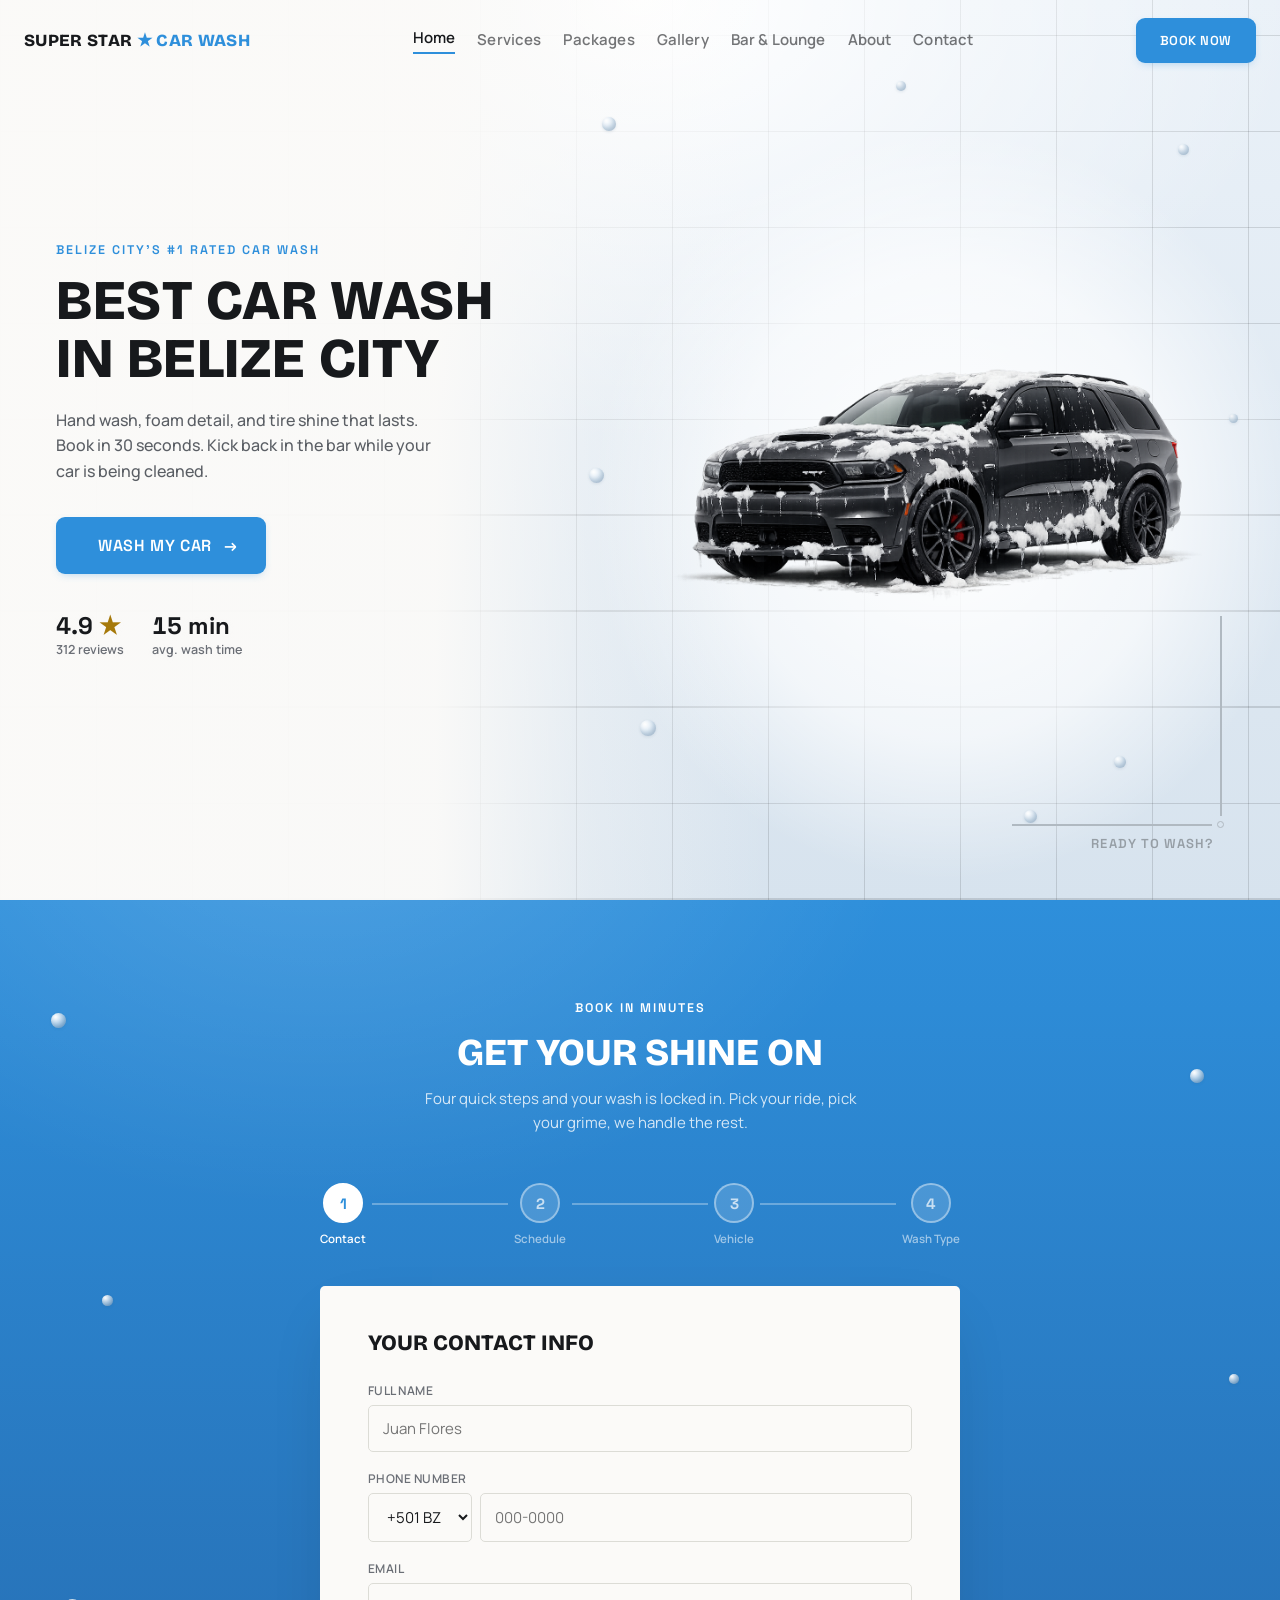
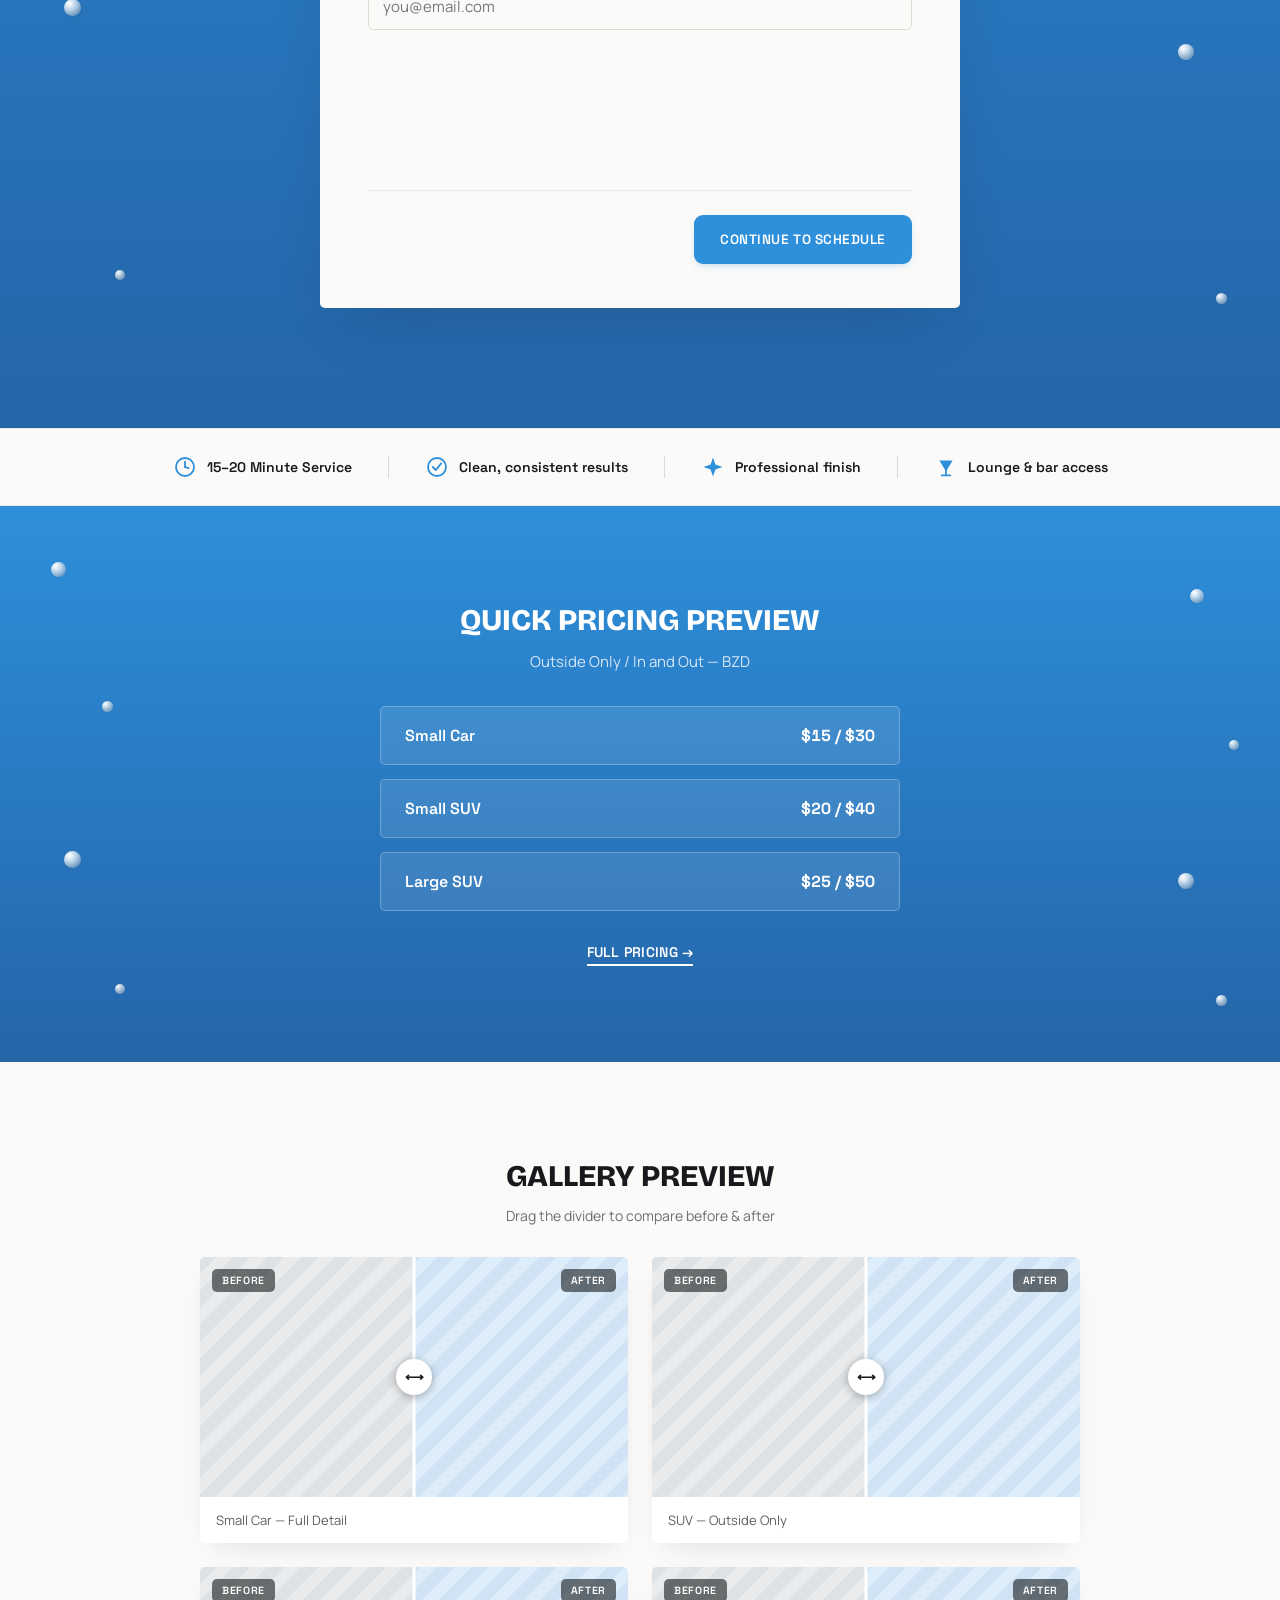
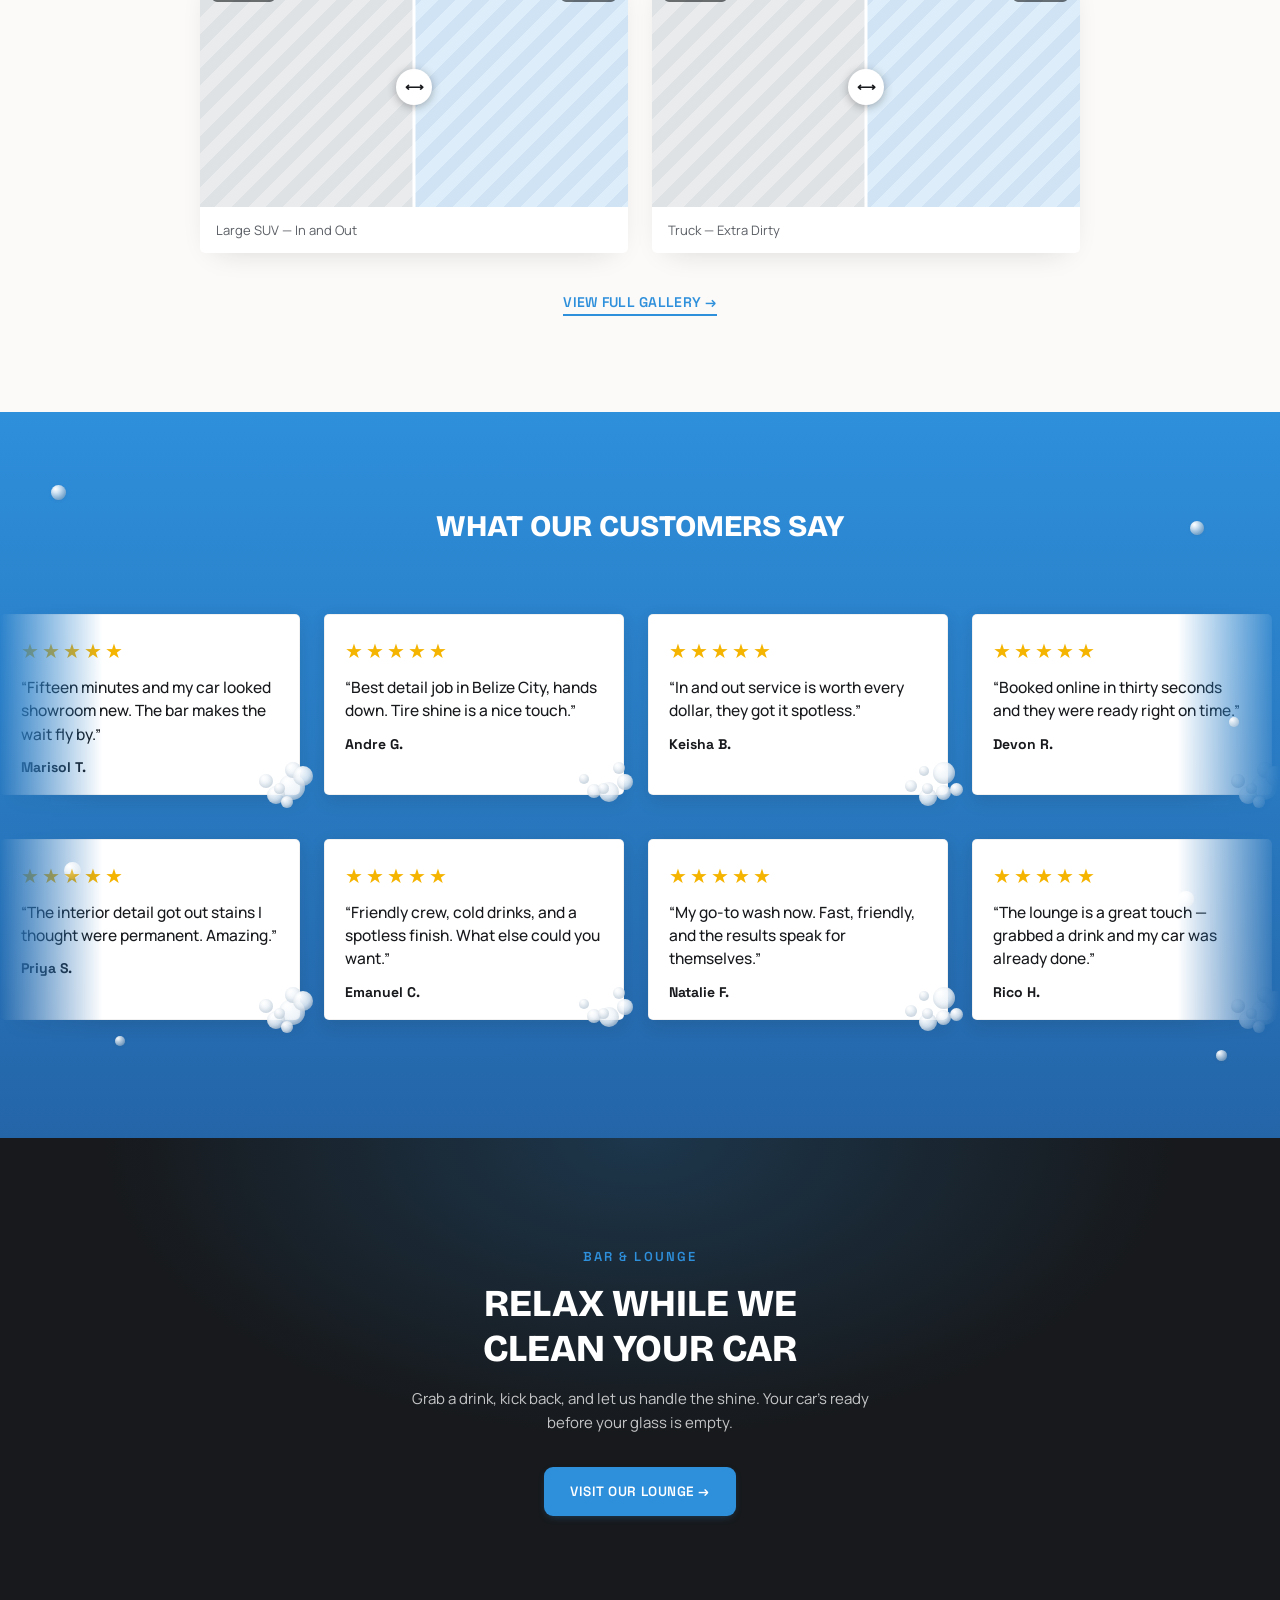
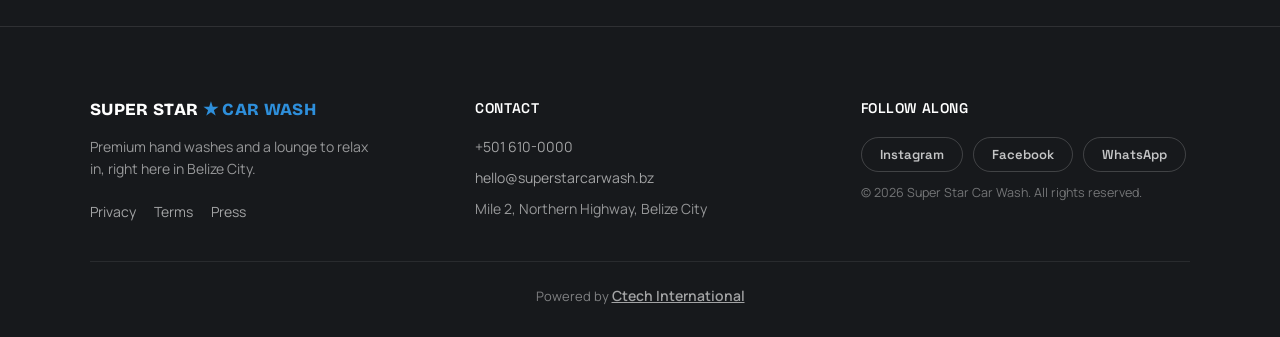
==== index.html @ 5f87d030 "created services page, created intro section, corrected 'ready to wash' on desktop" ====
<!DOCTYPE html>
<html lang="en">
<head>
	<meta charset="UTF-8">
	<meta name="viewport" content="width=device-width, initial-scale=1.0, viewport-fit=cover">
	<title>Super Star Car Wash — Best Car Wash in Belize City</title>
	<meta name="description" content="Hand wash, foam detail, and tire shine that lasts. Book in 30 seconds. Kick back in the bar while your car is being cleaned.">
	<meta name="theme-color" content="#2E8FDB">
	<link rel="preconnect" href="https://fonts.googleapis.com">
	<link rel="preconnect" href="https://fonts.gstatic.com" crossorigin>
	<link href="https://fonts.googleapis.com/css2?family=Bricolage+Grotesque:wght@700;800&family=Space+Grotesk:wght@500;600;700&family=Manrope:wght@400;500;600;700&display=swap" rel="stylesheet">
	<link rel="stylesheet" href="styles.css">
</head>
<body class="has-hero">

	<a class="skip-link" href="#main-content">Skip to main content</a>

	<header class="site-header">
		<div class="logo" translate="no">Super Star <span class="logo-accent">&#9733; CAR WASH</span></div>
		<nav class="main-nav" id="main-nav">
			<a class="nav-link active" href="index.html">Home</a>
			<a class="nav-link" href="services.html">Services</a>
			<a class="nav-link" href="pricing.html">Packages</a>
			<a class="nav-link" href="gallery.html">Gallery</a>
			<a class="nav-link" href="lounge.html">Bar &amp; Lounge</a>
			<a class="nav-link" href="about.html">About</a>
			<a class="nav-link" href="contact.html">Contact</a>
			<a class="ssw-cta nav-book-btn" href="contact.html">Book Now</a>
		</nav>
		<div class="header-actions">
			<a class="ssw-cta header-cta" href="contact.html">Book Now</a>
			<button class="nav-toggle" id="nav-toggle" aria-label="Toggle menu" aria-expanded="false" aria-controls="main-nav">
				<span></span><span></span><span></span>
			</button>
		</div>
	</header>

	<main id="main-content">
		<!-- ================= HERO ================= -->
		<section class="hero" id="hero">
			<img class="hero-car" src="assets/hero-car-2.png" width="1536" height="1024" fetchpriority="high" alt="Dodge Durango SRT covered in foam mid-wash, on a bright studio background">
			<div class="hero-overlay" id="hero-overlay" aria-hidden="true"></div>
			<div class="hero-gradient" id="hero-gradient" aria-hidden="true"></div>
			<div class="bubble-field" id="hero-bubbles" aria-hidden="true"></div>

			<div class="hero-info" id="hero-info">
				<p class="eyebrow">Belize City's #1 Rated Car Wash</p>
				<h1 class="h1">Best Car Wash in Belize City</h1>
				<p class="hero-copy">Hand wash, foam detail, and tire shine that lasts. Book in 30 seconds. Kick back in the bar while your car is being cleaned.</p>
				<button class="ssw-cta hero-btn" data-scroll-to="booking">Wash My Car <span class="arrow">&rarr;</span></button>
				<div class="hero-stats">
					<div class="stat"><div class="stat-value">4.9 <span class="star-gold">&#9733;</span></div><div class="stat-label">312 reviews</div></div>
					<div class="stat"><div class="stat-value">15 min</div><div class="stat-label">avg. wash time</div></div>
				</div>
			</div>

			<div class="ready-hint">
				<span class="ready-arrow">
					<span class="horizontal-line"></span>
					<span class="vertical-line-wrapper">
						<span class="vertical-line"></span>
						<span class="circle"></span>
					</span>
				</span>
				<button class="ready-label" data-scroll-to="booking" type="button">Ready to wash?</button>
			</div>
		</section>

		<!-- ================= BOOKING WIZARD ================= -->
		<section class="booking" id="booking">
			<div class="bubble-field" id="section-bubbles-1" aria-hidden="true"></div>

			<p class="eyebrow eyebrow-onblue">Book in Minutes</p>
			<h2 class="h2 onblue">Get Your Shine On</h2>
			<p class="lede onblue-muted">Four quick steps and your wash is locked in. Pick your ride, pick your grime, we handle the rest.</p>

			<ol class="steps" id="steps">
				<li class="step" data-step="1"><span class="step-dot"><span class="step-num">1</span><span class="step-check">&#10003;</span></span><span class="step-label">Contact</span></li>
				<div class="step-line"></div>
				<li class="step" data-step="2"><span class="step-dot"><span class="step-num">2</span><span class="step-check">&#10003;</span></span><span class="step-label">Schedule</span></li>
				<div class="step-line"></div>
				<li class="step" data-step="3"><span class="step-dot"><span class="step-num">3</span><span class="step-check">&#10003;</span></span><span class="step-label">Vehicle</span></li>
				<div class="step-line"></div>
				<li class="step" data-step="4"><span class="step-dot"><span class="step-num">4</span><span class="step-check">&#10003;</span></span><span class="step-label">Wash Type</span></li>
			</ol>

			<form class="booking-card" id="booking-form" novalidate>
				<div class="booking-transition" id="booking-transition" hidden role="status" aria-live="polite">
					<div class="transition-check" aria-hidden="true">&#10003;</div>
					<div class="transition-msg" id="transition-msg"></div>
				</div>

				<div class="booking-body">

					<!-- Step 1 : Contact -->
					<div class="booking-panel" data-panel="1">
						<h3 class="card-title">Your Contact Info</h3>
						<div class="field">
							<label class="ssw-label" for="bk-name">Full Name</label>
							<input class="ssw-input" id="bk-name" name="name" type="text" autocomplete="name" placeholder="Juan Flores">
							<div class="bk-error" id="err-name" hidden aria-live="polite">Enter your full name</div>
						</div>
						<div class="field">
							<label class="ssw-label" for="bk-phone">Phone Number</label>
							<div class="field-row">
								<select class="ssw-input phone-code" id="bk-phone-code">
									<option value="+501">+501 BZ</option>
									<option value="+502">+502 GT</option>
									<option value="+503">+503 SV</option>
									<option value="+504">+504 HN</option>
									<option value="+505">+505 NI</option>
									<option value="+506">+506 CR</option>
									<option value="+507">+507 PA</option>
									<option value="+52">+52 MX</option>
									<option value="+1">+1 US/CA</option>
									<option value="+44">+44 UK</option>
									<option value="+34">+34 ES</option>
									<option value="+33">+33 FR</option>
									<option value="+49">+49 DE</option>
									<option value="+39">+39 IT</option>
									<option value="+31">+31 NL</option>
									<option value="+353">+353 IE</option>
									<option value="+55">+55 BR</option>
									<option value="+54">+54 AR</option>
									<option value="+57">+57 CO</option>
									<option value="+51">+51 PE</option>
									<option value="+56">+56 CL</option>
									<option value="+91">+91 IN</option>
									<option value="+86">+86 CN</option>
									<option value="+81">+81 JP</option>
									<option value="+61">+61 AU</option>
									<option value="+27">+27 ZA</option>
								</select>
								<input class="ssw-input field-grow" id="bk-phone" name="phone" type="tel" inputmode="tel" autocomplete="tel-national" placeholder="000-0000">
							</div>
							<div class="bk-error" id="err-phone" hidden aria-live="polite">Enter a valid phone number</div>
						</div>
						<div class="field">
							<label class="ssw-label" for="bk-email">Email</label>
							<input class="ssw-input" id="bk-email" name="email" type="email" autocomplete="email" spellcheck="false" placeholder="you@email.com">
							<div class="bk-error" id="err-email" hidden aria-live="polite">Enter a valid email address</div>
						</div>
					</div>

					<!-- Step 2 : Schedule -->
					<div class="booking-panel" data-panel="2">
						<h3 class="card-title">Pick a Date &amp; Time</h3>
						<p class="card-sub">Open Monday&ndash;Thursday, 7:30am&ndash;5:00pm.</p>
						<div class="field-row">
							<div class="field field-grow">
								<label class="ssw-label" for="bk-date">Date</label>
								<input class="ssw-input" id="bk-date" name="date" type="date" autocomplete="off">
								<div class="bk-error" id="err-date" hidden aria-live="polite">Pick a date</div>
							</div>
							<div class="field field-grow">
								<label class="ssw-label" for="bk-time">Time</label>
								<input class="ssw-input" id="bk-time" name="time" type="time" autocomplete="off" min="07:30" max="16:40">
								<div class="bk-error" id="err-time" hidden aria-live="polite">Pick a time</div>
							</div>
						</div>
					</div>

					<!-- Step 3 : Vehicle -->
					<div class="booking-panel" data-panel="3">
						<h3 class="card-title">Pick Your Wash</h3>
						<p class="card-sub">Choose the size that matches your ride.</p>
						<div class="vehicle-grid" id="vehicle-grid"></div>
						<div class="bk-error" id="err-vehicle" hidden aria-live="polite">Pick a vehicle size to continue</div>
					</div>

					<!-- Step 4 : Wash Type -->
					<div class="booking-panel" data-panel="4">
						<h3 class="card-title">Inside, Outside, or Both?</h3>
						<p class="card-sub" id="wash-sub">Pricing scales with your vehicle.</p>

						<label class="checkbox-row" id="extra-dirty-row">
							<input type="checkbox" id="bk-extra-dirty" class="visually-hidden">
							<span class="checkbox-box"><span class="checkbox-tick">&#10003;</span></span>
							<span class="checkbox-copy">
								<span class="checkbox-title">Extra Dirty?</span>
								<span class="checkbox-sub">Heavy mud or grime &mdash; priced by phone, we'll confirm before your appointment.</span>
							</span>
							<span class="checkbox-glyph" aria-hidden="true"></span>
						</label>

						<div class="wash-grid" id="wash-grid"></div>
						<div class="bk-error" id="err-wash" hidden aria-live="polite">Pick a wash type to continue</div>

						<label class="checkbox-row" id="tire-shine-row">
							<input type="checkbox" id="bk-tire-shine" class="visually-hidden">
							<span class="checkbox-box"><span class="checkbox-tick">&#10003;</span></span>
							<span class="checkbox-copy">
								<span class="checkbox-title">Add Tire Shine</span>
								<span class="checkbox-sub">Glossy, streak-free finish &mdash; +$10 BZD</span>
							</span>
						</label>
					</div>

					<!-- Step 5 : Confirmation -->
					<div class="booking-panel" data-panel="5">
						<div class="confirm">
							<div class="confirm-check">&#10003;</div>
							<h3 class="card-title">You're Booked!</h3>
							<p class="confirm-copy" id="confirm-copy" aria-live="polite"></p>

							<div class="confirm-summary" id="confirm-price-summary" hidden>
								<div class="summary-row"><span id="summary-line-1"></span><span id="summary-price-1"></span></div>
								<div class="summary-row" id="summary-tire-row" hidden><span>Tire Shine</span><span>$10</span></div>
								<div class="summary-row summary-total"><span>Total</span><span id="summary-total"></span></div>
							</div>

							<div class="confirm-summary confirm-call" id="confirm-call-summary" hidden>
								<span id="confirm-call-line"></span>
								<a class="ssw-cta-outline" id="confirm-call-link" href="tel:+5016100000">Call +501 610-0000</a>
							</div>

							<button class="ssw-cta" id="bk-reset" style="margin-top:12px;">Book Another Wash</button>
						</div>
					</div>

				</div>

				<div class="booking-footer" id="booking-footer">
					<button type="button" class="btn-ghost" id="bk-back" hidden>Back</button>
					<div class="footer-spacer"></div>
					<div class="footer-price" id="footer-price" hidden></div>
					<a class="ssw-cta-outline footer-call" id="footer-call" hidden href="tel:+5016100000">Call +501 610-0000</a>
					<button type="button" class="ssw-cta" id="bk-continue">Continue</button>
				</div>
			</form>
		</section>

		<!-- ================= FEATURE STRIP ================= -->
		<section class="feature-strip" id="why-choose-us">
			<div class="feature-item">
				<svg width="24" height="24" viewBox="0 0 40 40" aria-hidden="true"><circle cx="20" cy="20" r="15" fill="none" stroke="#2E8FDB" stroke-width="3"/><line x1="20" y1="20" x2="20" y2="11" stroke="#2E8FDB" stroke-width="3" stroke-linecap="round"/><line x1="20" y1="20" x2="26" y2="22" stroke="#2E8FDB" stroke-width="3" stroke-linecap="round"/></svg>
				<span>15&ndash;20 Minute Service</span>
			</div>
			<div class="feature-divider"></div>
			<div class="feature-item">
				<svg width="24" height="24" viewBox="0 0 40 40" aria-hidden="true"><circle cx="20" cy="20" r="15" fill="none" stroke="#2E8FDB" stroke-width="3"/><polyline points="13,20 18,25 27,14" fill="none" stroke="#2E8FDB" stroke-width="3" stroke-linecap="round" stroke-linejoin="round"/></svg>
				<span>Clean, consistent results</span>
			</div>
			<div class="feature-divider"></div>
			<div class="feature-item">
				<svg width="24" height="24" viewBox="0 0 40 40" aria-hidden="true"><path d="M20 4 L24 16 L36 20 L24 24 L20 36 L16 24 L4 20 L16 16 Z" fill="#2E8FDB"/></svg>
				<span>Professional finish</span>
			</div>
			<div class="feature-divider"></div>
			<div class="feature-item">
				<svg width="24" height="24" viewBox="0 0 40 40" aria-hidden="true"><polygon points="9,9 31,9 21.5,25 18.5,25" fill="#2E8FDB"/><line x1="20" y1="25" x2="20" y2="33" stroke="#2E8FDB" stroke-width="3" stroke-linecap="round"/><line x1="13" y1="34" x2="27" y2="34" stroke="#2E8FDB" stroke-width="3" stroke-linecap="round"/></svg>
				<span>Lounge &amp; bar access</span>
			</div>
		</section>

		<!-- ================= PRICING PREVIEW ================= -->
		<section class="pricing" id="pricing">
			<div class="bubble-field" id="section-bubbles-2" aria-hidden="true"></div>
			<h2 class="h2 onblue">Quick Pricing Preview</h2>
			<p class="lede onblue-muted">Outside Only / In and Out &mdash; BZD</p>
			<div class="price-rows">
				<div class="price-row"><span>Small Car</span><span>$15 / $30</span></div>
				<div class="price-row"><span>Small SUV</span><span>$20 / $40</span></div>
				<div class="price-row"><span>Large SUV</span><span>$25 / $50</span></div>
			</div>
			<a class="text-link onblue" href="#pricing">Full Pricing &rarr;</a>
		</section>

		<!-- ================= GALLERY PREVIEW ================= -->
		<section class="gallery" id="gallery">
			<h2 class="h2">Gallery Preview</h2>
			<p class="lede muted">Drag the divider to compare before &amp; after</p>
			<div class="gallery-grid" id="gallery-grid"></div>
			<a class="text-link" href="#gallery">View Full Gallery &rarr;</a>
		</section>

		<!-- ================= TESTIMONIALS ================= -->
		<section class="testimonials" id="testimonials">
			<div class="bubble-field" id="section-bubbles-3" aria-hidden="true"></div>
			<h2 class="h2 onblue">What Our Customers Say</h2>
			<div class="marquee-mask">
				<div class="marquee-track marquee-right" id="marquee-row-1"></div>
			</div>
			<div class="marquee-mask">
				<div class="marquee-track marquee-left" id="marquee-row-2"></div>
			</div>
		</section>

		<!-- ================= BAR & LOUNGE CTA ================= -->
		<section class="lounge-cta" id="lounge">
			<div class="lounge-glow" aria-hidden="true"></div>
			<p class="eyebrow eyebrow-lounge">Bar &amp; Lounge</p>
			<h2 class="h2 onblue">Relax While We Clean Your Car</h2>
			<p class="lede onblue-muted">Grab a drink, kick back, and let us handle the shine. Your car's ready before your glass is empty.</p>
			<a class="ssw-cta" href="#footer">Visit Our Lounge &rarr;</a>
		</section>
	</main>

	<!-- ================= FOOTER ================= -->
	<footer class="site-footer" id="footer">
		<div class="footer-grid">
			<div class="footer-col footer-brand">
				<div class="logo logo-onDark" translate="no">Super Star <span class="logo-accent">&#9733; Car Wash</span></div>
				<p>Premium hand washes and a lounge to relax in, right here in Belize City.</p>
				<div class="footer-links">
					<a class="ssw-footer-link" href="#footer">Privacy</a>
					<a class="ssw-footer-link" href="#footer">Terms</a>
					<a class="ssw-footer-link" href="#footer">Press</a>
				</div>
			</div>
			<div class="footer-col">
				<div class="footer-heading">Contact</div>
				<a class="ssw-footer-link" href="tel:+5016100000">+501 610-0000</a>
				<a class="ssw-footer-link" href="mailto:hello@superstarcarwash.bz">hello@superstarcarwash.bz</a>
				<div class="footer-muted">Mile 2, Northern Highway, Belize City</div>
			</div>
			<div class="footer-col">
				<div class="footer-heading">Follow Along</div>
				<div class="social-pills">
					<a class="ssw-social-pill" href="#footer">Instagram</a>
					<a class="ssw-social-pill" href="#footer">Facebook</a>
					<a class="ssw-social-pill" href="#footer">WhatsApp</a>
				</div>
				<div class="footer-muted footer-copyright">&copy; <span id="year"></span> Super Star Car Wash. All rights reserved.</div>
			</div>
		</div>
		<div class="footer-bottom">
			Powered by <a class="ssw-footer-link footer-powered" href="https://ctechintl.com" target="_blank" rel="noopener" translate="no">Ctech International</a>
		</div>
	</footer>

	<script src="script.js"></script>
</body>
</html>
---- styles.css ----
/* ============================================================
   Super Star Car Wash — tokens
   Mobile-first: base rules target small screens; min-width
   media queries progressively enhance for tablet/desktop.
   ============================================================ */
:root {
	--brand-blue: #2E8FDB;
	--brand-blue-dark: #2465a8;
	--rating-gold: #F5B400;
	--rating-gold-dark: #A6790A;
	--error-red: #E5484D;
	--ink: #17191c;
	--slate: #5a5e64;
	--muted: #6b6f76;
	--border: #dcdcd6;
	--border-2: #e4e2dc;
	--surface: #fbfaf8;
	--page-bg-1: #eaf1f8;
	--page-bg-2: #d7e3ee;

	--font-display: 'Bricolage Grotesque', sans-serif;
	--font-mono-ish: 'Space Grotesk', sans-serif;
	--font-body: 'Manrope', sans-serif;

	/* Standard corner radius for components (cards, inputs, tags, panels). */
	--radius: 5px;
	/* Buttons keep their own, larger radius — exempt from --radius. */
	--radius-btn: 9px;
	/* Fully-rounded pill shapes — a special exception, not a corner radius. */
	--radius-pill: 999px;

	--header-h: 72px;
}

* { box-sizing: border-box; }
[hidden] { display: none !important; }
html { scroll-behavior: smooth; }
body {
	margin: 0; font-family: var(--font-body); color: var(--ink); background: var(--surface); -webkit-font-smoothing: antialiased;
	padding-left: env(safe-area-inset-left); padding-right: env(safe-area-inset-right);
}
img { display: block; max-width: 100%; }
a { color: inherit; text-decoration: none; }
button { font-family: inherit; cursor: pointer; touch-action: manipulation; -webkit-tap-highlight-color: transparent; }
a { touch-action: manipulation; -webkit-tap-highlight-color: transparent; }
.visually-hidden { position: absolute; width: 1px; height: 1px; overflow: hidden; clip: rect(0 0 0 0); }

.skip-link {
	position: fixed; top: -48px; left: 8px; z-index: 2000; background: var(--ink); color: #fff;
	padding: 12px 20px; border-radius: var(--radius); font-family: var(--font-mono-ish); font-weight: 600; font-size: 14px;
	transition: top .15s ease;
}
.skip-link:focus { top: 8px; outline: 2px solid #fff; outline-offset: 2px; }

:focus-visible { outline: 2px solid var(--brand-blue); outline-offset: 2px; }

@media (prefers-reduced-motion: reduce) {
	*, *::before, *::after {
		animation-duration: 0.001ms !important;
		animation-iteration-count: 1 !important;
		transition-duration: 0.001ms !important;
		scroll-behavior: auto !important;
	}
}

/* Keep anchor-linked sections from hiding behind the sticky header. */
section[id], footer[id] { scroll-margin-top: var(--header-h); }
@media (min-width: 768px) {
	:root { --header-h: 88px; }
}

/* ---------- shared type (mobile defaults) ---------- */
.h1 {
	font-family: var(--font-display); font-weight: 800; text-transform: uppercase;
	letter-spacing: .01em; color: var(--ink); margin: 0; font-size: 32px; line-height: 1.08;
	text-wrap: balance;
}
.h2 {
	font-family: var(--font-display); font-weight: 800; text-transform: uppercase;
	color: var(--ink); font-size: 26px; margin: 0 0 12px; text-align: center;
	text-wrap: balance;
}
.h2.onblue { color: #fff; }
.eyebrow {
	font-family: var(--font-mono-ish); font-weight: 600; letter-spacing: .16em; text-transform: uppercase;
	color: var(--brand-blue); font-size: 12.5px; margin: 0 0 14px;
}
.eyebrow-onblue { color: #fff; text-align: center; }
.eyebrow-lounge { color: var(--brand-blue); font-size: 13px; margin-bottom: 16px; }
.lede { font-family: var(--font-body); font-size: 14px; color: var(--muted); text-align: center; margin: 0 0 32px; max-width: none; }
.lede.onblue-muted { color: rgba(255,255,255,.8); font-size: 15px; line-height: 1.6; }
.muted { color: var(--muted); }
.text-link {
	font-family: var(--font-mono-ish); font-weight: 600; font-size: 14px; letter-spacing: .02em;
	text-transform: uppercase; color: var(--brand-blue); border-bottom: 2px solid var(--brand-blue); padding-bottom: 3px;
	transition: opacity .15s ease;
}
.text-link:hover { opacity: .7; }
.text-link.onblue { color: #fff; border-color: #fff; }

.ssw-label {
	font: 600 12px var(--font-body); letter-spacing: .04em; text-transform: uppercase;
	color: #6b6f76; margin-bottom: 6px; display: block;
}
.ssw-input {
	font-family: var(--font-body); font-size: 15px; padding: 12px 14px; border-radius: var(--radius);
	border: 1.5px solid var(--border); background: var(--surface); color: var(--ink); width: 100%;
}
.ssw-input:focus { outline: none; border-color: var(--brand-blue); }
.ssw-input:focus-visible { outline: 2px solid var(--brand-blue); outline-offset: 1px; }
.ssw-input.error { border-color: var(--error-red); }
.bk-error { font-family: var(--font-body); font-size: 12.5px; color: var(--error-red); margin-top: 6px; }

.ssw-cta {
	font-family: var(--font-mono-ish); font-weight: 600; letter-spacing: .04em; text-transform: uppercase;
	border: 2px solid transparent; cursor: pointer; color: #fff; background: var(--brand-blue);
	box-shadow: 0 3px 10px -4px rgba(46,143,219,.45);
	transition: background .18s ease, border-color .18s ease, color .18s ease, box-shadow .18s ease;
	padding: 14px 24px; border-radius: var(--radius-btn); font-size: 13.5px; display: inline-flex; align-items: center; gap: 10px;
}
.ssw-cta:hover { background: transparent; border-color: var(--brand-blue); color: var(--brand-blue); box-shadow: none; }
.ssw-cta:disabled { opacity: .5; cursor: not-allowed; }
.ssw-cta-outline {
	display: inline-flex; align-items: center; gap: 8px; padding: 12px 18px; border-radius: var(--radius-btn);
	border: 2px solid var(--brand-blue); color: var(--brand-blue); font-family: var(--font-mono-ish);
	font-weight: 600; font-size: 13px; white-space: nowrap;
}
.btn-ghost {
	padding: 14px 22px; border-radius: var(--radius-btn); font-size: 13.5px; font-family: var(--font-mono-ish); font-weight: 600;
	letter-spacing: .04em; text-transform: uppercase; border: 2px solid var(--ink); background: transparent;
	color: var(--ink); cursor: pointer;
}
.btn-ghost:disabled { opacity: .5; cursor: not-allowed; }
.arrow { transition: transform .15s ease; }
.ssw-cta:hover .arrow { transform: translateX(2px); }

.field { margin-bottom: 18px; }
.field-row { display: flex; flex-direction: column; gap: 8px; margin-bottom: 18px; }
.field-row .field { margin-bottom: 0; }
.field-grow { flex: 1; }
.phone-code { width: 100%; flex-shrink: 0; }

/* ---------- foam bubbles (shared) ---------- */
.bubble-field { position: absolute; inset: 0; pointer-events: none; overflow: hidden; z-index: 0; }
.fbubble {
	position: absolute; border-radius: 50%; pointer-events: none;
	background: radial-gradient(circle at 30% 26%, #fff, rgba(220,235,248,.7) 55%, rgba(140,170,200,.32) 100%);
	box-shadow: inset -2px -3px 5px rgba(90,120,150,.35), 0 1px 3px rgba(60,90,120,.12);
	animation-name: sswFloat; animation-timing-function: ease-in-out; animation-iteration-count: infinite;
}
@keyframes sswFloat {
	0% { transform: translateY(0) translateX(0); opacity: 0; }
	12% { opacity: .85; }
	88% { opacity: .8; }
	100% { transform: translateY(-160px) translateX(18px); opacity: 0; }
}

/* ============================================================
   HEADER — sticky, sits above <main>, not clipped by .hero
   ============================================================ */
.site-header {
	position: sticky; top: 0; z-index: 100; display: flex; align-items: center; justify-content: space-between;
	gap: 12px; padding: 14px 16px; background: rgba(251,250,248,.92); backdrop-filter: blur(10px);
	border-bottom: 1px solid var(--border);
	transition: background-color .25s ease, backdrop-filter .25s ease, border-color .25s ease, box-shadow .25s ease;
}
.logo {
	font-family: var(--font-display); font-weight: 800; font-size: 14px; letter-spacing: .02em;
	color: var(--ink); text-transform: uppercase; white-space: nowrap; flex-shrink: 1; overflow: hidden; text-overflow: ellipsis;
}
.logo-onDark { color: #fff; font-size: 18px; }
.logo-accent { color: var(--brand-blue); }

.main-nav {
	display: flex; flex-direction: column; align-items: stretch; gap: 0;
	position: absolute; top: 100%; left: 0; right: 0; background: var(--surface);
	border-top: 1px solid var(--border); box-shadow: 0 16px 32px rgba(23,25,28,.12);
	max-height: 0; overflow: hidden; opacity: 0; transition: max-height .25s ease, opacity .2s ease;
}
.main-nav.is-open { max-height: 480px; opacity: 1; }
.nav-link { font-family: var(--font-body); font-weight: 600; font-size: 15px; color: rgba(23,25,28,.6); letter-spacing: .01em; padding: 14px 20px; border-bottom: 1px solid var(--border); position: relative; }
.nav-link:hover { color: var(--ink); }
.nav-link.active { color: var(--ink); }
.nav-link.active::before { content: ""; position: absolute; left: 0; top: 0; bottom: 0; width: 3px; background: var(--brand-blue); }

.header-actions { display: flex; align-items: center; gap: 8px; flex-shrink: 0; }
/* Desktop-only "Book Now" — on mobile it lives inside the nav dropdown instead (.nav-book-btn). */
.header-cta { display: none; padding: 10px 14px; font-size: 11.5px; white-space: nowrap; flex-shrink: 0; }

.nav-book-btn { justify-content: center; margin: 16px 20px; }

.nav-toggle {
	display: flex; flex-direction: column; justify-content: center; align-items: center; gap: 5px;
	width: 40px; height: 40px; flex-shrink: 0; border: 1.5px solid var(--border); border-radius: var(--radius-btn);
	background: var(--surface); padding: 0;
}
.nav-toggle span { display: block; width: 18px; height: 2px; background: var(--ink); border-radius: 2px; transition: transform .2s ease, opacity .2s ease; }
.nav-toggle[aria-expanded="true"] span:nth-child(1) { transform: translateY(7px) rotate(45deg); }
.nav-toggle[aria-expanded="true"] span:nth-child(2) { opacity: 0; }
.nav-toggle[aria-expanded="true"] span:nth-child(3) { transform: translateY(-7px) rotate(-45deg); }

@media (min-width: 768px) {
	.site-header { padding: 18px 24px; gap: 16px; }
	.logo { font-size: 17px; }
	.header-actions { gap: 12px; }
	.header-cta { padding: 12px 22px; font-size: 13px; }
}

@media (min-width: 1051px) {
	.main-nav {
		display: flex; flex-direction: row; align-items: center; gap: 22px; flex-wrap: nowrap; white-space: nowrap;
		position: static; max-height: none; opacity: 1; overflow: visible; background: none; border: none; box-shadow: none;
	}
	.nav-link { padding: 0; border-bottom: 2px solid transparent; }
	.nav-link.active { border-bottom-color: var(--brand-blue); padding-bottom: 4px; }
	.nav-link.active::before { display: none; }
	.nav-toggle { display: none; }
	.nav-book-btn { display: none; }
	.header-cta { display: inline-flex; }
}

/* Desktop only, and only on pages with a full-bleed hero (body.has-hero
   — currently just index.html): header floats transparent over the
   hero until the page scrolls, then gains a solid backing (see
   .is-scrolled, toggled in script.js on scroll). Lets the hero fill
   the full viewport height behind the nav instead of being pushed
   down by header's own space. Pages without a hero keep the normal
   sticky, always-solid header from the base rules above. */
@media (min-width: 981px) {
	body.has-hero .site-header {
		position: fixed; top: 0; left: 0; right: 0; width: 100%;
		background: transparent; backdrop-filter: none; border-bottom-color: transparent; box-shadow: none;
	}
	body.has-hero .site-header.is-scrolled {
		background: rgba(251,250,248,.92); backdrop-filter: blur(10px); border-bottom-color: var(--border);
		box-shadow: 0 4px 24px rgba(23,25,28,.08);
	}
}

/* ============================================================
   HERO
   Mobile default: car sits behind the copy as a soft background.
   Desktop (min-width:981px): car becomes a foreground image
   beside the copy, matching the original design's split layout.
   ============================================================ */
.hero {
	position: relative; width: 100%; overflow: hidden; display: flex; flex-direction: column;
	justify-content: center;
	/* Fixed px instead of any viewport unit (vh/svh) — some mobile
	   browsers still recompute vh-based units as the address bar
	   collapses/expands on scroll, resizing the hero. A hard pixel
	   value never changes regardless of browser chrome. */
	min-height: 640px;
	background:
		radial-gradient(ellipse 1200px 800px at 50% 0%, #ffffff 0%, rgba(255,255,255,0) 55%),
		repeating-linear-gradient(0deg, rgba(23,25,28,.14) 0px, rgba(23,25,28,.14) 1.5px, transparent 1.5px, transparent 96px),
		repeating-linear-gradient(90deg, rgba(23,25,28,.14) 0px, rgba(23,25,28,.14) 1.5px, transparent 1.5px, transparent 96px),
		linear-gradient(180deg, var(--page-bg-1), var(--page-bg-2));
}
.hero-car {
	position: absolute; inset: 0; width: 100%; height: 100%;
	object-fit: cover; object-position: center 35%;
	opacity: .2; z-index: 0;
}
.hero-overlay { display: none; }
.hero-gradient { display: none; }

.hero-info {
	position: relative; z-index: 2; display: flex; flex-direction: column; align-items: flex-start;
	padding: 48px 20px; max-width: 560px;
}
.hero-copy {
	font-family: var(--font-body); font-weight: 500; font-size: 15px; color: var(--slate);
	margin: 16px 0 28px; line-height: 1.6; max-width: none;
}
.hero-btn { padding: 15px 24px 15px 32px; font-size: 14.5px; gap: 12px; }
.hero-stats { display: flex; flex-wrap: wrap; gap: 20px; margin-top: 28px; }
.stat-value {
	font-family: var(--font-mono-ish); font-weight: 700; font-size: 22px; color: var(--ink); font-variant-numeric: tabular-nums;
	text-shadow: 0 1px 6px rgba(251,250,248,.9), 0 0 2px rgba(251,250,248,.9);
}
.star-gold { color: var(--rating-gold-dark); }
.stat-label {
	font-size: 12.5px; color: var(--muted); font-family: var(--font-body); font-weight: 600;
	text-shadow: 0 1px 6px rgba(251,250,248,.9), 0 0 2px rgba(251,250,248,.9);
}

.ready-hint {
	display: none;
}

@media (min-width: 768px) {
	.hero-info { padding: 56px 40px; }
	.hero-copy { font-size: 16px; max-width: 380px; }
	.h1 { font-size: 44px; }
	.h2 { font-size: 30px; }
}

@media (min-width: 981px) {
	.hero {
		min-height: 100vh; justify-content: initial;
	}
	.hero-overlay {
		display: block; position: absolute; left: 38%; right: 0; top: 0; bottom: 0; z-index: 0;
		background: radial-gradient(ellipse 62% 58% at 58% 56%, #fff 0%, rgba(255,255,255,.65) 45%, rgba(230,227,220,0) 72%);
	}
	.hero-car {
		left: 44%; right: 40px; top: 8%; bottom: 8%;
		width: calc(56% - 40px); height: 84%; object-fit: contain; object-position: center;
		opacity: 1; z-index: 1;
	}
	.hero-gradient {
		display: block; position: absolute; top: 0; left: 0; right: 0; height: 640px; z-index: 0;
		background: linear-gradient(90deg, rgba(251,250,248,.98) 0%, rgba(251,250,248,.94) 34%, rgba(251,250,248,.35) 46%, rgba(251,250,248,0) 60%);
	}
	.hero-info {
		flex: 1; justify-content: center; padding: 0 0 0 56px; max-width: 520px;
	}
	.h1 { font-size: 56px; line-height: 1.03; }
	.hero-copy { margin: 20px 0 32px; }
	.hero-btn { padding: 16px 26px 16px 40px; font-size: 16px; }
	.hero-stats { gap: 28px; margin-top: 36px; }
	.stat-value { font-size: 24px; }
	.ready-hint {
		display: flex;
		position: absolute;
		right: 56px;
		bottom: 48px;
		z-index: 2;
		flex-direction: column;
		align-items: flex-end;
	}
}

.ready-arrow {
	display: flex;
	position: relative;
}

.ready-arrow > .vertical-line-wrapper {
	display: flex;
	flex-direction: column;
	align-items: center;
}

.ready-arrow > .vertical-line-wrapper > .vertical-line {
	height: 200px;
	width: 2px;
	background-color: rgb(176, 185, 193);
	display: block;
}

.ready-arrow > .vertical-line-wrapper > .circle {
	height: 7px;
	width: 7px;
	margin-top: 5px;
	border: 1px solid rgb(176, 185, 193);
	border-radius: 50%;
}

.ready-arrow > .horizontal-line {
	height: 2px;
	width: 200px;
	background-color: rgb(176, 185, 193);
	display: block;
	position: absolute;
	right: calc(100% + 5px);
	bottom: 2.5px;
}

.ready-label {
	margin: 7px 10px 0 0;
	font-family: var(--font-mono-ish);
	font-weight: 600;
	font-size: 13px;
	letter-spacing: .08em;
	text-transform: uppercase;
	color: rgb(150, 158, 165);
	cursor: pointer;
	background: none;
	border: none;
	padding: 0;
	transition: color 0.2s ease;
}

.ready-label:hover {
	color: var(--brand-blue);
}

/* ============================================================
   PAGE INTRO
   Top banner for secondary pages (e.g. Services) that don't have
   a full-bleed hero photo — same blue-gradient language as the
   booking/pricing/lounge sections.
   ============================================================ */
.page-intro {
	position: relative; overflow: hidden; text-align: center;
	background: radial-gradient(ellipse 900px 600px at 50% -10%, rgba(255,255,255,.16) 0%, rgba(255,255,255,0) 60%),
		linear-gradient(180deg, var(--brand-blue) 0%, var(--brand-blue-dark) 100%);
	padding: 56px 20px 48px; display: flex; flex-direction: column; align-items: center;
}
.page-intro .h1 { color: #fff; }
.page-intro .lede { max-width: 560px; }
.intro-promise { display: flex; flex-direction: column; align-items: center; gap: 14px; margin-top: 28px; }
.intro-promise-item { display: flex; align-items: center; gap: 10px; color: #fff; font-family: var(--font-mono-ish); font-weight: 600; font-size: 13px; }
.intro-promise-item svg { flex-shrink: 0; }

@media (min-width: 700px) {
	.page-intro { padding: 100px 24px 76px; }
	.intro-promise { flex-direction: row; gap: 32px; margin-top: 36px; }
}

/* ============================================================
   BOOKING WIZARD
   ============================================================ */
.booking {
	position: relative; overflow: hidden;
	background: radial-gradient(ellipse 1000px 700px at 25% -10%, rgba(255,255,255,.16) 0%, rgba(255,255,255,0) 60%),
		linear-gradient(180deg, var(--brand-blue) 0%, var(--brand-blue-dark) 100%);
	padding: 48px 16px 64px; display: flex; flex-direction: column; align-items: center;
}
.booking .eyebrow-onblue { margin-bottom: 0; }
.booking .h2 { margin: 14px 0 12px; }
.booking .lede { margin-bottom: 36px; }

.steps { position: relative; display: flex; align-items: center; width: 100%; max-width: 640px; margin: 0 0 32px; list-style: none; padding: 0; }
.step { display: flex; flex-direction: column; align-items: center; gap: 6px; flex: 0 0 auto; position: relative; }
.step-line { flex: 1; height: 2px; background: rgba(255,255,255,.3); margin: 0 4px 20px; transition: background .3s ease; }
.step-line.is-done { background: #fff; }
.step-dot {
	width: 32px; height: 32px; border-radius: 50%; display: flex; align-items: center; justify-content: center;
	font-family: var(--font-mono-ish); font-weight: 700; font-size: 13px;
	background: rgba(255,255,255,.15); color: rgba(255,255,255,.7); border: 2px solid rgba(255,255,255,.4);
	position: relative;
}
.step-check { display: none; }
.step.is-current .step-dot, .step.is-done .step-dot { background: #fff; color: var(--brand-blue); border-color: #fff; }
.step.is-done .step-num { display: none; }
.step.is-done .step-check { display: inline-block; }
.step-label { font-family: var(--font-body); font-weight: 600; font-size: 9.5px; color: rgba(255,255,255,.55); white-space: nowrap; }
.step.is-current .step-label, .step.is-done .step-label { color: #fff; }

.booking-card {
	position: relative; width: 100%; max-width: 640px; min-height: 0; background: var(--surface);
	border-radius: var(--radius); box-shadow: 0 24px 60px -20px rgba(23,25,28,.18); padding: 24px 20px;
	box-sizing: border-box; display: flex; flex-direction: column; z-index: 1;
}
/* Fixed height so the card doesn't resize (and shift the page) as the
   wizard moves between steps of very different content lengths. Sized
   to the tallest "normal" step per breakpoint; the vehicle-picker step
   (the one outlier, since its grid is 1 column on mobile) scrolls
   internally instead of stretching the card. flex:none (rather than
   flex:1) so the explicit height isn't overridden by a flex-basis:0%. */
.booking-body { flex: none; height: 560px; overflow-y: auto; overscroll-behavior: contain; }
.card-title { font-family: var(--font-display); font-weight: 800; font-size: 18px; text-transform: uppercase; color: var(--ink); margin: 0 0 22px; }
.card-sub { font-family: var(--font-body); font-size: 13px; color: var(--muted); margin: -14px 0 20px; }

.booking-panel { display: none; }
.booking-panel.is-active { display: block; animation: bkSlideIn .38s ease; }
@keyframes bkSlideIn { from { opacity: 0; transform: translateX(18px); } to { opacity: 1; transform: translateX(0); } }

.booking-transition[hidden] { display: none; }
.booking-transition {
	position: absolute; inset: 0; background: rgba(251,250,248,.97); border-radius: var(--radius);
	display: flex; flex-direction: column; align-items: center; justify-content: center; gap: 16px;
	z-index: 5; padding: 0 32px; text-align: center;
}
.transition-check {
	width: 56px; height: 56px; border-radius: 50%; background: var(--brand-blue); color: #fff;
	display: flex; align-items: center; justify-content: center; font-size: 26px; flex-shrink: 0;
	animation: bkCheckIn .45s cubic-bezier(.34,1.56,.64,1);
}
.transition-msg { font-family: var(--font-mono-ish); font-weight: 700; font-size: 16px; color: var(--ink); max-width: 420px; line-height: 1.4; }
@keyframes bkCheckIn { from { opacity: 0; transform: scale(.4) rotate(-25deg); } to { opacity: 1; transform: scale(1) rotate(0); } }

.vehicle-grid, .wash-grid { display: grid; grid-template-columns: 1fr; gap: 14px; }
.wash-grid { margin-bottom: 20px; }
.vcard, .dcard {
	position: relative; border: 2px solid var(--border-2); background: var(--surface); border-radius: var(--radius);
	padding: 18px 14px; display: flex; flex-direction: column; align-items: center; cursor: pointer;
	transition: border-color .18s ease, box-shadow .18s ease, transform .15s ease; text-align: center;
}
.vcard:hover, .dcard:hover { transform: translateY(-3px); }
.vcard.is-selected, .dcard.is-selected { border-color: var(--brand-blue); background: rgba(46,143,219,.06); }
.vcard-check, .dcard-check {
	position: absolute; top: 10px; right: 10px; width: 20px; height: 20px; border-radius: 50%;
	background: var(--brand-blue); color: #fff; display: none; align-items: center; justify-content: center; font-size: 12px;
}
.vcard.is-selected .vcard-check, .dcard.is-selected .dcard-check { display: flex; }
.vehicle-glyph { position: relative; margin-bottom: 14px; }
.vehicle-glyph .g-body, .vehicle-glyph .g-cabin { position: absolute; background: var(--brand-blue); }
.vehicle-glyph .g-wheel { position: absolute; border-radius: 50%; background: var(--ink); }
.vcard-title, .dcard-title { font-family: var(--font-mono-ish); font-weight: 700; font-size: 15px; color: var(--ink); }
.dcard-title { font-size: 16px; }
.vcard-sub, .dcard-sub { font-family: var(--font-body); font-size: 11.5px; color: var(--muted); margin-top: 2px; }
.dcard-sub { font-size: 12px; }
.vcard-price { font-family: var(--font-mono-ish); font-weight: 600; font-size: 13px; color: var(--brand-blue); margin-top: 8px; }
.dcard-price { font-family: var(--font-mono-ish); font-weight: 600; font-size: 14px; color: var(--brand-blue); margin-top: 14px; }

.checkbox-row {
	display: flex; align-items: center; gap: 14px; padding: 14px 16px; border-radius: var(--radius);
	background: var(--surface); border: 1.5px solid var(--border-2); cursor: pointer; margin-bottom: 16px;
	transition: background .15s ease, border-color .15s ease;
}
.checkbox-row:hover { border-color: var(--brand-blue); }
.checkbox-row.is-checked { background: rgba(46,143,219,.06); border-color: var(--brand-blue); }
.checkbox-box {
	width: 22px; height: 22px; border-radius: var(--radius); border: 2px solid var(--border); background: #fff;
	display: flex; align-items: center; justify-content: center; flex-shrink: 0;
	transition: background .15s ease, border-color .15s ease;
}
.checkbox-row.is-checked .checkbox-box { background: var(--brand-blue); border-color: var(--brand-blue); }
.checkbox-tick { display: none; color: #fff; font-size: 13px; font-weight: 700; }
.checkbox-row.is-checked .checkbox-tick { display: block; }
.checkbox-copy { flex: 1; }
.checkbox-title { display: block; font-family: var(--font-mono-ish); font-weight: 600; font-size: 14px; color: var(--ink); }
.checkbox-sub { display: block; font-family: var(--font-body); font-size: 12.5px; color: var(--muted); }
.checkbox-glyph { position: relative; width: 90px; height: 50px; flex-shrink: 0; transform: scale(.55); transform-origin: right center; }
.checkbox-glyph .g-body, .checkbox-glyph .g-cabin { position: absolute; background: var(--brand-blue); }
.checkbox-glyph .g-wheel { position: absolute; border-radius: 50%; background: var(--ink); }
.speckle { position: absolute; border-radius: 50%; background: rgba(78,58,36,.7); }

.confirm { text-align: center; padding: 16px 0; display: flex; flex-direction: column; align-items: center; gap: 14px; }
.confirm-check {
	width: 64px; height: 64px; border-radius: 50%; background: var(--brand-blue); color: #fff;
	display: flex; align-items: center; justify-content: center; font-size: 30px;
	animation: bkCheckIn .45s cubic-bezier(.34,1.56,.64,1);
}
.confirm .card-title { margin: 0; font-size: 22px; }
.confirm-copy { font-family: var(--font-body); color: var(--slate); font-size: 15px; max-width: 380px; line-height: 1.6; margin: 0; }
.confirm-summary {
	background: #f2f0eb; border-radius: var(--radius); padding: 18px 24px; width: 100%; max-width: 320px;
	display: flex; flex-direction: column; gap: 8px; margin-top: 8px;
}
.confirm-call { align-items: center; gap: 10px; }
.summary-row { display: flex; justify-content: space-between; font-family: var(--font-body); font-size: 13px; color: var(--slate); }
.summary-total { font-family: var(--font-mono-ish); font-weight: 700; font-size: 15px; color: var(--ink); border-top: 1px solid rgba(23,25,28,.1); padding-top: 8px; margin-top: 2px; }

/* min-height covers the tallest state (Back + price + Continue wrapping
   to 2 lines on narrow widths) so the footer doesn't change height as
   which of those pieces show/hide varies step to step. */
.booking-footer { display: flex; flex-wrap: wrap; align-items: center; justify-content: space-between; margin-top: auto; padding-top: 24px; border-top: 1px solid rgba(23,25,28,.08); gap: 14px; min-height: 137px; }
.footer-spacer { flex: 1; }
.footer-price { font-family: var(--font-mono-ish); font-weight: 700; font-size: 18px; color: var(--ink); font-variant-numeric: tabular-nums; }
.footer-price small { font-size: 12px; font-weight: 600; color: var(--muted); }

@media (min-width: 768px) {
	.booking { padding: 100px 24px 120px; }
	.booking .h2 { font-size: 38px; }
	.booking .lede { margin-bottom: 48px; max-width: 460px; }
	.steps { margin-bottom: 40px; }
	.step { gap: 8px; }
	.step-line { margin: 0 6px 22px; }
	.step-dot { width: 40px; height: 40px; font-size: 15px; }
	.step-label { font-size: 11.5px; }
	.booking-card { padding: 44px 48px; }
	.booking-body { height: 460px; }
	.booking-footer { min-height: 74px; }
	.card-title { font-size: 22px; margin-bottom: 26px; }
	.card-sub { margin: -18px 0 22px; }
	.vehicle-grid, .wash-grid { grid-template-columns: 1fr 1fr; gap: 16px; }
	.field-row { flex-direction: row; gap: 8px; }
	.phone-code { width: 104px; }
}

/* ============================================================
   FEATURE STRIP
   ============================================================ */
.feature-strip {
	background: var(--surface); padding: 20px 16px; border-top: 1px solid rgba(23,25,28,.07);
	border-bottom: 1px solid rgba(23,25,28,.07); display: flex; flex-direction: column; align-items: center;
	justify-content: center; gap: 16px;
}
.feature-item { display: flex; align-items: center; gap: 10px; width: 100%; justify-content: center; }
.feature-item span { font-family: var(--font-mono-ish); font-weight: 600; font-size: 13px; color: var(--ink); white-space: nowrap; }
.feature-divider { display: none; }

@media (min-width: 700px) {
	.feature-strip { flex-direction: row; flex-wrap: wrap; padding: 26px 24px; gap: 36px; }
	.feature-item { width: auto; }
	.feature-item span { font-size: 14px; }
	.feature-divider { display: block; width: 1px; height: 22px; background: rgba(23,25,28,.14); flex-shrink: 0; }
}

/* ============================================================
   PRICING
   ============================================================ */
.pricing {
	position: relative; overflow: hidden;
	background: linear-gradient(180deg, var(--brand-blue) 0%, var(--brand-blue-dark) 100%);
	padding: 56px 16px; display: flex; flex-direction: column; align-items: center;
}
.price-rows { display: flex; flex-direction: column; gap: 12px; width: 100%; max-width: 520px; margin-bottom: 28px; }
.price-row {
	display: flex; align-items: center; justify-content: space-between; background: rgba(255,255,255,.1);
	border: 1px solid rgba(255,255,255,.25); border-radius: var(--radius); padding: 16px 20px; color: #fff;
	font-family: var(--font-mono-ish); font-variant-numeric: tabular-nums;
}
.price-row span:first-child { font-weight: 600; font-size: 15px; }
.price-row span:last-child { font-weight: 700; font-size: 15px; }

@media (min-width: 768px) {
	.pricing { padding: 96px 24px; }
	.price-rows { gap: 14px; margin-bottom: 32px; }
	.price-row { padding: 18px 24px; }
	.price-row span:first-child, .price-row span:last-child { font-size: 16px; }
}

/* ============================================================
   GALLERY
   ============================================================ */
.gallery { background: var(--surface); padding: 56px 16px; display: flex; flex-direction: column; align-items: center; }
.gallery-grid { display: grid; grid-template-columns: 1fr; gap: 20px; max-width: 880px; width: 100%; margin-bottom: 32px; }

.compare { border-radius: var(--radius); overflow: hidden; box-shadow: 0 10px 30px -16px rgba(23,25,28,.2); background: #fff; }
.compare-frame { position: relative; height: 220px; overflow: hidden; cursor: ew-resize; user-select: none; }
.compare-after, .compare-before {
	position: absolute; inset: 0; background-repeat: no-repeat; background-size: cover;
}
.compare-after { background-image: repeating-linear-gradient(135deg, #cfe3f5 0px, #cfe3f5 12px, #ddeefa 12px, #ddeefa 24px); }
.compare-before { overflow: hidden; background-image: repeating-linear-gradient(135deg, #dfe2e5 0px, #dfe2e5 12px, #e9ebed 12px, #e9ebed 24px); }
.compare-tag {
	position: absolute; top: 12px; background: rgba(23,25,28,.6); color: #fff; font: 600 10.5px var(--font-mono-ish);
	letter-spacing: .06em; text-transform: uppercase; padding: 5px 10px; border-radius: var(--radius); z-index: 4;
}
.compare-tag.before { left: 12px; }
.compare-tag.after { right: 12px; }
.compare-divider { position: absolute; top: 0; bottom: 0; width: 3px; background: #fff; transform: translateX(-50%); z-index: 3; }
.compare-handle {
	position: absolute; top: 50%; transform: translate(-50%, -50%); width: 36px; height: 36px; border-radius: 50%;
	background: #fff; box-shadow: 0 2px 10px rgba(0,0,0,.3); display: flex; align-items: center; justify-content: center;
	z-index: 4; font-size: 13px; color: var(--ink); font-weight: 700;
}
.compare-caption { padding: 14px 16px; font-family: var(--font-body); font-size: 13px; color: var(--slate); }

@media (min-width: 700px) {
	.gallery { padding: 96px 24px; }
	.gallery-grid { grid-template-columns: repeat(2, 1fr); gap: 24px; margin-bottom: 40px; }
	.compare-frame { height: 240px; }
}

/* ============================================================
   TESTIMONIALS
   ============================================================ */
.testimonials {
	position: relative; background: linear-gradient(180deg, var(--brand-blue) 0%, var(--brand-blue-dark) 100%);
	padding: 56px 0; display: flex; flex-direction: column; align-items: center; overflow: hidden;
}
.testimonials .h2 { margin: 0 20px 32px; }
.marquee-mask {
	position: relative; overflow: hidden; width: 100%; padding: 18px 0;
	-webkit-mask-image: linear-gradient(90deg, transparent 0%, #000 8%, #000 92%, transparent 100%);
	mask-image: linear-gradient(90deg, transparent 0%, #000 8%, #000 92%, transparent 100%);
}
.marquee-track { display: flex; gap: 20px; width: max-content; }
.marquee-right { animation: marqueeRight 34s linear infinite; }
.marquee-left { animation: marqueeLeft 38s linear infinite; }
@keyframes marqueeLeft { from { transform: translateX(0); } to { transform: translateX(-50%); } }
@keyframes marqueeRight { from { transform: translateX(-50%); } to { transform: translateX(0); } }

.review-card { position: relative; flex: 0 0 260px; border-radius: var(--radius); padding: 20px 18px 16px; display: flex; flex-direction: column; gap: 10px; overflow: visible; background: #fff; border: 1px solid rgba(23,25,28,.06); box-shadow: 0 6px 18px rgba(23,25,28,.12); }
.review-stars { position: relative; color: var(--rating-gold); font-size: 18px; letter-spacing: 3px; }
.review-quote { position: relative; font-family: var(--font-body); font-weight: 500; font-size: 14.5px; color: var(--ink); line-height: 1.5; margin: 0; }
.review-name { position: relative; font-family: var(--font-mono-ish); font-weight: 700; font-size: 14px; color: var(--ink); }
.foam { position: absolute; border-radius: 50%; pointer-events: none; background: radial-gradient(circle at 30% 26%, #fff, rgba(235,242,248,.85) 55%, rgba(200,215,230,.4) 100%); box-shadow: inset -1px -2px 4px rgba(120,140,160,.3); }
.foam-drip { animation-name: sswDrip; animation-timing-function: ease-in; animation-iteration-count: infinite; }
@keyframes sswDrip {
	0% { transform: translateY(0); opacity: 0; }
	78% { transform: translateY(0); opacity: 0; }
	83% { opacity: 1; }
	100% { transform: translateY(90px); opacity: 0; }
}

@media (min-width: 768px) {
	.testimonials { padding: 96px 0; }
	.testimonials .h2 { margin: 0 24px 48px; }
	.marquee-mask { padding: 22px 0; }
	.marquee-track { gap: 24px; }
	.review-card { flex-basis: 300px; padding: 22px 20px 18px; gap: 12px; }
	.review-stars { font-size: 20px; }
	.review-quote { font-size: 15.5px; }
}

/* ============================================================
   BAR & LOUNGE CTA
   ============================================================ */
.lounge-cta {
	position: relative; overflow: hidden; background: var(--ink); padding: 64px 20px;
	display: flex; flex-direction: column; align-items: center; text-align: center;
}
.lounge-glow { position: absolute; inset: 0; background: radial-gradient(ellipse 900px 500px at 50% 0%, rgba(46,143,219,.25) 0%, rgba(46,143,219,0) 60%); }
.lounge-cta .eyebrow, .lounge-cta .h2, .lounge-cta .lede, .lounge-cta .ssw-cta { position: relative; }
.lounge-cta .h2 { font-size: 26px; margin-bottom: 16px; max-width: 600px; }
.lounge-cta .lede { color: rgba(255,255,255,.75); margin-bottom: 28px; max-width: 460px; }

@media (min-width: 768px) {
	.lounge-cta { padding: 110px 24px; }
	.lounge-cta .h2 { font-size: 38px; }
	.lounge-cta .lede { margin-bottom: 32px; }
}

/* ============================================================
   FOOTER
   ============================================================ */
.site-footer { background: var(--ink); padding: 48px 20px calc(32px + env(safe-area-inset-bottom)); border-top: 1px solid rgba(255,255,255,.1); }
.footer-grid { max-width: 1100px; margin: 0 auto; display: grid; grid-template-columns: 1fr; gap: 40px; }
.footer-brand p { font-family: var(--font-body); font-size: 14px; color: rgba(255,255,255,.55); line-height: 1.6; margin: 16px 0 0; max-width: 280px; }
.footer-links { display: flex; gap: 18px; margin-top: 22px; }
.footer-heading { font-family: var(--font-mono-ish); font-weight: 600; font-size: 14px; color: #fff; letter-spacing: .04em; text-transform: uppercase; }
.footer-col { display: flex; flex-direction: column; }
.footer-col > .ssw-footer-link, .footer-col > .footer-muted { margin-top: 12px; }
.footer-col > .footer-heading + .ssw-footer-link { margin-top: 20px; }
.ssw-footer-link { color: rgba(255,255,255,.6); text-decoration: none; transition: color .15s ease; font-family: var(--font-body); font-size: 14px; }
.ssw-footer-link:hover { color: #fff; }
.footer-muted { font-family: var(--font-body); font-size: 14px; color: rgba(255,255,255,.55); }
.footer-copyright { font-size: 12.5px; color: rgba(255,255,255,.4); margin-top: 28px; }
.social-pills { display: flex; flex-wrap: wrap; gap: 10px; margin-top: 20px; }
.ssw-social-pill {
	padding: 8px 18px; border: 1.5px solid rgba(255,255,255,.18); border-radius: var(--radius-pill); color: rgba(255,255,255,.75);
	font-family: var(--font-mono-ish); font-weight: 600; font-size: 13px; transition: background .15s ease, color .15s ease, border-color .15s ease;
}
.ssw-social-pill:hover { background: #fff; color: var(--ink); border-color: #fff; }
.footer-bottom {
	max-width: 1100px; margin: 32px auto 0; padding-top: 24px; border-top: 1px solid rgba(255,255,255,.08);
	text-align: center; font-family: var(--font-body); font-size: 13px; color: rgba(255,255,255,.45);
}
.footer-powered { font-weight: 600; text-decoration: underline; }

@media (min-width: 768px) {
	.site-footer { padding: 72px 24px calc(32px + env(safe-area-inset-bottom)); }
	.footer-grid { grid-template-columns: repeat(auto-fit, minmax(220px, 1fr)); gap: 56px; }
	.footer-bottom { margin-top: 40px; }
}
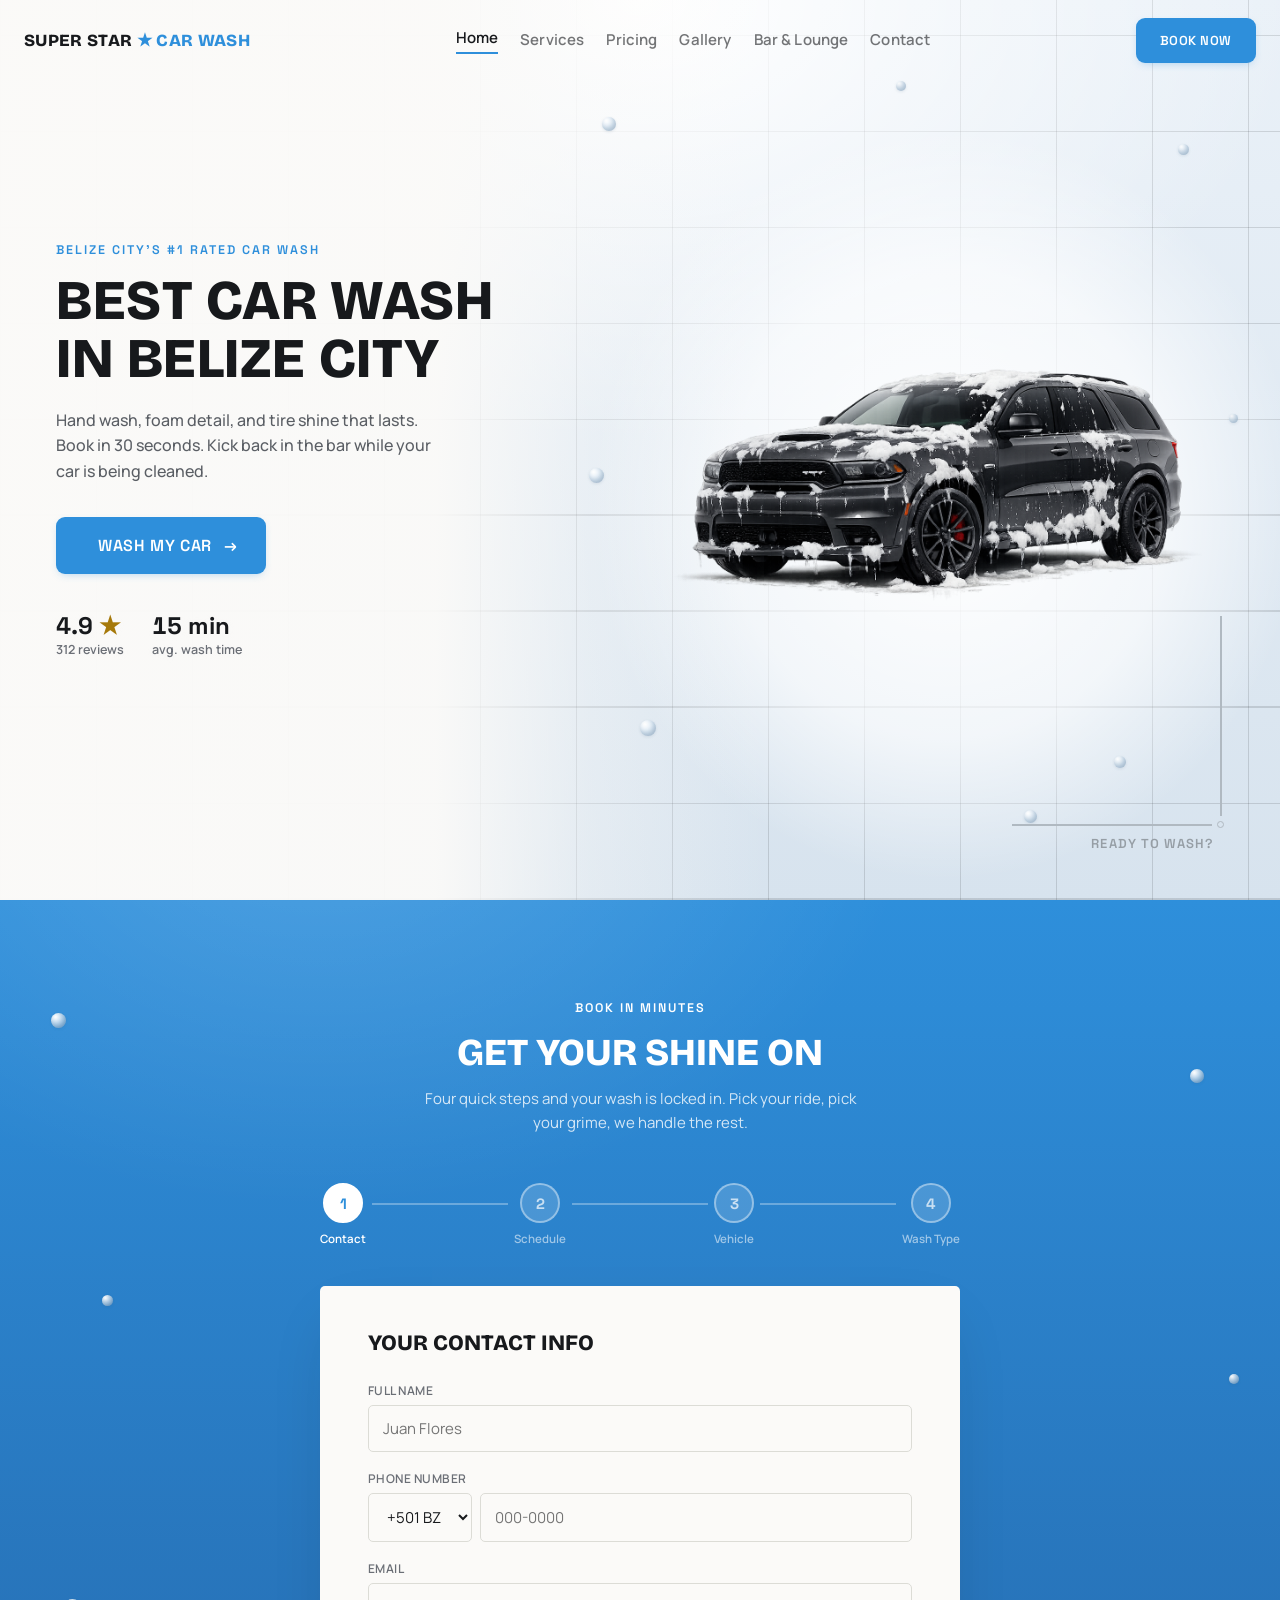
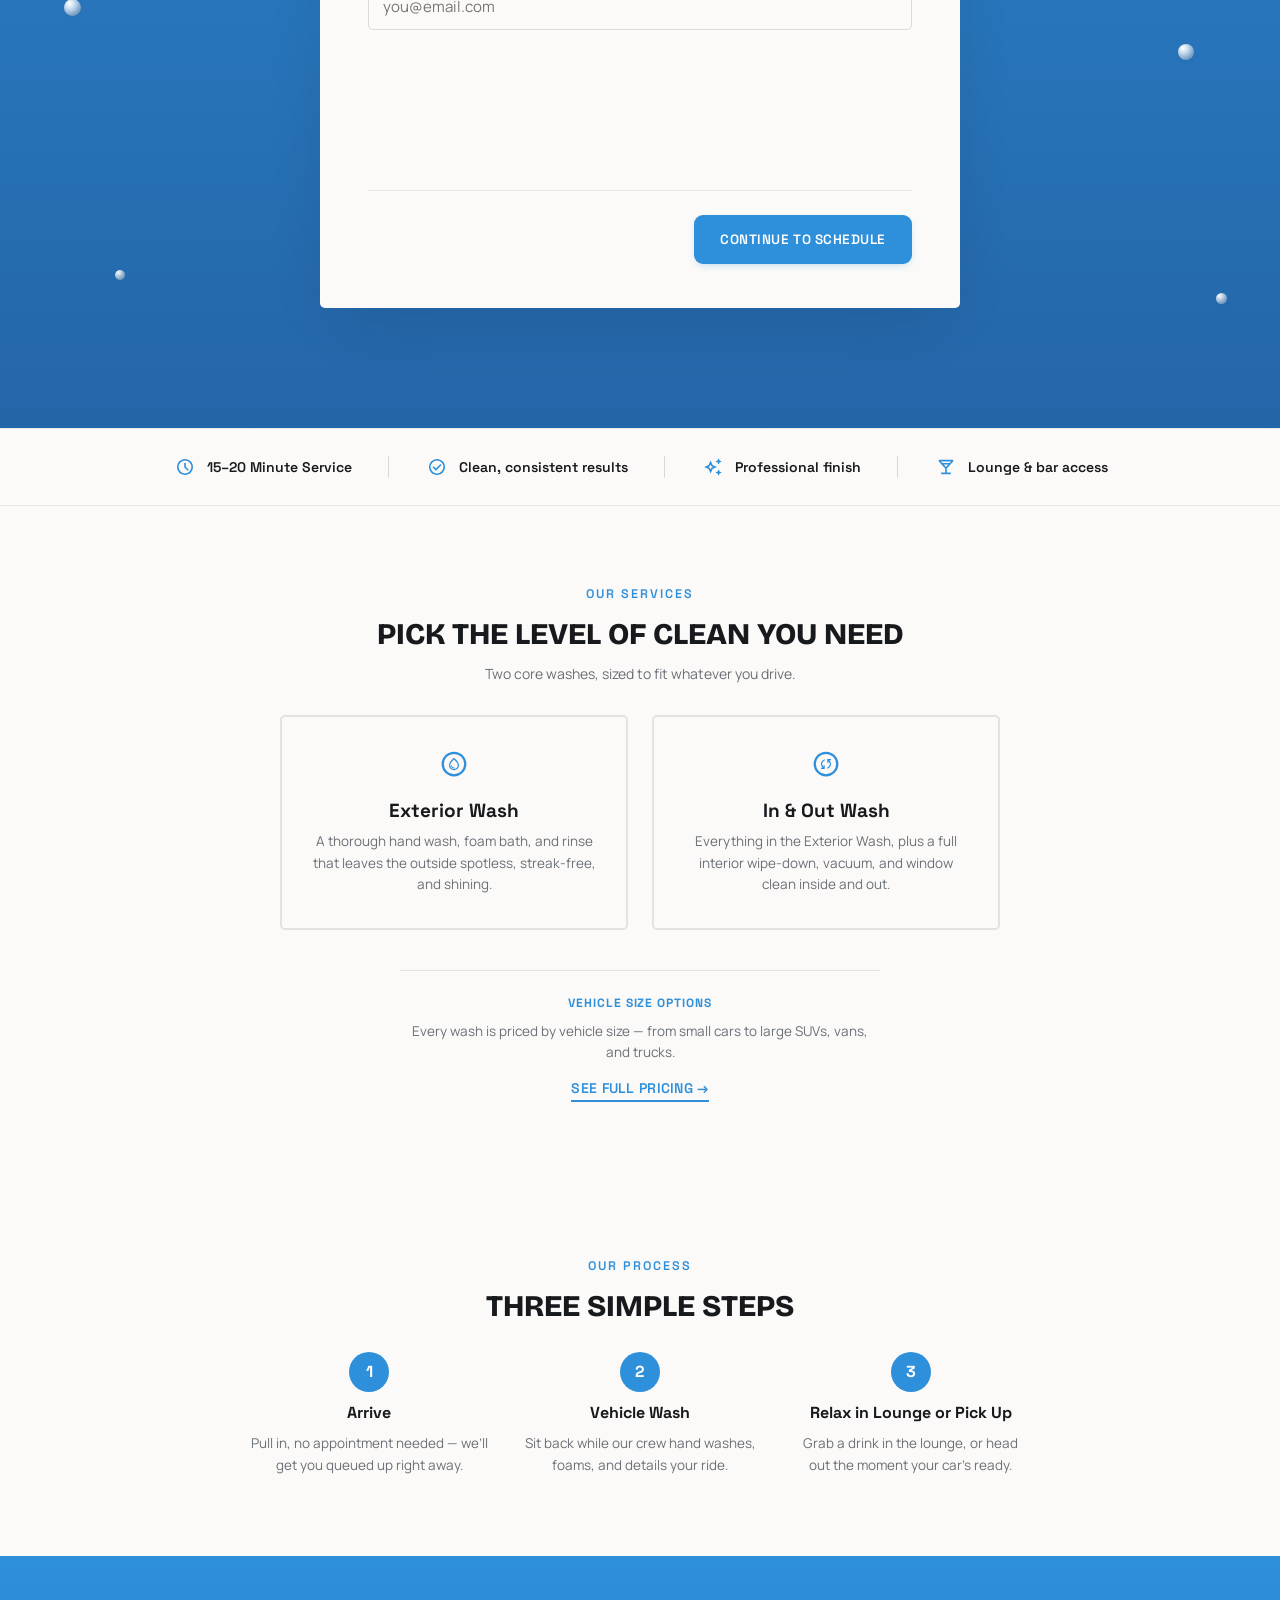
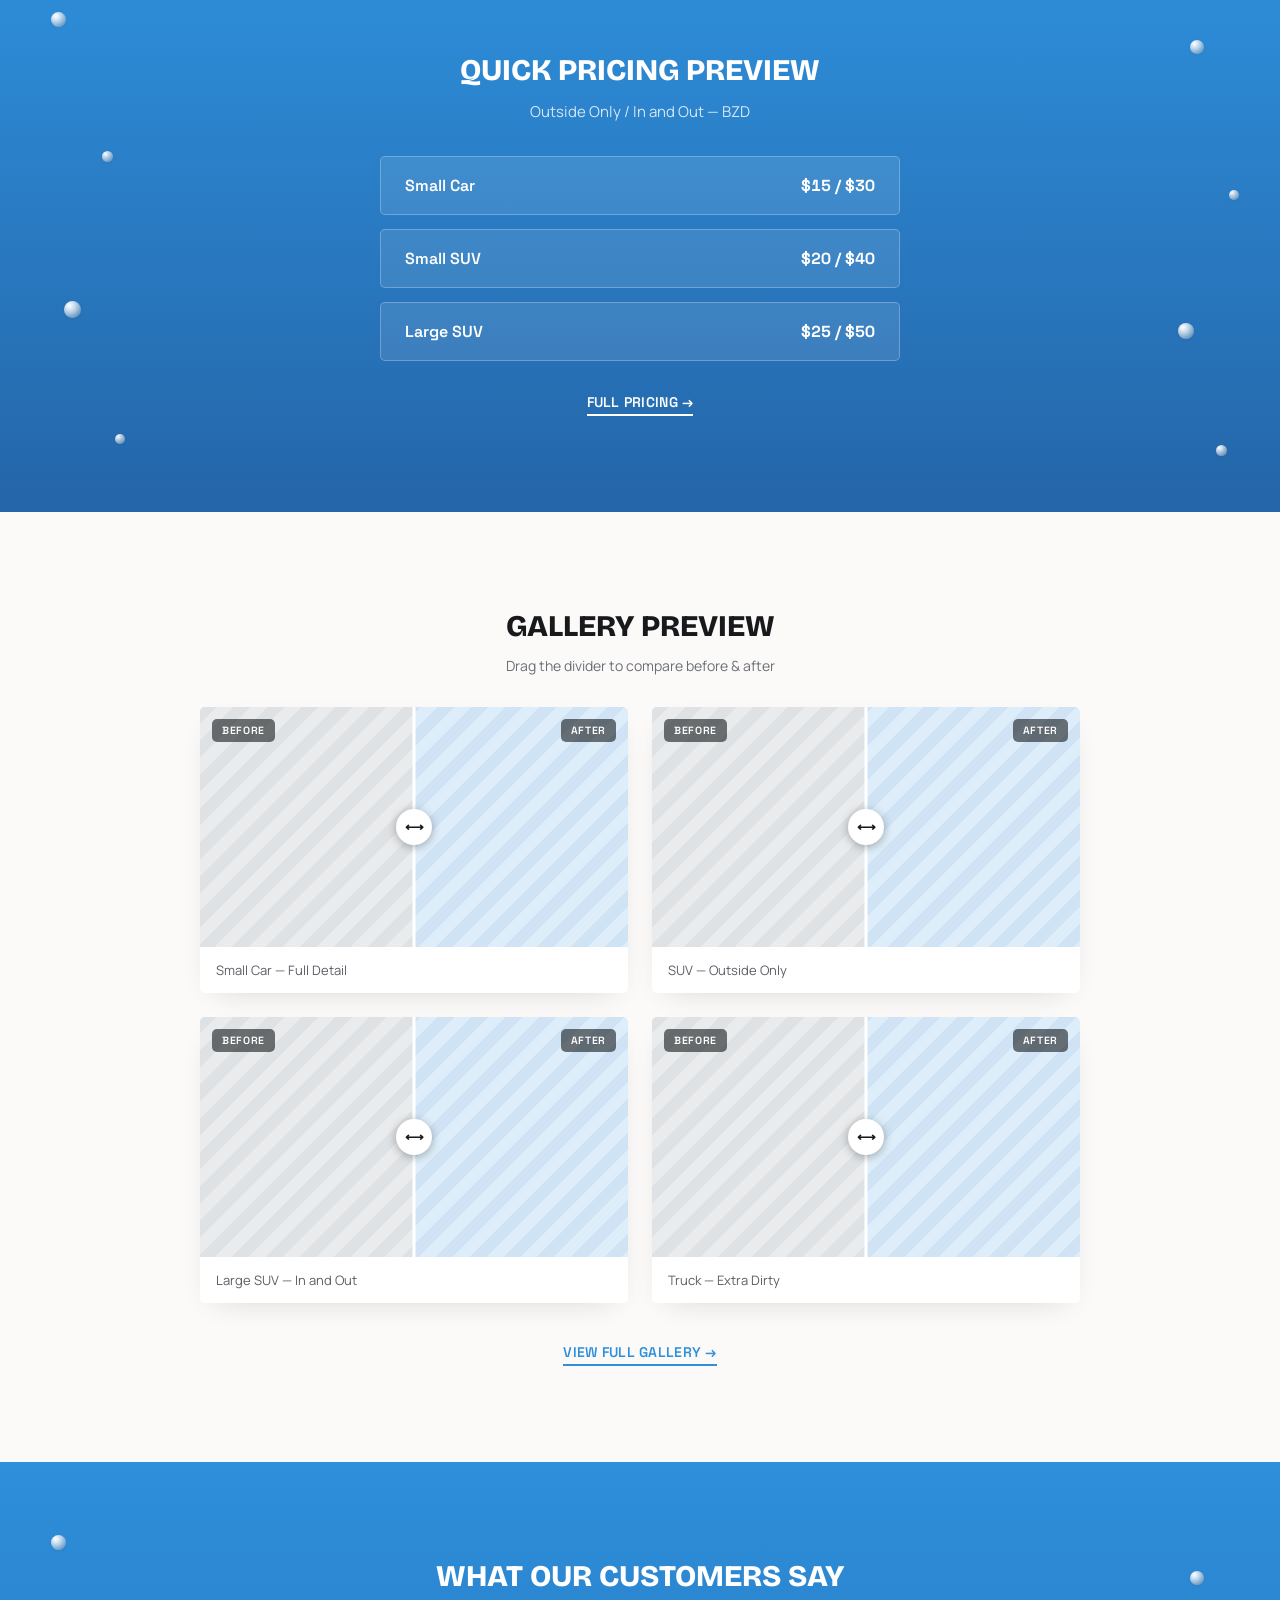
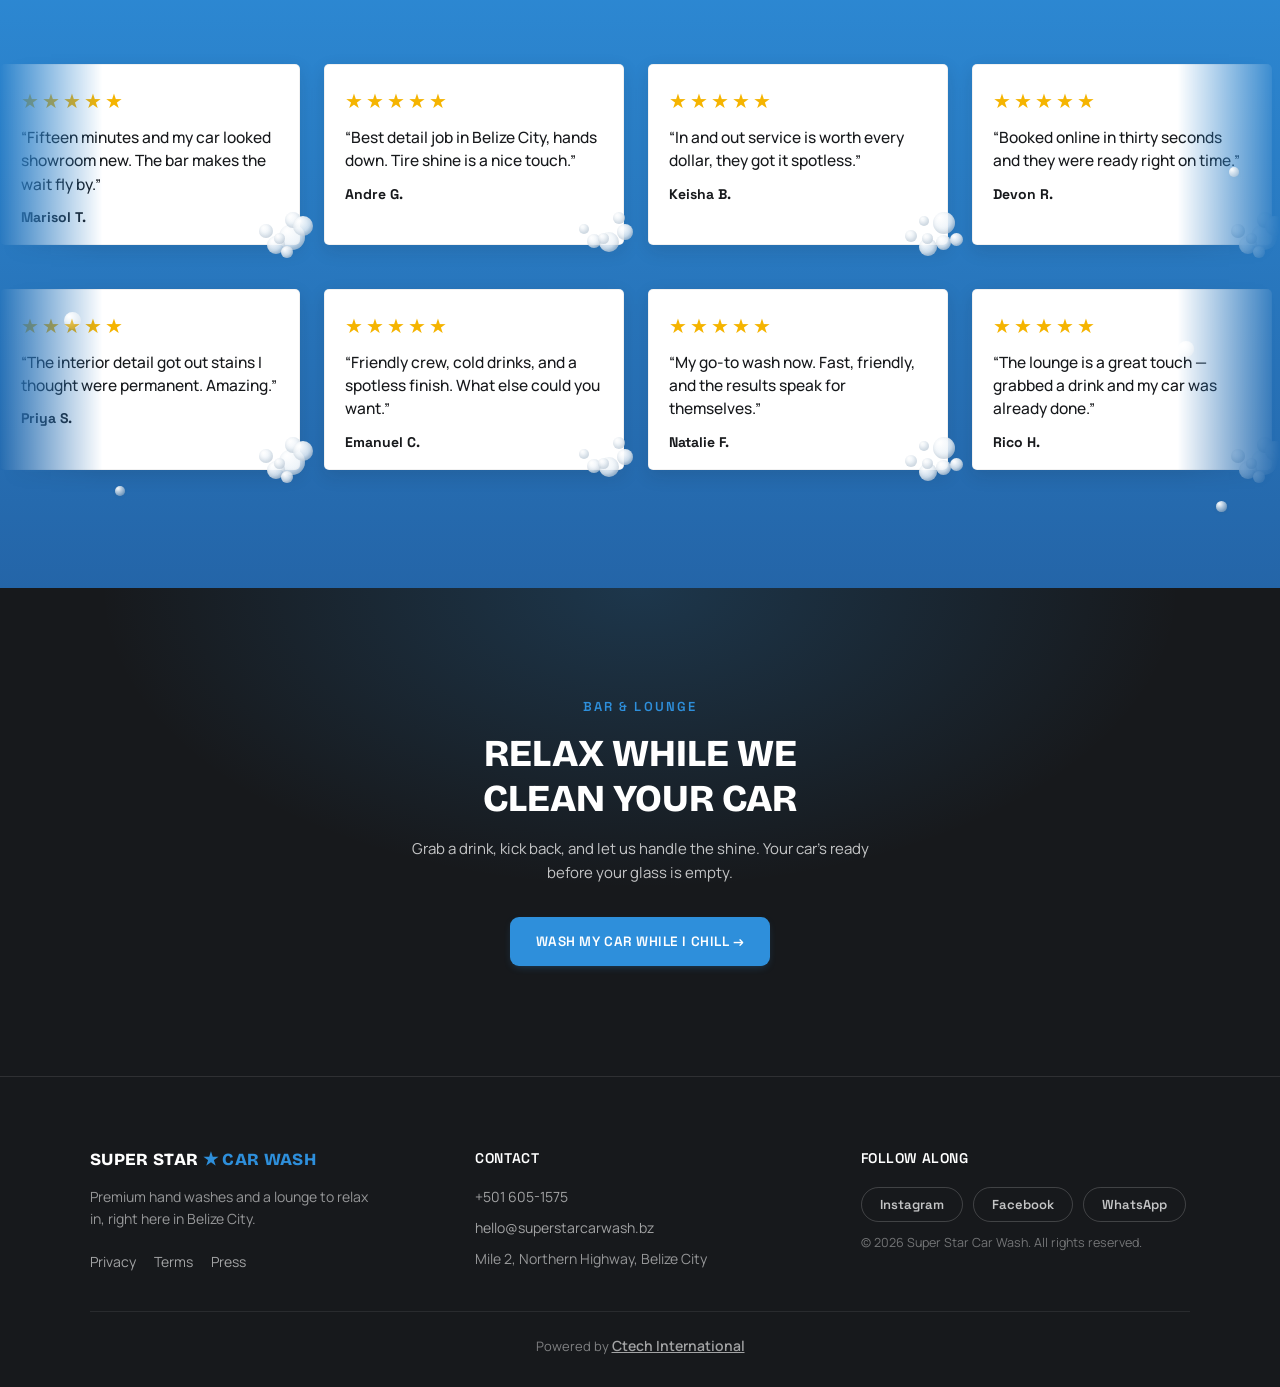
==== commit 0cfb93e1: "Added pages and major updates" ====
--- a/index.html
+++ b/index.html
@@ -6,6 +6,48 @@
 	<title>Super Star Car Wash — Best Car Wash in Belize City</title>
 	<meta name="description" content="Hand wash, foam detail, and tire shine that lasts. Book in 30 seconds. Kick back in the bar while your car is being cleaned.">
 	<meta name="theme-color" content="#2E8FDB">
+	<meta name="robots" content="index, follow">
+	<link rel="canonical" href="https://heavystinger.github.io/superstar-car-wash-website/">
+
+	<meta property="og:type" content="website">
+	<meta property="og:site_name" content="Super Star Car Wash">
+	<meta property="og:locale" content="en_US">
+	<meta property="og:title" content="Super Star Car Wash — Best Car Wash in Belize City">
+	<meta property="og:description" content="Hand wash, foam detail, and tire shine that lasts. Book in 30 seconds. Kick back in the bar while your car is being cleaned.">
+	<meta property="og:url" content="https://heavystinger.github.io/superstar-car-wash-website/">
+	<meta property="og:image" content="https://heavystinger.github.io/superstar-car-wash-website/assets/hero-car-2.png">
+	<meta property="og:image:width" content="1536">
+	<meta property="og:image:height" content="1024">
+
+	<meta name="twitter:card" content="summary_large_image">
+	<meta name="twitter:title" content="Super Star Car Wash — Best Car Wash in Belize City">
+	<meta name="twitter:description" content="Hand wash, foam detail, and tire shine that lasts. Book in 30 seconds. Kick back in the bar while your car is being cleaned.">
+	<meta name="twitter:image" content="https://heavystinger.github.io/superstar-car-wash-website/assets/hero-car-2.png">
+
+	<script type="application/ld+json">
+	{
+		"@context": "https://schema.org",
+		"@type": "AutomotiveBusiness",
+		"name": "Super Star Car Wash",
+		"image": "https://heavystinger.github.io/superstar-car-wash-website/assets/hero-car-2.png",
+		"url": "https://heavystinger.github.io/superstar-car-wash-website/",
+		"telephone": "+501-605-1575",
+		"priceRange": "$$",
+		"address": {
+			"@type": "PostalAddress",
+			"streetAddress": "Mile 2, Northern Highway",
+			"addressLocality": "Belize City",
+			"addressCountry": "BZ"
+		},
+		"openingHoursSpecification": {
+			"@type": "OpeningHoursSpecification",
+			"dayOfWeek": ["Monday", "Tuesday", "Wednesday", "Thursday"],
+			"opens": "07:30",
+			"closes": "17:00"
+		}
+	}
+	</script>
+
 	<link rel="preconnect" href="https://fonts.googleapis.com">
 	<link rel="preconnect" href="https://fonts.gstatic.com" crossorigin>
 	<link href="https://fonts.googleapis.com/css2?family=Bricolage+Grotesque:wght@700;800&family=Space+Grotesk:wght@500;600;700&family=Manrope:wght@400;500;600;700&display=swap" rel="stylesheet">
@@ -19,16 +61,15 @@
 		<div class="logo" translate="no">Super Star <span class="logo-accent">&#9733; CAR WASH</span></div>
 		<nav class="main-nav" id="main-nav">
 			<a class="nav-link active" href="index.html">Home</a>
-			<a class="nav-link" href="services.html">Services</a>
-			<a class="nav-link" href="pricing.html">Packages</a>
+			<a class="nav-link" href="#services">Services</a>
+			<a class="nav-link" href="pricing.html">Pricing</a>
 			<a class="nav-link" href="gallery.html">Gallery</a>
 			<a class="nav-link" href="lounge.html">Bar &amp; Lounge</a>
-			<a class="nav-link" href="about.html">About</a>
 			<a class="nav-link" href="contact.html">Contact</a>
-			<a class="ssw-cta nav-book-btn" href="contact.html">Book Now</a>
+			<a class="ssw-cta nav-book-btn" href="contact.html#booking">Book Now</a>
 		</nav>
 		<div class="header-actions">
-			<a class="ssw-cta header-cta" href="contact.html">Book Now</a>
+			<a class="ssw-cta header-cta" href="contact.html#booking">Book Now</a>
 			<button class="nav-toggle" id="nav-toggle" aria-label="Toggle menu" aria-expanded="false" aria-controls="main-nav">
 				<span></span><span></span><span></span>
 			</button>
@@ -44,12 +85,12 @@
 			<div class="bubble-field" id="hero-bubbles" aria-hidden="true"></div>
 
 			<div class="hero-info" id="hero-info">
-				<p class="eyebrow">Belize City's #1 Rated Car Wash</p>
+				<p class="eyebrow">Belize City’s #1 Rated Car Wash</p>
 				<h1 class="h1">Best Car Wash in Belize City</h1>
 				<p class="hero-copy">Hand wash, foam detail, and tire shine that lasts. Book in 30 seconds. Kick back in the bar while your car is being cleaned.</p>
-				<button class="ssw-cta hero-btn" data-scroll-to="booking">Wash My Car <span class="arrow">&rarr;</span></button>
+				<button class="ssw-cta hero-btn" data-scroll-to="booking">Wash My Car <span class="arrow" aria-hidden="true">&rarr;</span></button>
 				<div class="hero-stats">
-					<div class="stat"><div class="stat-value">4.9 <span class="star-gold">&#9733;</span></div><div class="stat-label">312 reviews</div></div>
+					<div class="stat"><div class="stat-value">4.9 <span class="star-gold" aria-hidden="true">&#9733;</span></div><div class="stat-label">312 reviews</div></div>
 					<div class="stat"><div class="stat-value">15 min</div><div class="stat-label">avg. wash time</div></div>
 				</div>
 			</div>
@@ -75,13 +116,13 @@
 			<p class="lede onblue-muted">Four quick steps and your wash is locked in. Pick your ride, pick your grime, we handle the rest.</p>
 
 			<ol class="steps" id="steps">
-				<li class="step" data-step="1"><span class="step-dot"><span class="step-num">1</span><span class="step-check">&#10003;</span></span><span class="step-label">Contact</span></li>
+				<li class="step" data-step="1"><span class="step-dot"><span class="step-num">1</span><span class="step-check" aria-hidden="true">&#10003;</span></span><span class="step-label">Contact</span></li>
 				<div class="step-line"></div>
-				<li class="step" data-step="2"><span class="step-dot"><span class="step-num">2</span><span class="step-check">&#10003;</span></span><span class="step-label">Schedule</span></li>
+				<li class="step" data-step="2"><span class="step-dot"><span class="step-num">2</span><span class="step-check" aria-hidden="true">&#10003;</span></span><span class="step-label">Schedule</span></li>
 				<div class="step-line"></div>
-				<li class="step" data-step="3"><span class="step-dot"><span class="step-num">3</span><span class="step-check">&#10003;</span></span><span class="step-label">Vehicle</span></li>
+				<li class="step" data-step="3"><span class="step-dot"><span class="step-num">3</span><span class="step-check" aria-hidden="true">&#10003;</span></span><span class="step-label">Vehicle</span></li>
 				<div class="step-line"></div>
-				<li class="step" data-step="4"><span class="step-dot"><span class="step-num">4</span><span class="step-check">&#10003;</span></span><span class="step-label">Wash Type</span></li>
+				<li class="step" data-step="4"><span class="step-dot"><span class="step-num">4</span><span class="step-check" aria-hidden="true">&#10003;</span></span><span class="step-label">Wash Type</span></li>
 			</ol>
 
 			<form class="booking-card" id="booking-form" novalidate>
@@ -103,7 +144,7 @@
 						<div class="field">
 							<label class="ssw-label" for="bk-phone">Phone Number</label>
 							<div class="field-row">
-								<select class="ssw-input phone-code" id="bk-phone-code">
+								<select class="ssw-input phone-code" id="bk-phone-code" aria-label="Country code" autocomplete="tel-country-code">
 									<option value="+501">+501 BZ</option>
 									<option value="+502">+502 GT</option>
 									<option value="+503">+503 SV</option>
@@ -175,10 +216,10 @@
 
 						<label class="checkbox-row" id="extra-dirty-row">
 							<input type="checkbox" id="bk-extra-dirty" class="visually-hidden">
-							<span class="checkbox-box"><span class="checkbox-tick">&#10003;</span></span>
+							<span class="checkbox-box"><span class="checkbox-tick" aria-hidden="true">&#10003;</span></span>
 							<span class="checkbox-copy">
 								<span class="checkbox-title">Extra Dirty?</span>
-								<span class="checkbox-sub">Heavy mud or grime &mdash; priced by phone, we'll confirm before your appointment.</span>
+								<span class="checkbox-sub">Heavy mud or grime &mdash; priced by phone, we’ll confirm before your appointment.</span>
 							</span>
 							<span class="checkbox-glyph" aria-hidden="true"></span>
 						</label>
@@ -188,7 +229,7 @@
 
 						<label class="checkbox-row" id="tire-shine-row">
 							<input type="checkbox" id="bk-tire-shine" class="visually-hidden">
-							<span class="checkbox-box"><span class="checkbox-tick">&#10003;</span></span>
+							<span class="checkbox-box"><span class="checkbox-tick" aria-hidden="true">&#10003;</span></span>
 							<span class="checkbox-copy">
 								<span class="checkbox-title">Add Tire Shine</span>
 								<span class="checkbox-sub">Glossy, streak-free finish &mdash; +$10 BZD</span>
@@ -199,8 +240,8 @@
 					<!-- Step 5 : Confirmation -->
 					<div class="booking-panel" data-panel="5">
 						<div class="confirm">
-							<div class="confirm-check">&#10003;</div>
-							<h3 class="card-title">You're Booked!</h3>
+							<div class="confirm-check" aria-hidden="true">&#10003;</div>
+							<h3 class="card-title">You’re Booked!</h3>
 							<p class="confirm-copy" id="confirm-copy" aria-live="polite"></p>
 
 							<div class="confirm-summary" id="confirm-price-summary" hidden>
@@ -211,7 +252,7 @@
 
 							<div class="confirm-summary confirm-call" id="confirm-call-summary" hidden>
 								<span id="confirm-call-line"></span>
-								<a class="ssw-cta-outline" id="confirm-call-link" href="tel:+5016100000">Call +501 610-0000</a>
+								<a class="ssw-cta-outline" id="confirm-call-link" href="tel:+5016051575">Call +501 605-1575</a>
 							</div>
 
 							<button class="ssw-cta" id="bk-reset" style="margin-top:12px;">Book Another Wash</button>
@@ -224,7 +265,7 @@
 					<button type="button" class="btn-ghost" id="bk-back" hidden>Back</button>
 					<div class="footer-spacer"></div>
 					<div class="footer-price" id="footer-price" hidden></div>
-					<a class="ssw-cta-outline footer-call" id="footer-call" hidden href="tel:+5016100000">Call +501 610-0000</a>
+					<a class="ssw-cta-outline footer-call" id="footer-call" hidden href="tel:+5016051575">Call +501 605-1575</a>
 					<button type="button" class="ssw-cta" id="bk-continue">Continue</button>
 				</div>
 			</form>
@@ -233,23 +274,77 @@
 		<!-- ================= FEATURE STRIP ================= -->
 		<section class="feature-strip" id="why-choose-us">
 			<div class="feature-item">
-				<svg width="24" height="24" viewBox="0 0 40 40" aria-hidden="true"><circle cx="20" cy="20" r="15" fill="none" stroke="#2E8FDB" stroke-width="3"/><line x1="20" y1="20" x2="20" y2="11" stroke="#2E8FDB" stroke-width="3" stroke-linecap="round"/><line x1="20" y1="20" x2="26" y2="22" stroke="#2E8FDB" stroke-width="3" stroke-linecap="round"/></svg>
+				<svg width="24" height="24" viewBox="0 0 40 40" aria-hidden="true"><g transform="translate(4,36) scale(0.033333)" fill="#2E8FDB"><path d="m612-292 56-56-148-148v-184h-80v216l172 172ZM480-80q-83 0-156-31.5T197-197q-54-54-85.5-127T80-480q0-83 31.5-156T197-763q54-54 127-85.5T480-880q83 0 156 31.5T763-763q54 54 85.5 127T880-480q0 83-31.5 156T763-197q-54 54-127 85.5T480-80Zm0-400Zm0 320q133 0 226.5-93.5T800-480q0-133-93.5-226.5T480-800q-133 0-226.5 93.5T160-480q0 133 93.5 226.5T480-160Z"/></g></svg>
 				<span>15&ndash;20 Minute Service</span>
 			</div>
 			<div class="feature-divider"></div>
 			<div class="feature-item">
-				<svg width="24" height="24" viewBox="0 0 40 40" aria-hidden="true"><circle cx="20" cy="20" r="15" fill="none" stroke="#2E8FDB" stroke-width="3"/><polyline points="13,20 18,25 27,14" fill="none" stroke="#2E8FDB" stroke-width="3" stroke-linecap="round" stroke-linejoin="round"/></svg>
+				<svg width="24" height="24" viewBox="0 0 40 40" aria-hidden="true"><g transform="translate(4,36) scale(0.033333)" fill="#2E8FDB"><path d="m424-296 282-282-56-56-226 226-114-114-56 56 170 170Zm56 216q-83 0-156-31.5T197-197q-54-54-85.5-127T80-480q0-83 31.5-156T197-763q54-54 127-85.5T480-880q83 0 156 31.5T763-763q54 54 85.5 127T880-480q0 83-31.5 156T763-197q-54 54-127 85.5T480-80Zm0-80q134 0 227-93t93-227q0-134-93-227t-227-93q-134 0-227 93t-93 227q0 134 93 227t227 93Zm0-320Z"/></g></svg>
 				<span>Clean, consistent results</span>
 			</div>
 			<div class="feature-divider"></div>
 			<div class="feature-item">
-				<svg width="24" height="24" viewBox="0 0 40 40" aria-hidden="true"><path d="M20 4 L24 16 L36 20 L24 24 L20 36 L16 24 L4 20 L16 16 Z" fill="#2E8FDB"/></svg>
+				<svg width="24" height="24" viewBox="0 0 40 40" aria-hidden="true"><g transform="translate(4,36) scale(0.033333)" fill="#2E8FDB"><path d="m760-600-50-110-110-50 110-50 50-110 50 110 110 50-110 50-50 110Zm0 560-50-110-110-50 110-50 50-110 50 110 110 50-110 50-50 110ZM360-160 260-380 40-480l220-100 100-220 100 220 220 100-220 100-100 220Zm0-194 40-86 86-40-86-40-40-86-40 86-86 40 86 40 40 86Zm0-126Z"/></g></svg>
 				<span>Professional finish</span>
 			</div>
 			<div class="feature-divider"></div>
 			<div class="feature-item">
-				<svg width="24" height="24" viewBox="0 0 40 40" aria-hidden="true"><polygon points="9,9 31,9 21.5,25 18.5,25" fill="#2E8FDB"/><line x1="20" y1="25" x2="20" y2="33" stroke="#2E8FDB" stroke-width="3" stroke-linecap="round"/><line x1="13" y1="34" x2="27" y2="34" stroke="#2E8FDB" stroke-width="3" stroke-linecap="round"/></svg>
+				<svg width="24" height="24" viewBox="0 0 40 40" aria-hidden="true"><g transform="translate(4,36) scale(0.033333)" fill="#2E8FDB"><path d="M240-120v-80h200v-200L120-760v-80h720v80L520-400v200h200v80H240Zm58-560h364l72-80H226l72 80Zm182 204 111-124H369l111 124Zm0 0Z"/></g></svg>
 				<span>Lounge &amp; bar access</span>
+			</div>
+		</section>
+
+		<!-- ================= WASH TYPES ================= -->
+		<section class="wash-types" id="services">
+			<p class="eyebrow">Our Services</p>
+			<h2 class="h2">Pick the Level of Clean You Need</h2>
+			<p class="lede muted">Two core washes, sized to fit whatever you drive.</p>
+
+			<div class="type-grid">
+				<div class="type-card">
+					<div class="type-icon" aria-hidden="true">
+						<svg width="30" height="30" viewBox="0 0 40 40"><circle cx="20" cy="20" r="15" fill="none" stroke="#2E8FDB" stroke-width="3"/><g transform="translate(10,30) scale(0.020833)" fill="#2E8FDB"><path d="M491-200q12-1 20.5-9.5T520-230q0-14-9-22.5t-23-7.5q-41 3-87-22.5T343-375q-2-11-10.5-18t-19.5-7q-14 0-23 10.5t-6 24.5q17 91 80 130t127 35Zm-239.5 26Q160-268 160-408q0-100 79.5-217.5T480-880q161 137 240.5 254.5T800-408q0 140-91.5 234T480-80q-137 0-228.5-94ZM652-230.5Q720-301 720-408q0-73-60.5-165T480-774Q361-665 300.5-573T240-408q0 107 68 177.5T480-160q104 0 172-70.5ZM480-480Z"/></g></svg>
+					</div>
+					<h3 class="type-title">Exterior Wash</h3>
+					<p class="type-copy">A thorough hand wash, foam bath, and rinse that leaves the outside spotless, streak-free, and shining.</p>
+				</div>
+				<div class="type-card">
+					<div class="type-icon" aria-hidden="true">
+						<svg width="30" height="30" viewBox="0 0 40 40"><circle cx="20" cy="20" r="15" fill="none" stroke="#2E8FDB" stroke-width="3"/><g transform="translate(10,30) scale(0.020833)" fill="#2E8FDB"><path d="M160-160v-80h110l-16-14q-52-46-73-105t-21-119q0-111 66.5-197.5T400-790v84q-72 26-116 88.5T240-478q0 45 17 87.5t53 78.5l10 10v-98h80v240H160Zm400-10v-84q72-26 116-88.5T720-482q0-45-17-87.5T650-648l-10-10v98h-80v-240h240v80H690l16 14q49 49 71.5 106.5T800-482q0 111-66.5 197.5T560-170Z"/></g></svg>
+					</div>
+					<h3 class="type-title">In &amp; Out Wash</h3>
+					<p class="type-copy">Everything in the Exterior Wash, plus a full interior wipe-down, vacuum, and window clean inside and out.</p>
+				</div>
+			</div>
+
+			<div class="size-note">
+				<span class="size-note-label">Vehicle Size Options</span>
+				<p>Every wash is priced by vehicle size &mdash; from small cars to large SUVs, vans, and trucks.</p>
+				<a class="text-link" href="pricing.html">See Full Pricing &rarr;</a>
+			</div>
+		</section>
+
+		<!-- ================= OUR PROCESS ================= -->
+		<section class="process process-light" id="our-process">
+			<p class="eyebrow">Our Process</p>
+			<h2 class="h2">Three Simple Steps</h2>
+
+			<div class="process-grid">
+				<div class="process-step">
+					<div class="process-num">1</div>
+					<h3 class="process-title">Arrive</h3>
+					<p class="process-copy">Pull in, no appointment needed &mdash; we’ll get you queued up right away.</p>
+				</div>
+				<div class="process-step">
+					<div class="process-num">2</div>
+					<h3 class="process-title">Vehicle Wash</h3>
+					<p class="process-copy">Sit back while our crew hand washes, foams, and details your ride.</p>
+				</div>
+				<div class="process-step">
+					<div class="process-num">3</div>
+					<h3 class="process-title">Relax in Lounge or Pick Up</h3>
+					<p class="process-copy">Grab a drink in the lounge, or head out the moment your car’s ready.</p>
+				</div>
 			</div>
 		</section>
 
@@ -291,8 +386,8 @@
 			<div class="lounge-glow" aria-hidden="true"></div>
 			<p class="eyebrow eyebrow-lounge">Bar &amp; Lounge</p>
 			<h2 class="h2 onblue">Relax While We Clean Your Car</h2>
-			<p class="lede onblue-muted">Grab a drink, kick back, and let us handle the shine. Your car's ready before your glass is empty.</p>
-			<a class="ssw-cta" href="#footer">Visit Our Lounge &rarr;</a>
+			<p class="lede onblue-muted">Grab a drink, kick back, and let us handle the shine. Your car’s ready before your glass is empty.</p>
+			<a class="ssw-cta" href="#footer">Wash my car while I chill &rarr;</a>
 		</section>
 	</main>
 
@@ -310,16 +405,16 @@
 			</div>
 			<div class="footer-col">
 				<div class="footer-heading">Contact</div>
-				<a class="ssw-footer-link" href="tel:+5016100000">+501 610-0000</a>
+				<a class="ssw-footer-link" href="tel:+5016051575">+501 605-1575</a>
 				<a class="ssw-footer-link" href="mailto:hello@superstarcarwash.bz">hello@superstarcarwash.bz</a>
 				<div class="footer-muted">Mile 2, Northern Highway, Belize City</div>
 			</div>
 			<div class="footer-col">
 				<div class="footer-heading">Follow Along</div>
 				<div class="social-pills">
-					<a class="ssw-social-pill" href="#footer">Instagram</a>
+					<a class="ssw-social-pill" href="https://www.instagram.com/superstar_carwash_bze/" target="_blank" rel="noopener noreferrer">Instagram</a>
 					<a class="ssw-social-pill" href="#footer">Facebook</a>
-					<a class="ssw-social-pill" href="#footer">WhatsApp</a>
+					<a class="ssw-social-pill" href="https://wa.me/5016051575?text=I%20am%20messaging%20from%20the%20Superstar%20Car%20Wash%20website." target="_blank" rel="noopener noreferrer">WhatsApp</a>
 				</div>
 				<div class="footer-muted footer-copyright">&copy; <span id="year"></span> Super Star Car Wash. All rights reserved.</div>
 			</div>
--- a/styles.css
+++ b/styles.css
@@ -9,6 +9,7 @@
 	--rating-gold: #F5B400;
 	--rating-gold-dark: #A6790A;
 	--error-red: #E5484D;
+	--whatsapp-green: #25D366;
 	--ink: #17191c;
 	--slate: #5a5e64;
 	--muted: #6b6f76;
@@ -96,6 +97,7 @@
 	transition: opacity .15s ease;
 }
 .text-link:hover { opacity: .7; }
+.text-link-icon { width: 13px; height: 13px; vertical-align: -2px; margin-left: 3px; }
 .text-link.onblue { color: #fff; border-color: #fff; }
 
 .ssw-label {
@@ -107,7 +109,13 @@
 	border: 1.5px solid var(--border); background: var(--surface); color: var(--ink); width: 100%;
 }
 .ssw-input:focus { outline: none; border-color: var(--brand-blue); }
-.ssw-input:focus-visible { outline: 2px solid var(--brand-blue); outline-offset: 1px; }
+/* Matches the documented Design System "Focus" input state exactly
+   (border #2E8FDB + box-shadow 0 0 0 3px rgba(46,143,219,.18)) — see
+   Design System.html. The ring is only shown for keyboard focus
+   (:focus-visible) per the "avoid focus ring on click" rule. It can
+   render fully now because .booking-body was given breathing-room
+   padding (see below) instead of clipping it. */
+.ssw-input:focus-visible { outline: none; border-color: var(--brand-blue); box-shadow: 0 0 0 3px rgba(46,143,219,.18); }
 .ssw-input.error { border-color: var(--error-red); }
 .bk-error { font-family: var(--font-body); font-size: 12.5px; color: var(--error-red); margin-top: 6px; }
 
@@ -124,7 +132,9 @@
 	display: inline-flex; align-items: center; gap: 8px; padding: 12px 18px; border-radius: var(--radius-btn);
 	border: 2px solid var(--brand-blue); color: var(--brand-blue); font-family: var(--font-mono-ish);
 	font-weight: 600; font-size: 13px; white-space: nowrap;
-}
+	transition: background .18s ease, border-color .18s ease, color .18s ease;
+}
+.ssw-cta-outline:hover { background: var(--brand-blue); color: #fff; }
 .btn-ghost {
 	padding: 14px 22px; border-radius: var(--radius-btn); font-size: 13.5px; font-family: var(--font-mono-ish); font-weight: 600;
 	letter-spacing: .04em; text-transform: uppercase; border: 2px solid var(--ink); background: transparent;
@@ -132,7 +142,7 @@
 }
 .btn-ghost:disabled { opacity: .5; cursor: not-allowed; }
 .arrow { transition: transform .15s ease; }
-.ssw-cta:hover .arrow { transform: translateX(2px); }
+.ssw-cta:hover .arrow, .ssw-cta-outline:hover .arrow { transform: translateX(2px); }
 
 .field { margin-bottom: 18px; }
 .field-row { display: flex; flex-direction: column; gap: 8px; margin-bottom: 18px; }
@@ -178,7 +188,7 @@
 	max-height: 0; overflow: hidden; opacity: 0; transition: max-height .25s ease, opacity .2s ease;
 }
 .main-nav.is-open { max-height: 480px; opacity: 1; }
-.nav-link { font-family: var(--font-body); font-weight: 600; font-size: 15px; color: rgba(23,25,28,.6); letter-spacing: .01em; padding: 14px 20px; border-bottom: 1px solid var(--border); position: relative; }
+.nav-link { font-family: var(--font-body); font-weight: 600; font-size: 15px; color: rgba(23,25,28,.6); letter-spacing: .01em; padding: 14px 20px; border-bottom: 1px solid var(--border); position: relative; transition: color .15s ease, border-bottom-color .15s ease; }
 .nav-link:hover { color: var(--ink); }
 .nav-link.active { color: var(--ink); }
 .nav-link.active::before { content: ""; position: absolute; left: 0; top: 0; bottom: 0; width: 3px; background: var(--brand-blue); }
@@ -191,7 +201,7 @@
 
 .nav-toggle {
 	display: flex; flex-direction: column; justify-content: center; align-items: center; gap: 5px;
-	width: 40px; height: 40px; flex-shrink: 0; border: 1.5px solid var(--border); border-radius: var(--radius-btn);
+	width: 44px; height: 44px; flex-shrink: 0; border: 1.5px solid var(--border); border-radius: var(--radius-btn);
 	background: var(--surface); padding: 0;
 }
 .nav-toggle span { display: block; width: 18px; height: 2px; background: var(--ink); border-radius: 2px; transition: transform .2s ease, opacity .2s ease; }
@@ -212,6 +222,7 @@
 		position: static; max-height: none; opacity: 1; overflow: visible; background: none; border: none; box-shadow: none;
 	}
 	.nav-link { padding: 0; border-bottom: 2px solid transparent; }
+	.nav-link:not(.active):hover { border-bottom-color: rgba(46,143,219,.35); padding-bottom: 4px; }
 	.nav-link.active { border-bottom-color: var(--brand-blue); padding-bottom: 4px; }
 	.nav-link.active::before { display: none; }
 	.nav-toggle { display: none; }
@@ -411,6 +422,158 @@
 }
 
 /* ============================================================
+   WASH TYPES (services.html)
+   ============================================================ */
+.wash-types {
+	background: var(--surface); padding: 48px 20px; display: flex; flex-direction: column; align-items: center;
+}
+.type-grid { display: grid; grid-template-columns: 1fr; gap: 16px; width: 100%; max-width: 720px; margin-bottom: 32px; }
+.type-card {
+	border: 2px solid var(--border-2); border-radius: var(--radius); background: var(--surface);
+	padding: 24px 20px; text-align: center; display: flex; flex-direction: column; align-items: center;
+	transition: border-color .18s ease, box-shadow .18s ease, transform .15s ease;
+}
+.type-card:hover { border-color: var(--brand-blue); box-shadow: 0 14px 28px -16px rgba(23,25,28,.22); transform: translateY(-3px); }
+.type-icon { margin-bottom: 14px; transition: transform .18s ease; }
+.type-card:hover .type-icon { transform: scale(1.08); }
+.type-title { font-family: var(--font-mono-ish); font-weight: 700; font-size: 17px; color: var(--ink); margin: 0 0 8px; }
+.type-copy { font-family: var(--font-body); font-size: 13.5px; color: var(--muted); line-height: 1.6; margin: 0; }
+
+.size-note { text-align: center; max-width: 480px; padding-top: 24px; border-top: 1px solid var(--border-2); }
+.size-note-label {
+	display: block; font-family: var(--font-mono-ish); font-weight: 700; font-size: 12px; letter-spacing: .08em;
+	text-transform: uppercase; color: var(--brand-blue); margin-bottom: 10px;
+}
+.size-note p { font-family: var(--font-body); font-size: 13.5px; color: var(--muted); line-height: 1.6; margin: 0 0 12px; }
+
+@media (min-width: 700px) {
+	.wash-types { padding: 80px 24px; }
+	.type-grid { grid-template-columns: 1fr 1fr; gap: 24px; margin-bottom: 40px; }
+	.type-card { padding: 32px 28px; }
+	.type-title { font-size: 19px; }
+}
+
+/* ============================================================
+   OUR PROCESS (services.html)
+   ============================================================ */
+.process {
+	position: relative; overflow: hidden;
+	background: radial-gradient(ellipse 900px 600px at 50% -10%, rgba(255,255,255,.16) 0%, rgba(255,255,255,0) 60%),
+		linear-gradient(180deg, var(--brand-blue) 0%, var(--brand-blue-dark) 100%);
+	padding: 48px 20px; display: flex; flex-direction: column; align-items: center;
+}
+.process-grid { position: relative; display: flex; flex-direction: column; gap: 28px; width: 100%; max-width: 780px; margin-top: 8px; }
+.process-step { display: flex; flex-direction: column; align-items: center; text-align: center; gap: 10px; }
+.process-num {
+	width: 40px; height: 40px; border-radius: 50%; background: #fff; color: var(--brand-blue);
+	display: flex; align-items: center; justify-content: center; font-family: var(--font-mono-ish); font-weight: 700; font-size: 16px;
+	flex-shrink: 0;
+}
+.process-title { font-family: var(--font-mono-ish); font-weight: 700; font-size: 16px; color: #fff; margin: 0; }
+.process-copy { font-family: var(--font-body); font-size: 13.5px; color: rgba(255,255,255,.75); line-height: 1.6; margin: 0; max-width: 320px; }
+
+/* Light variant — used where a blue section would otherwise sit next to another blue section */
+.process-light { background: var(--surface); }
+.process-light .process-num { background: var(--brand-blue); color: #fff; }
+.process-light .process-title { color: var(--ink); }
+.process-light .process-copy { color: var(--muted); }
+
+@media (min-width: 700px) {
+	.process { padding: 80px 24px; }
+	.process-grid { flex-direction: row; align-items: flex-start; gap: 32px; margin-top: 16px; }
+	.process-step { flex: 1; }
+}
+
+/* ============================================================
+   PRICING TABLE (pricing.html)
+   ============================================================ */
+.price-table {
+	background: var(--surface); padding: 48px 20px; display: flex; flex-direction: column; align-items: center;
+}
+.price-cards { display: grid; grid-template-columns: 1fr; gap: 16px; width: 100%; max-width: 900px; margin-top: 8px; }
+.price-card {
+	border: 2px solid var(--border-2); border-radius: var(--radius); background: var(--surface);
+	padding: 22px 20px; text-align: center;
+	transition: border-color .18s ease, box-shadow .18s ease, transform .15s ease;
+}
+.price-card:hover {
+	border-color: var(--brand-blue); box-shadow: 0 14px 28px -16px rgba(23,25,28,.22); transform: translateY(-3px);
+}
+.price-card-title { font-family: var(--font-mono-ish); font-weight: 700; font-size: 16px; color: var(--ink); margin: 0 0 4px; }
+.price-card-sub { font-family: var(--font-body); font-size: 12px; color: var(--muted); margin: 0 0 16px; }
+.price-card-rows { display: flex; flex-direction: column; gap: 8px; }
+.price-card-row {
+	display: flex; align-items: center; justify-content: space-between; font-family: var(--font-mono-ish);
+	font-size: 13.5px; color: var(--ink); background: rgba(46,143,219,.06); border-radius: var(--radius); padding: 10px 14px;
+	transition: background .18s ease;
+}
+.price-card-row span:first-child { color: var(--slate); font-weight: 500; }
+.price-card-row span:last-child { font-weight: 700; transition: color .18s ease; }
+.price-card:hover .price-card-row { background: rgba(46,143,219,.12); }
+.price-card:hover .price-card-row span:last-child { color: var(--brand-blue); }
+.price-card-contact .price-card-row { justify-content: center; color: var(--muted); font-weight: 600; }
+.price-card-contact .text-link { margin-top: 14px; display: inline-block; }
+
+/* Tire Shine card: a diagonal shine sweep across the card — themed after
+   the product itself. Occasional (long pause between sweeps), not continuous. */
+.price-card-shine { position: relative; overflow: hidden; }
+.price-card-sweep {
+	position: absolute; top: 0; left: -60%; width: 45%; height: 100%; z-index: 1;
+	background: linear-gradient(120deg, rgba(255,255,255,0) 0%, rgba(255,255,255,.65) 50%, rgba(255,255,255,0) 100%);
+	transform: skewX(-20deg); animation: priceSweep 6s ease-in-out infinite;
+}
+@keyframes priceSweep {
+	0%, 70% { left: -60%; }
+	88% { left: 130%; }
+	100% { left: 130%; }
+}
+
+.price-notes { list-style: none; padding: 0; margin: 24px 0 0; text-align: center; max-width: 480px; }
+.price-notes li { font-family: var(--font-body); font-size: 12.5px; color: var(--muted); line-height: 1.7; }
+
+@media (min-width: 700px) {
+	.price-table { padding: 80px 24px; }
+	.price-cards { grid-template-columns: repeat(2, 1fr); gap: 20px; }
+	/* 5 cards in a 2-column grid leaves the last card alone in its own
+	   row, stranded on the left with an empty gap beside it — span it
+	   full-width instead so it reads as a deliberate closing row. */
+	.price-card-contact { grid-column: 1 / -1; }
+}
+@media (min-width: 1024px) {
+	.price-cards { grid-template-columns: repeat(5, 1fr); }
+	.price-card-contact { grid-column: auto; }
+}
+
+/* ============================================================
+   CTA BAND (generic dark call-to-action banner)
+   ============================================================ */
+.cta-band {
+	position: relative; overflow: hidden; background: var(--ink); padding: 64px 20px;
+	display: flex; flex-direction: column; align-items: center; text-align: center;
+}
+.cta-band .h2, .cta-band .lede, .cta-band .ssw-cta, .cta-band .ssw-cta-outline { position: relative; }
+.cta-band .h2 { font-size: 26px; margin-bottom: 16px; max-width: 600px; }
+.cta-band .lede { color: rgba(255,255,255,.75); margin-bottom: 28px; max-width: 460px; }
+
+/* Pricing page CTA: blue-gradient + bubbles (matches the blue-section
+   design system) instead of the Home page's dark Lounge CTA treatment,
+   so the two pages' closing bands don't look identical. */
+.cta-band-price {
+	background: radial-gradient(ellipse 900px 500px at 50% 0%, rgba(255,255,255,.16) 0%, rgba(255,255,255,0) 60%),
+		linear-gradient(180deg, var(--brand-blue) 0%, var(--brand-blue-dark) 100%);
+}
+.cta-band-price-btn {
+	border-color: #fff; color: #fff;
+}
+.cta-band-price-btn:hover { background: #fff; color: var(--brand-blue-dark); }
+
+@media (min-width: 768px) {
+	.cta-band { padding: 110px 24px; }
+	.cta-band .h2 { font-size: 38px; }
+	.cta-band .lede { margin-bottom: 32px; }
+}
+
+/* ============================================================
    BOOKING WIZARD
    ============================================================ */
 .booking {
@@ -451,7 +614,17 @@
    (the one outlier, since its grid is 1 column on mobile) scrolls
    internally instead of stretching the card. flex:none (rather than
    flex:1) so the explicit height isn't overridden by a flex-basis:0%. */
-.booking-body { flex: none; height: 560px; overflow-y: auto; overscroll-behavior: contain; }
+/* padding + matching negative margin: gives focused inputs' box-shadow
+   ring room to render before the scroll-clip edge, without changing
+   the visible content width/position (overflow-y: auto computes
+   overflow-x as clipping too per spec — inputs are width:100% and
+   were flush against that clip edge with zero buffer).
+   No overscroll-behavior: contain — most steps' content is shorter
+   than the fixed height, so there's nothing to internally scroll, but
+   "contain" still swallows the wheel/trackpad gesture instead of
+   letting it bubble up to scroll the page, which made the page feel
+   stuck whenever the cursor was anywhere over the form. */
+.booking-body { flex: none; height: 560px; overflow-y: auto; padding: 0 4px; margin: 0 -4px; }
 .card-title { font-family: var(--font-display); font-weight: 800; font-size: 18px; text-transform: uppercase; color: var(--ink); margin: 0 0 22px; }
 .card-sub { font-family: var(--font-body); font-size: 13px; color: var(--muted); margin: -14px 0 20px; }
 
@@ -527,7 +700,7 @@
 	animation: bkCheckIn .45s cubic-bezier(.34,1.56,.64,1);
 }
 .confirm .card-title { margin: 0; font-size: 22px; }
-.confirm-copy { font-family: var(--font-body); color: var(--slate); font-size: 15px; max-width: 380px; line-height: 1.6; margin: 0; }
+.confirm-copy { font-family: var(--font-body); color: var(--slate); font-size: 15px; max-width: 380px; line-height: 1.6; margin: 0; overflow-wrap: break-word; }
 .confirm-summary {
 	background: #f2f0eb; border-radius: var(--radius); padding: 18px 24px; width: 100%; max-width: 320px;
 	display: flex; flex-direction: column; gap: 8px; margin-top: 8px;
@@ -595,7 +768,9 @@
 	display: flex; align-items: center; justify-content: space-between; background: rgba(255,255,255,.1);
 	border: 1px solid rgba(255,255,255,.25); border-radius: var(--radius); padding: 16px 20px; color: #fff;
 	font-family: var(--font-mono-ish); font-variant-numeric: tabular-nums;
-}
+	transition: background .18s ease, border-color .18s ease, transform .15s ease;
+}
+.price-row:hover { background: rgba(255,255,255,.18); border-color: rgba(255,255,255,.45); transform: translateY(-2px); }
 .price-row span:first-child { font-weight: 600; font-size: 15px; }
 .price-row span:last-child { font-weight: 700; font-size: 15px; }
 
@@ -612,7 +787,11 @@
 .gallery { background: var(--surface); padding: 56px 16px; display: flex; flex-direction: column; align-items: center; }
 .gallery-grid { display: grid; grid-template-columns: 1fr; gap: 20px; max-width: 880px; width: 100%; margin-bottom: 32px; }
 
-.compare { border-radius: var(--radius); overflow: hidden; box-shadow: 0 10px 30px -16px rgba(23,25,28,.2); background: #fff; }
+.compare {
+	border-radius: var(--radius); overflow: hidden; box-shadow: 0 10px 30px -16px rgba(23,25,28,.2); background: #fff;
+	transition: box-shadow .2s ease, transform .2s ease;
+}
+.compare:hover { box-shadow: 0 18px 40px -18px rgba(23,25,28,.3); transform: translateY(-3px); }
 .compare-frame { position: relative; height: 220px; overflow: hidden; cursor: ew-resize; user-select: none; }
 .compare-after, .compare-before {
 	position: absolute; inset: 0; background-repeat: no-repeat; background-size: cover;
@@ -640,6 +819,43 @@
 }
 
 /* ============================================================
+   EXTERIOR RESULTS (gallery.html)
+   ============================================================ */
+.result-section {
+	position: relative; overflow: hidden;
+	background: radial-gradient(ellipse 900px 600px at 50% -10%, rgba(255,255,255,.16) 0%, rgba(255,255,255,0) 60%),
+		linear-gradient(180deg, var(--brand-blue) 0%, var(--brand-blue-dark) 100%);
+	padding: 48px 20px; display: flex; flex-direction: column; align-items: center;
+}
+.result-grid { position: relative; display: grid; grid-template-columns: 1fr; gap: 16px; width: 100%; max-width: 640px; margin-top: 8px; }
+.result-card {
+	background: rgba(255,255,255,.1); border: 1px solid rgba(255,255,255,.25); border-radius: var(--radius);
+	padding: 24px 20px; text-align: center; color: #fff;
+	transition: background .18s ease, border-color .18s ease, transform .15s ease;
+}
+.result-card:hover { background: rgba(255,255,255,.18); border-color: rgba(255,255,255,.45); transform: translateY(-3px); }
+.result-icon { margin-bottom: 14px; display: flex; justify-content: center; }
+.result-title { font-family: var(--font-mono-ish); font-weight: 700; font-size: 16px; color: #fff; margin: 0 0 8px; }
+.result-copy { font-family: var(--font-body); font-size: 13.5px; color: rgba(255,255,255,.75); line-height: 1.6; margin: 0; }
+
+@media (min-width: 700px) {
+	.result-section { padding: 80px 24px; }
+	.result-grid { grid-template-columns: 1fr 1fr; gap: 20px; }
+	.result-card { padding: 32px 28px; }
+}
+
+/* ============================================================
+   VEHICLE SHOWCASE (gallery.html)
+   ============================================================ */
+.showcase { background: var(--surface); padding: 48px 20px; display: flex; flex-direction: column; align-items: center; }
+.showcase-grid { display: grid; grid-template-columns: 1fr; gap: 16px; width: 100%; max-width: 780px; margin-top: 8px; }
+
+@media (min-width: 700px) {
+	.showcase { padding: 80px 24px; }
+	.showcase-grid { grid-template-columns: repeat(3, 1fr); gap: 20px; }
+}
+
+/* ============================================================
    TESTIMONIALS
    ============================================================ */
 .testimonials {
@@ -655,10 +871,17 @@
 .marquee-track { display: flex; gap: 20px; width: max-content; }
 .marquee-right { animation: marqueeRight 34s linear infinite; }
 .marquee-left { animation: marqueeLeft 38s linear infinite; }
+/* Pause the auto-scroll so a reader can linger on a card without it drifting away. */
+.marquee-mask:hover .marquee-track { animation-play-state: paused; }
 @keyframes marqueeLeft { from { transform: translateX(0); } to { transform: translateX(-50%); } }
 @keyframes marqueeRight { from { transform: translateX(-50%); } to { transform: translateX(0); } }
 
-.review-card { position: relative; flex: 0 0 260px; border-radius: var(--radius); padding: 20px 18px 16px; display: flex; flex-direction: column; gap: 10px; overflow: visible; background: #fff; border: 1px solid rgba(23,25,28,.06); box-shadow: 0 6px 18px rgba(23,25,28,.12); }
+.review-card {
+	position: relative; flex: 0 0 260px; border-radius: var(--radius); padding: 20px 18px 16px; display: flex; flex-direction: column; gap: 10px;
+	overflow: visible; background: #fff; border: 1px solid rgba(23,25,28,.06); box-shadow: 0 6px 18px rgba(23,25,28,.12);
+	transition: box-shadow .18s ease, transform .18s ease;
+}
+.review-card:hover { box-shadow: 0 12px 28px -8px rgba(23,25,28,.2); transform: translateY(-3px); }
 .review-stars { position: relative; color: var(--rating-gold); font-size: 18px; letter-spacing: 3px; }
 .review-quote { position: relative; font-family: var(--font-body); font-weight: 500; font-size: 14.5px; color: var(--ink); line-height: 1.5; margin: 0; }
 .review-name { position: relative; font-family: var(--font-mono-ish); font-weight: 700; font-size: 14px; color: var(--ink); }
@@ -697,6 +920,30 @@
 	.lounge-cta { padding: 110px 24px; }
 	.lounge-cta .h2 { font-size: 38px; }
 	.lounge-cta .lede { margin-bottom: 32px; }
+}
+
+/* ============================================================
+   LOUNGE GALLERY (lounge.html — placeholder photo panels)
+   ============================================================ */
+.lounge-gallery { background: var(--surface); padding: 48px 20px; display: flex; flex-direction: column; align-items: center; }
+.lounge-photos { display: grid; grid-template-columns: 1fr; gap: 16px; width: 100%; max-width: 880px; margin-top: 8px; }
+.lounge-photo {
+	position: relative; border-radius: var(--radius); overflow: hidden; height: 160px;
+	background-image: repeating-linear-gradient(135deg, #cfe3f5 0px, #cfe3f5 12px, #ddeefa 12px, #ddeefa 24px);
+	box-shadow: 0 10px 30px -16px rgba(23,25,28,.2);
+	display: flex; align-items: flex-end;
+	transition: box-shadow .2s ease, transform .2s ease;
+}
+.lounge-photo:hover { transform: translateY(-3px); box-shadow: 0 18px 40px -18px rgba(23,25,28,.3); }
+.lounge-photo-caption {
+	background: rgba(23,25,28,.6); color: #fff; font-family: var(--font-mono-ish); font-weight: 600; font-size: 12px;
+	letter-spacing: .04em; text-transform: uppercase; padding: 8px 14px; margin: 12px; border-radius: var(--radius);
+}
+
+@media (min-width: 700px) {
+	.lounge-gallery { padding: 80px 24px; }
+	.lounge-photos { grid-template-columns: repeat(3, 1fr); gap: 20px; }
+	.lounge-photo { height: 200px; }
 }
 
 /* ============================================================
@@ -732,3 +979,173 @@
 	.footer-bottom { margin-top: 40px; }
 }
 
+/* ============================================================
+   BUSINESS HOURS (contact.html)
+   ============================================================ */
+.hours-rows { display: flex; flex-direction: column; gap: 10px; width: 100%; max-width: 420px; margin-top: 8px; }
+.hours-row {
+	display: flex; align-items: center; justify-content: space-between; gap: 16px;
+	background: rgba(255,255,255,.1); border: 1px solid rgba(255,255,255,.25); border-radius: var(--radius);
+	padding: 14px 20px; color: #fff; font-family: var(--font-mono-ish); transition: background .18s ease, border-color .18s ease;
+}
+.hours-row:hover { background: rgba(255,255,255,.18); border-color: rgba(255,255,255,.45); }
+.hours-row span:first-child { font-weight: 600; font-size: 14px; }
+.hours-row span:last-child { font-weight: 700; font-size: 14px; }
+.hours-row.is-closed span:last-child { color: rgba(255,255,255,.55); }
+
+@media (min-width: 700px) {
+	.hours-rows { gap: 12px; }
+	.hours-row { padding: 16px 24px; }
+	.hours-row span:first-child, .hours-row span:last-child { font-size: 15px; }
+}
+
+/* ============================================================
+   CONTACT + LOCATION GRID (contact.html)
+   Source order (mobile-natural): Form, then the Location/Methods
+   sidebar — so mobile stacks Hero -> Form -> Location -> Methods.
+   Desktop overrides grid placement so the sidebar sits on the left
+   and the form on the right, independent of source order. Both
+   halves share the same light background (see .booking--plain) so
+   the whole grid reads as one section, not two boxes glued together.
+   ============================================================ */
+.contact-grid { display: flex; flex-direction: column; background: var(--surface); }
+/* gap (not per-child margins) drives all spacing in this column, so
+   every child — heading, map, the icon row, the button — is evenly
+   and consistently spaced regardless of what order they're in. */
+.contact-side {
+	background: var(--surface); padding: 0 20px 48px; display: flex; flex-direction: column; align-items: center; gap: 28px;
+}
+.contact-side-heading { margin: 0; }
+
+@media (min-width: 1100px) {
+	.contact-grid { display: grid; grid-template-columns: 1fr 1fr; align-items: center; }
+	.contact-grid .booking { grid-column: 2; grid-row: 1; }
+	.contact-side { grid-column: 1; grid-row: 1; padding: 40px; gap: 32px; }
+}
+
+/* Contact page's form: sits on the same light background as its
+   sidebar instead of the blue treatment Home's booking section uses,
+   so the two halves of the grid read as one continuous section. */
+.booking--plain { background: none; padding: 0 20px 48px; }
+.booking--plain .step-dot { background: var(--surface); color: var(--muted); border: 2px solid var(--border-2); }
+.booking--plain .step.is-current .step-dot, .booking--plain .step.is-done .step-dot { background: var(--brand-blue); color: #fff; border-color: var(--brand-blue); }
+.booking--plain .step-line { background: var(--border-2); }
+.booking--plain .step-line.is-done { background: var(--brand-blue); }
+.booking--plain .step-label { color: var(--muted); }
+.booking--plain .step.is-current .step-label, .booking--plain .step.is-done .step-label { color: var(--ink); }
+
+@media (min-width: 1100px) {
+	.booking--plain { padding: 40px; }
+}
+
+/* ============================================================
+   LOCATION (contact.html — real Google Maps embed, with the Get
+   Directions button overlaid as a floating pill in its corner,
+   matching the convention of Google Maps' own native UI)
+   ============================================================ */
+.map-wrap {
+	position: relative; width: 100%; max-width: 560px; height: 280px; border-radius: var(--radius); overflow: hidden;
+	box-shadow: 0 10px 30px -16px rgba(23,25,28,.2);
+}
+.map-embed { display: block; width: 100%; height: 100%; border: 0; }
+
+.map-directions {
+	position: absolute; bottom: 14px; right: 14px; z-index: 2;
+	display: inline-flex; align-items: center; gap: 8px;
+	background: #fff; color: var(--ink); font-family: var(--font-mono-ish); font-weight: 700;
+	font-size: 12.5px; letter-spacing: .02em; text-transform: uppercase;
+	padding: 11px 18px; border-radius: var(--radius-pill); box-shadow: 0 4px 14px rgba(23,25,28,.28);
+	transition: background .18s ease, color .18s ease, box-shadow .18s ease, transform .15s ease;
+}
+.map-directions:hover { background: var(--brand-blue); color: #fff; transform: translateY(-2px); box-shadow: 0 8px 20px rgba(23,25,28,.32); }
+.map-directions .arrow { transition: transform .15s ease; }
+.map-directions:hover .arrow { transform: translateX(2px); }
+
+@media (min-width: 700px) {
+	.map-wrap { height: 340px; }
+}
+@media (min-width: 1100px) {
+	.map-wrap { height: 400px; }
+}
+
+/* ============================================================
+   CONTACT METHODS (contact.html)
+   Mobile (<1100px): bordered card list, one per row, under the map.
+   Desktop (1100px+): collapses into a single plain icon row — no
+   card chrome, no visible label, muted by default, icon recolors to
+   its brand color on hover.
+   ============================================================ */
+.contact-methods { display: flex; flex-direction: column; gap: 10px; width: 100%; max-width: 480px; }
+.contact-method {
+	display: flex; align-items: center; gap: 14px; padding: 12px 16px;
+	border: 1.5px solid var(--border-2); border-radius: var(--radius); background: #fff;
+	transition: border-color .18s ease, transform .15s ease, box-shadow .18s ease;
+}
+.contact-method:hover { transform: translateY(-2px); box-shadow: 0 10px 24px -14px rgba(23,25,28,.25); }
+.contact-method-icon {
+	width: 38px; height: 38px; border-radius: 50%; flex-shrink: 0;
+	display: flex; align-items: center; justify-content: center;
+	background: rgba(46,143,219,.1); color: var(--brand-blue);
+	transition: background .18s ease, color .18s ease;
+}
+.contact-method-icon svg { width: 18px; height: 18px; }
+.contact-method-label { display: block; font-family: var(--font-mono-ish); font-weight: 700; font-size: 13.5px; color: var(--ink); }
+.contact-method-value { display: block; font-family: var(--font-body); font-size: 12.5px; color: var(--muted); margin-top: 1px; }
+
+.contact-method--phone:hover { border-color: var(--brand-blue-dark); }
+.contact-method--phone:hover .contact-method-icon { background: var(--brand-blue-dark); color: #fff; }
+.contact-method--whatsapp:hover { border-color: var(--whatsapp-green); }
+.contact-method--whatsapp:hover .contact-method-icon { background: var(--whatsapp-green); color: #fff; }
+.contact-method--email:hover { border-color: var(--rating-gold); }
+.contact-method--email:hover .contact-method-icon { background: var(--rating-gold); color: #fff; }
+.contact-method--location:hover { border-color: var(--error-red); }
+.contact-method--location:hover .contact-method-icon { background: var(--error-red); color: #fff; }
+
+@media (min-width: 1100px) {
+	.contact-methods { flex-direction: row; justify-content: center; width: 100%; max-width: 560px; gap: 26px; }
+	.contact-method { border: none; background: none; padding: 0; }
+	.contact-method:hover { transform: none; box-shadow: none; }
+	.contact-method-icon { width: 24px; height: 24px; background: none; color: var(--slate); transition: color .2s ease; }
+	.contact-method-icon svg { width: 24px; height: 24px; }
+	.contact-method-text { display: none; }
+
+	.contact-method--phone:hover .contact-method-icon { background: none; color: var(--brand-blue-dark); }
+	.contact-method--whatsapp:hover .contact-method-icon { background: none; color: var(--whatsapp-green); }
+	.contact-method--email:hover .contact-method-icon { background: none; color: var(--rating-gold); }
+	.contact-method--location:hover .contact-method-icon { background: none; color: var(--error-red); }
+}
+
+/* ============================================================
+   FAQ (contact.html — animated disclosure, no native <details>
+   so the open/close transition can be smooth instead of an
+   instant page-jarring resize)
+   ============================================================ */
+.faq-list { display: flex; flex-direction: column; gap: 12px; width: 100%; max-width: 720px; margin-top: 8px; }
+.faq-item {
+	border: 2px solid var(--border-2); border-radius: var(--radius); background: var(--surface);
+	padding: 0 20px; transition: border-color .18s ease;
+}
+.faq-item.is-open { border-color: var(--brand-blue); }
+.faq-question {
+	width: 100%; border: none; background: none; margin: 0; text-align: left;
+	font-family: var(--font-mono-ish); font-weight: 700; font-size: 15px; color: var(--ink);
+	padding: 18px 0; cursor: pointer; display: flex; align-items: center; justify-content: space-between; gap: 16px;
+	transition: color .18s ease;
+}
+.faq-question:hover { color: var(--brand-blue); }
+/* Explicit size is required — an <svg> with no width/height and no
+   intrinsic size falls back to the UA default replaced-element size
+   (300x150), which is why this rendered huge/broken before. */
+.faq-chevron { width: 20px; height: 20px; flex-shrink: 0; color: var(--brand-blue); transition: transform .25s ease; }
+.faq-item.is-open .faq-chevron { transform: rotate(180deg); }
+.faq-answer-wrap {
+	display: grid; grid-template-rows: 0fr; transition: grid-template-rows .3s ease;
+}
+.faq-item.is-open .faq-answer-wrap { grid-template-rows: 1fr; }
+.faq-answer-inner { overflow: hidden; }
+.faq-answer { font-family: var(--font-body); font-size: 13.5px; color: var(--muted); line-height: 1.6; margin: 0 0 18px; }
+
+@media (min-width: 700px) {
+	.faq-question { font-size: 16px; }
+}
+
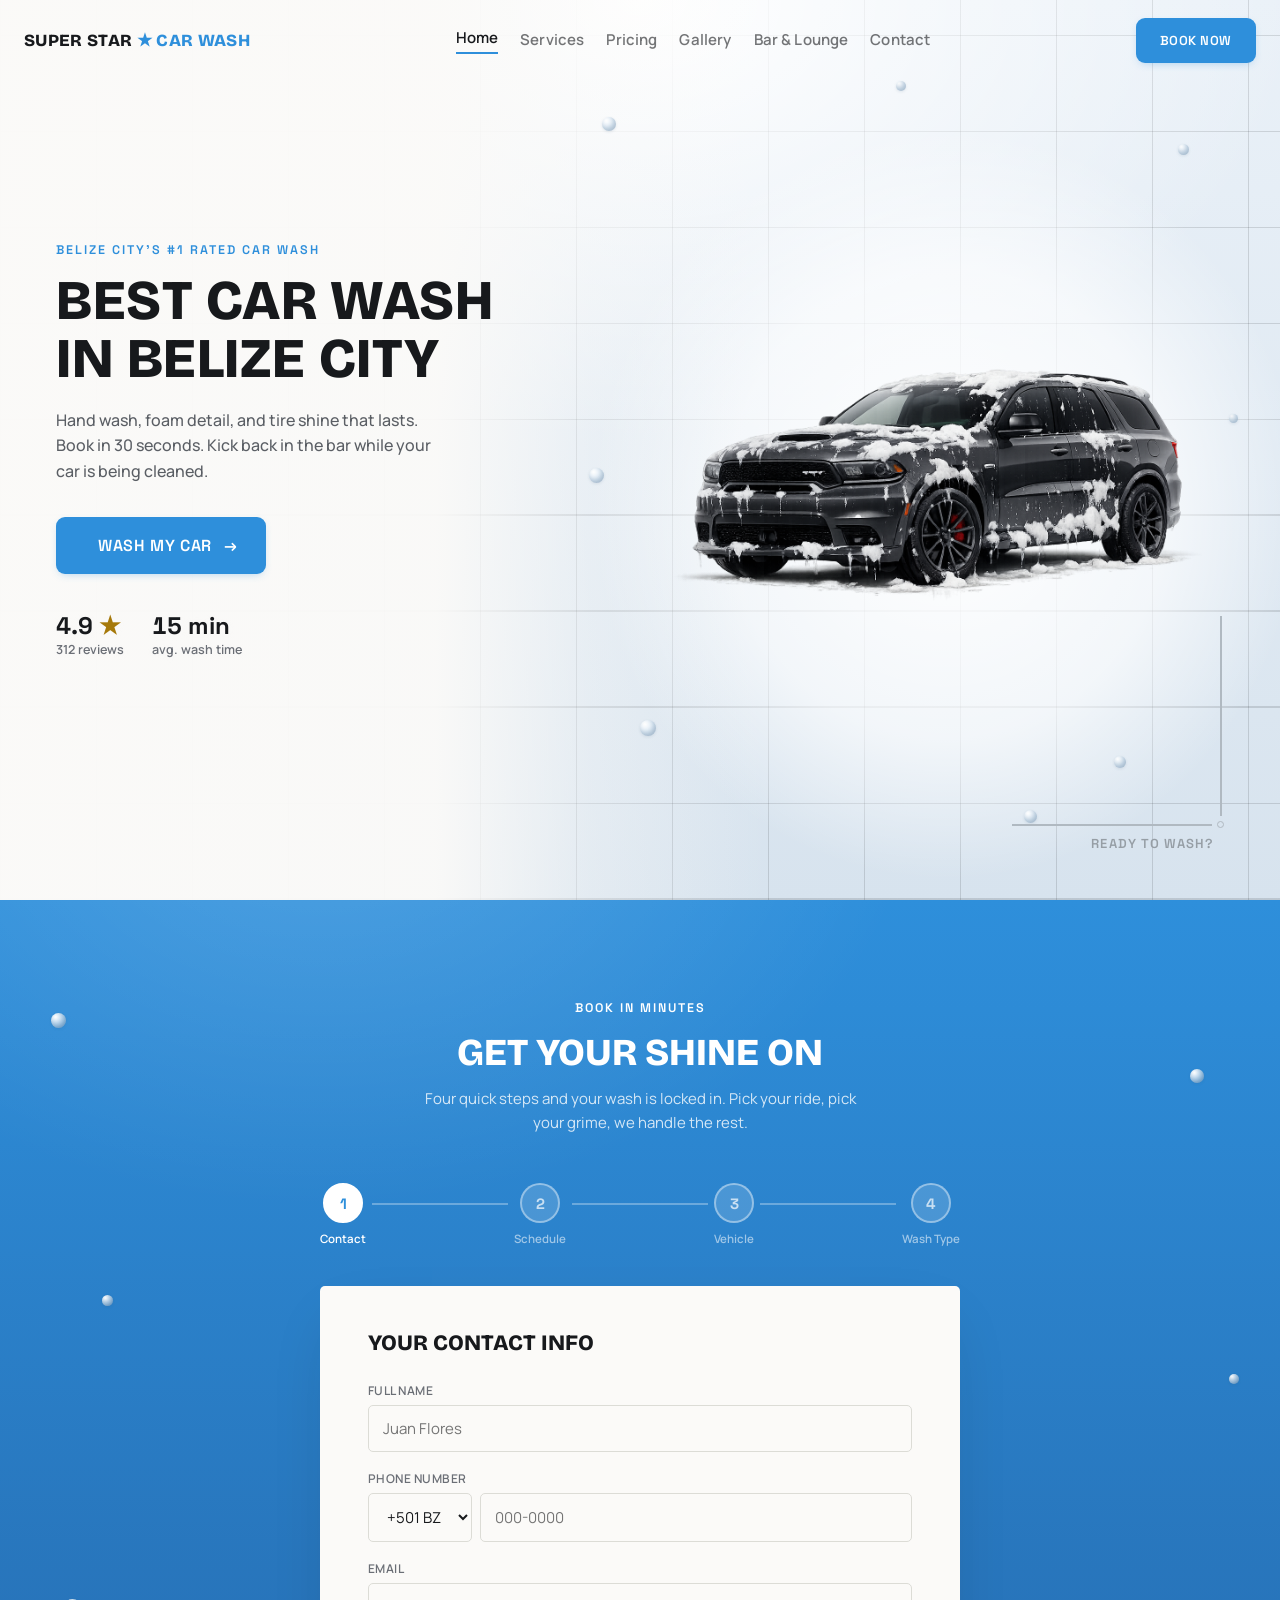
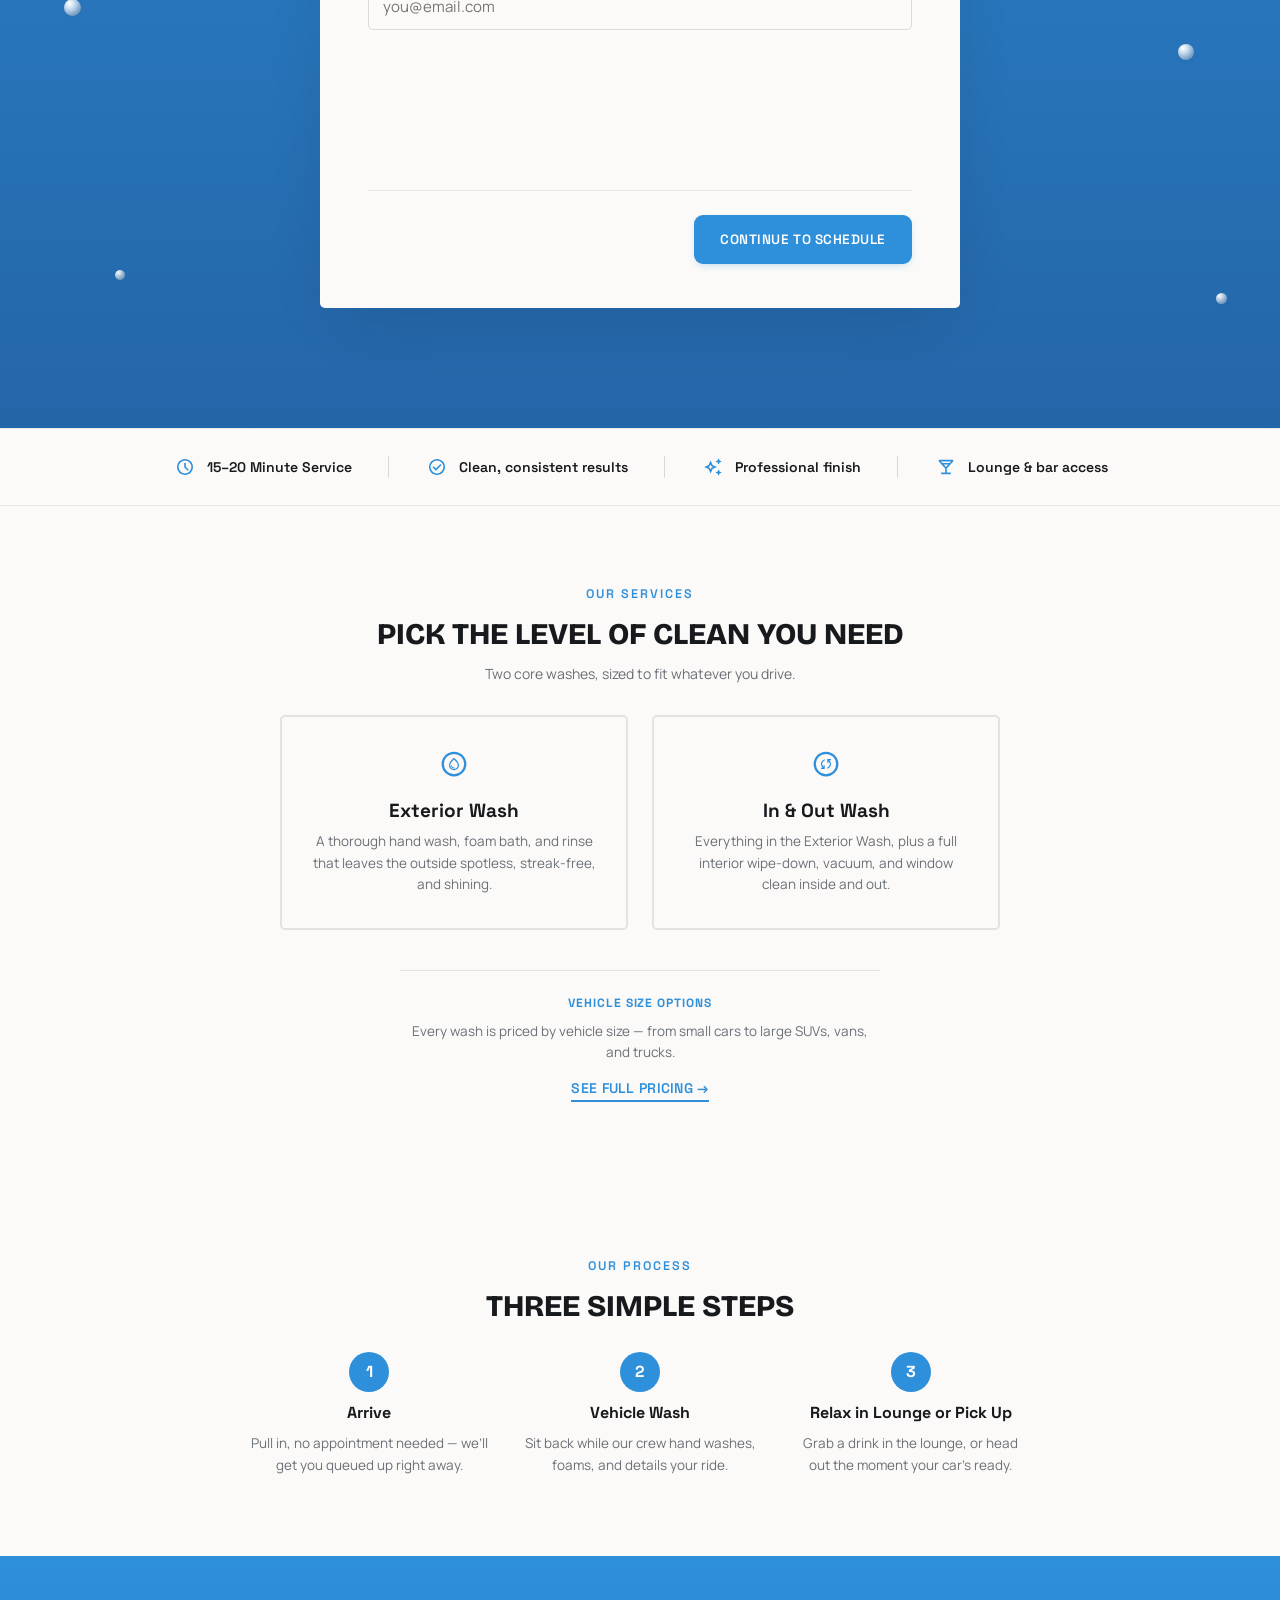
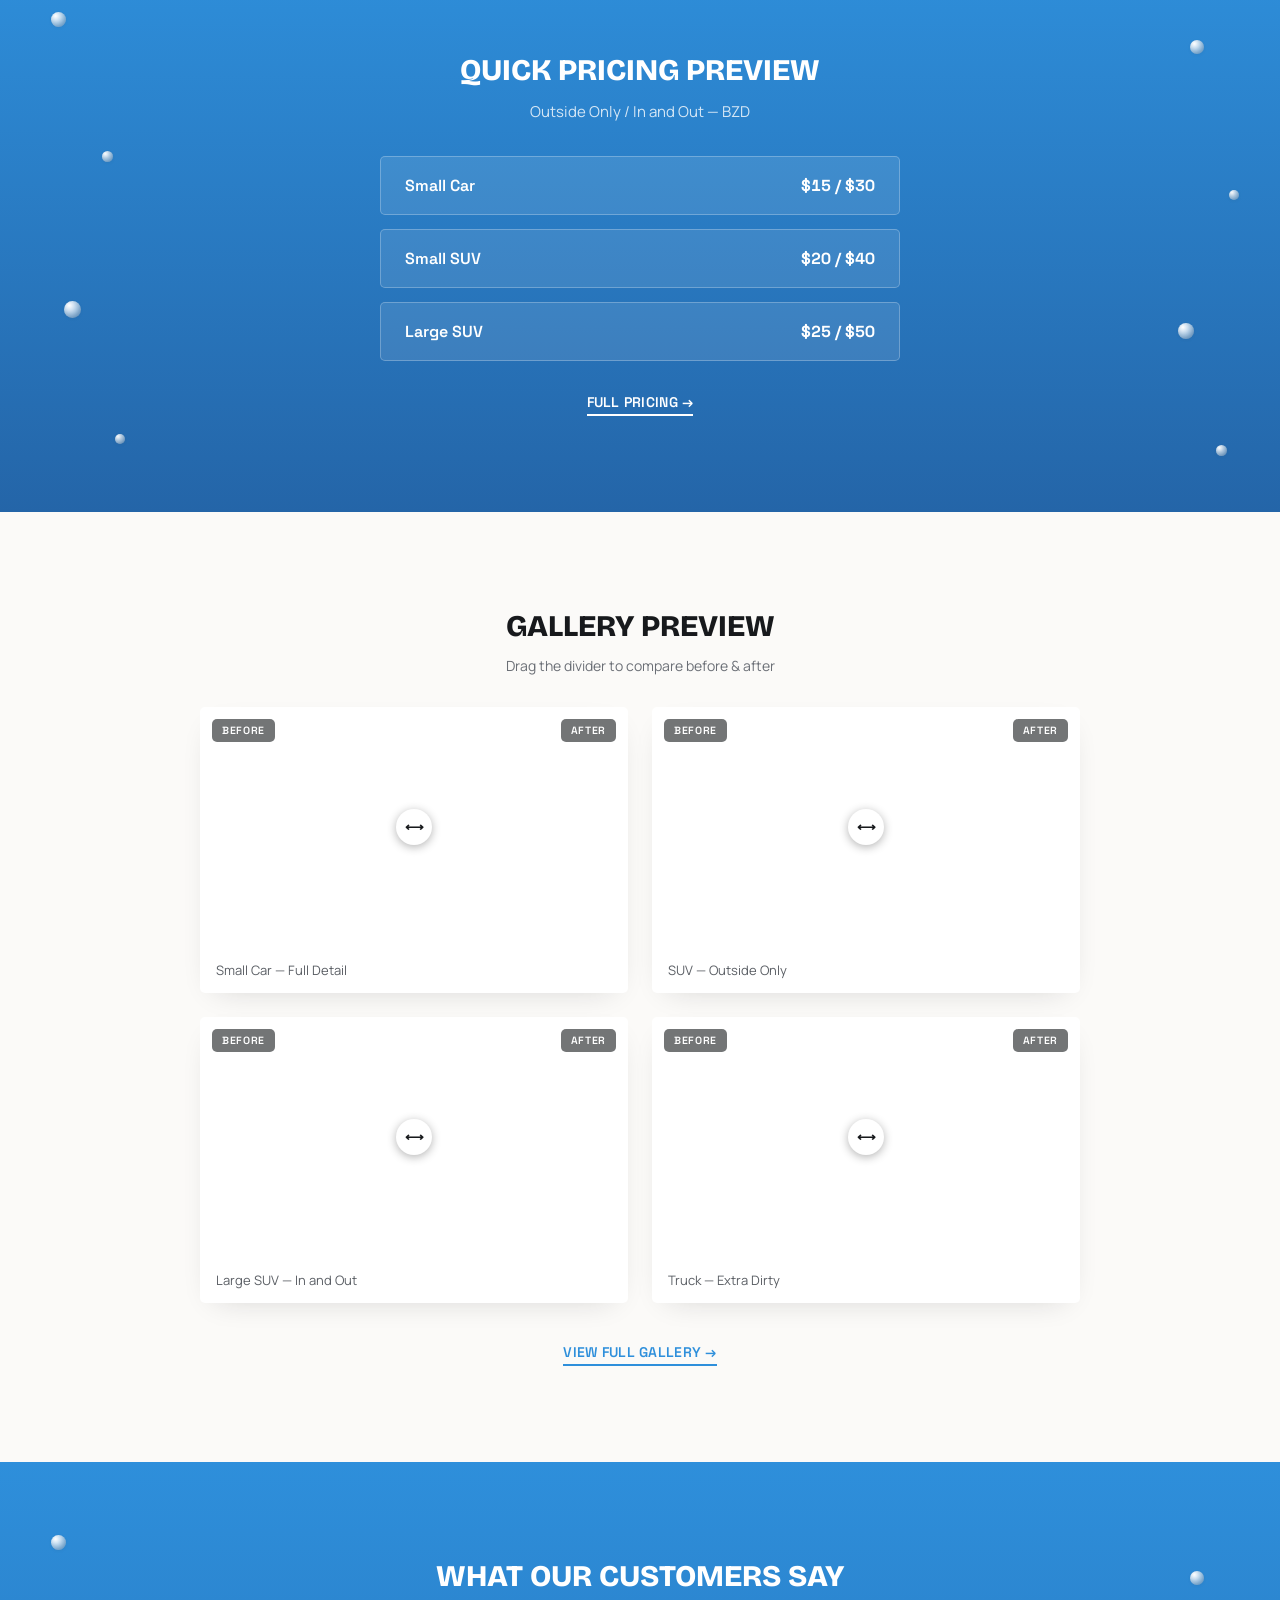
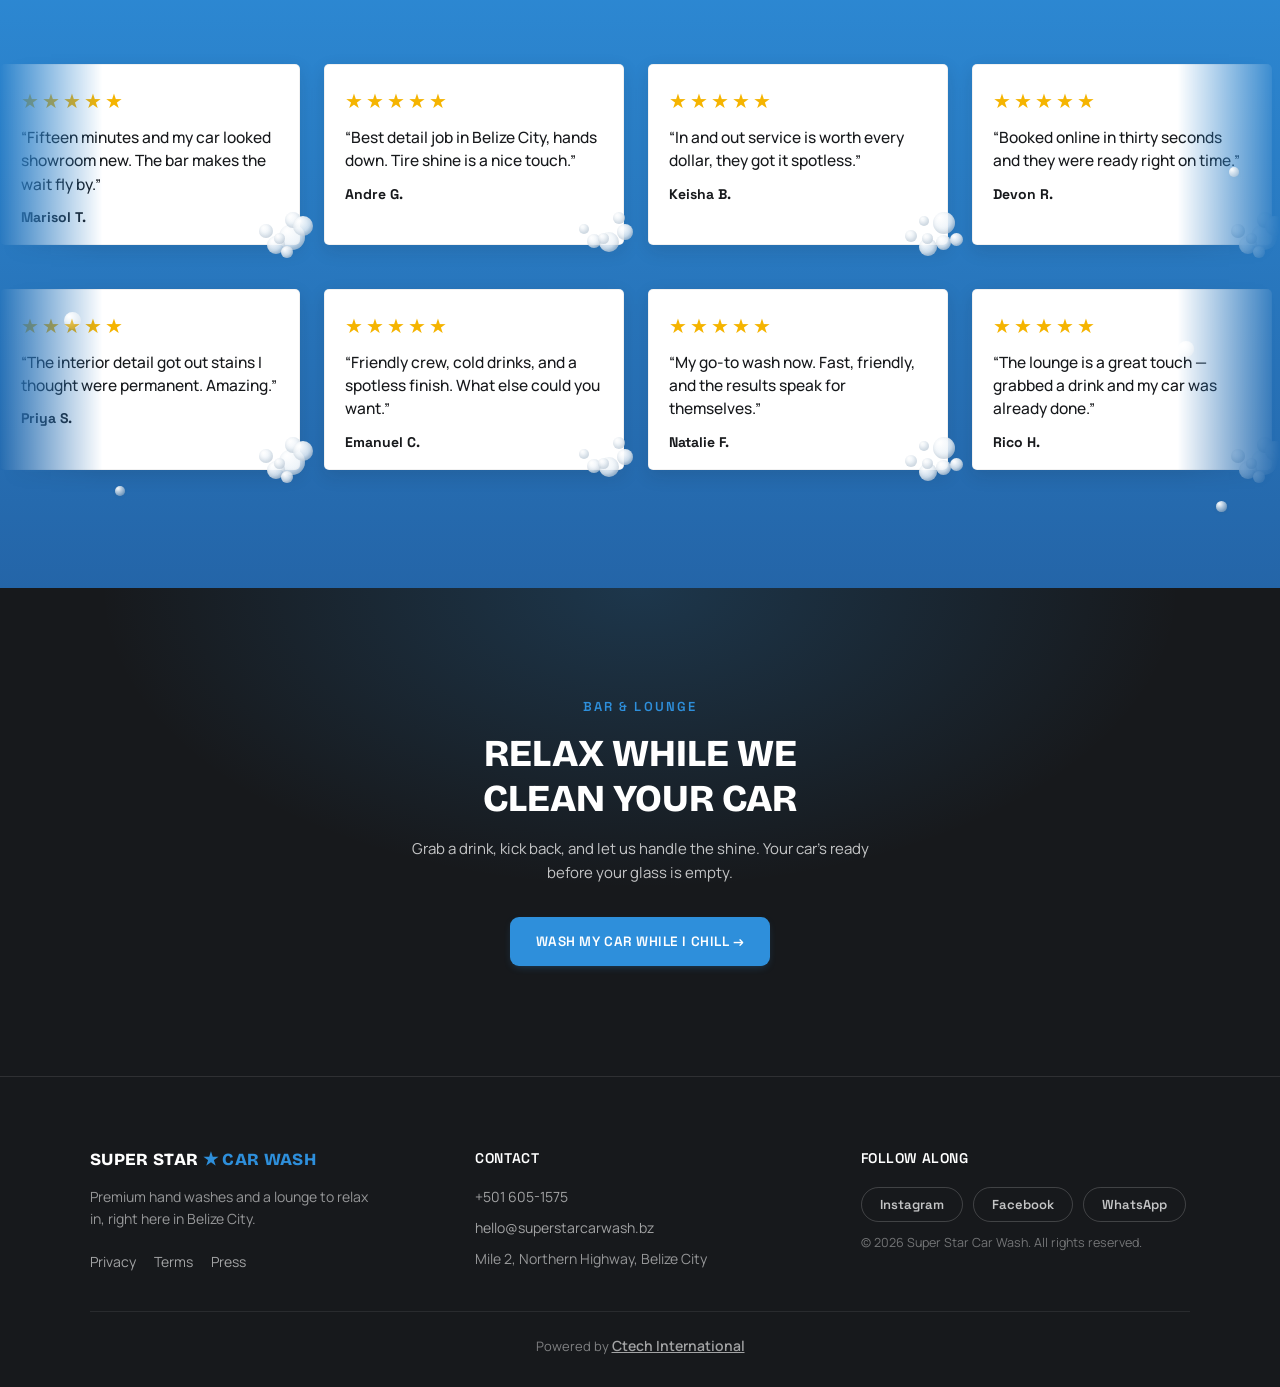
==== commit 2889b7f7: "Full website pending polish" ====
--- a/index.html
+++ b/index.html
@@ -3,6 +3,7 @@
 <head>
 	<meta charset="UTF-8">
 	<meta name="viewport" content="width=device-width, initial-scale=1.0, viewport-fit=cover">
+	<link rel="icon" type="image/svg+xml" href="data:image/svg+xml,%3Csvg xmlns='http://www.w3.org/2000/svg' viewBox='0 0 100 100'%3E%3Crect width='100' height='100' rx='22' fill='%232E8FDB'/%3E%3Ctext x='50' y='71' font-size='62' text-anchor='middle' fill='white' font-family='Arial'%3E%E2%98%85%3C/text%3E%3C/svg%3E">
 	<title>Super Star Car Wash — Best Car Wash in Belize City</title>
 	<meta name="description" content="Hand wash, foam detail, and tire shine that lasts. Book in 30 seconds. Kick back in the bar while your car is being cleaned.">
 	<meta name="theme-color" content="#2E8FDB">
@@ -358,7 +359,7 @@
 				<div class="price-row"><span>Small SUV</span><span>$20 / $40</span></div>
 				<div class="price-row"><span>Large SUV</span><span>$25 / $50</span></div>
 			</div>
-			<a class="text-link onblue" href="#pricing">Full Pricing &rarr;</a>
+			<a class="text-link onblue" href="pricing.html">Full Pricing &rarr;</a>
 		</section>
 
 		<!-- ================= GALLERY PREVIEW ================= -->
@@ -366,7 +367,7 @@
 			<h2 class="h2">Gallery Preview</h2>
 			<p class="lede muted">Drag the divider to compare before &amp; after</p>
 			<div class="gallery-grid" id="gallery-grid"></div>
-			<a class="text-link" href="#gallery">View Full Gallery &rarr;</a>
+			<a class="text-link" href="gallery.html">View Full Gallery &rarr;</a>
 		</section>
 
 		<!-- ================= TESTIMONIALS ================= -->
--- a/styles.css
+++ b/styles.css
@@ -492,6 +492,7 @@
 }
 .price-cards { display: grid; grid-template-columns: 1fr; gap: 16px; width: 100%; max-width: 900px; margin-top: 8px; }
 .price-card {
+	display: flex; flex-direction: column;
 	border: 2px solid var(--border-2); border-radius: var(--radius); background: var(--surface);
 	padding: 22px 20px; text-align: center;
 	transition: border-color .18s ease, box-shadow .18s ease, transform .15s ease;
@@ -501,7 +502,7 @@
 }
 .price-card-title { font-family: var(--font-mono-ish); font-weight: 700; font-size: 16px; color: var(--ink); margin: 0 0 4px; }
 .price-card-sub { font-family: var(--font-body); font-size: 12px; color: var(--muted); margin: 0 0 16px; }
-.price-card-rows { display: flex; flex-direction: column; gap: 8px; }
+.price-card-rows { display: flex; flex-direction: column; gap: 8px; margin-top: auto; }
 .price-card-row {
 	display: flex; align-items: center; justify-content: space-between; font-family: var(--font-mono-ish);
 	font-size: 13.5px; color: var(--ink); background: rgba(46,143,219,.06); border-radius: var(--radius); padding: 10px 14px;
@@ -856,6 +857,21 @@
 }
 
 /* ============================================================
+   PHOTO COLLECTION (gallery.html)
+   ============================================================ */
+.photo-grid { display: grid; grid-template-columns: repeat(2, 1fr); gap: 12px; width: 100%; max-width: 900px; margin-top: 8px; }
+.photo-grid-img {
+	width: 100%; height: 160px; object-fit: cover; border-radius: var(--radius);
+	box-shadow: 0 10px 30px -16px rgba(23,25,28,.2); transition: transform .2s ease, box-shadow .2s ease;
+}
+.photo-grid-img:hover { transform: translateY(-3px); box-shadow: 0 18px 40px -18px rgba(23,25,28,.3); }
+
+@media (min-width: 700px) {
+	.photo-grid { grid-template-columns: repeat(3, 1fr); gap: 16px; }
+	.photo-grid-img { height: 200px; }
+}
+
+/* ============================================================
    TESTIMONIALS
    ============================================================ */
 .testimonials {
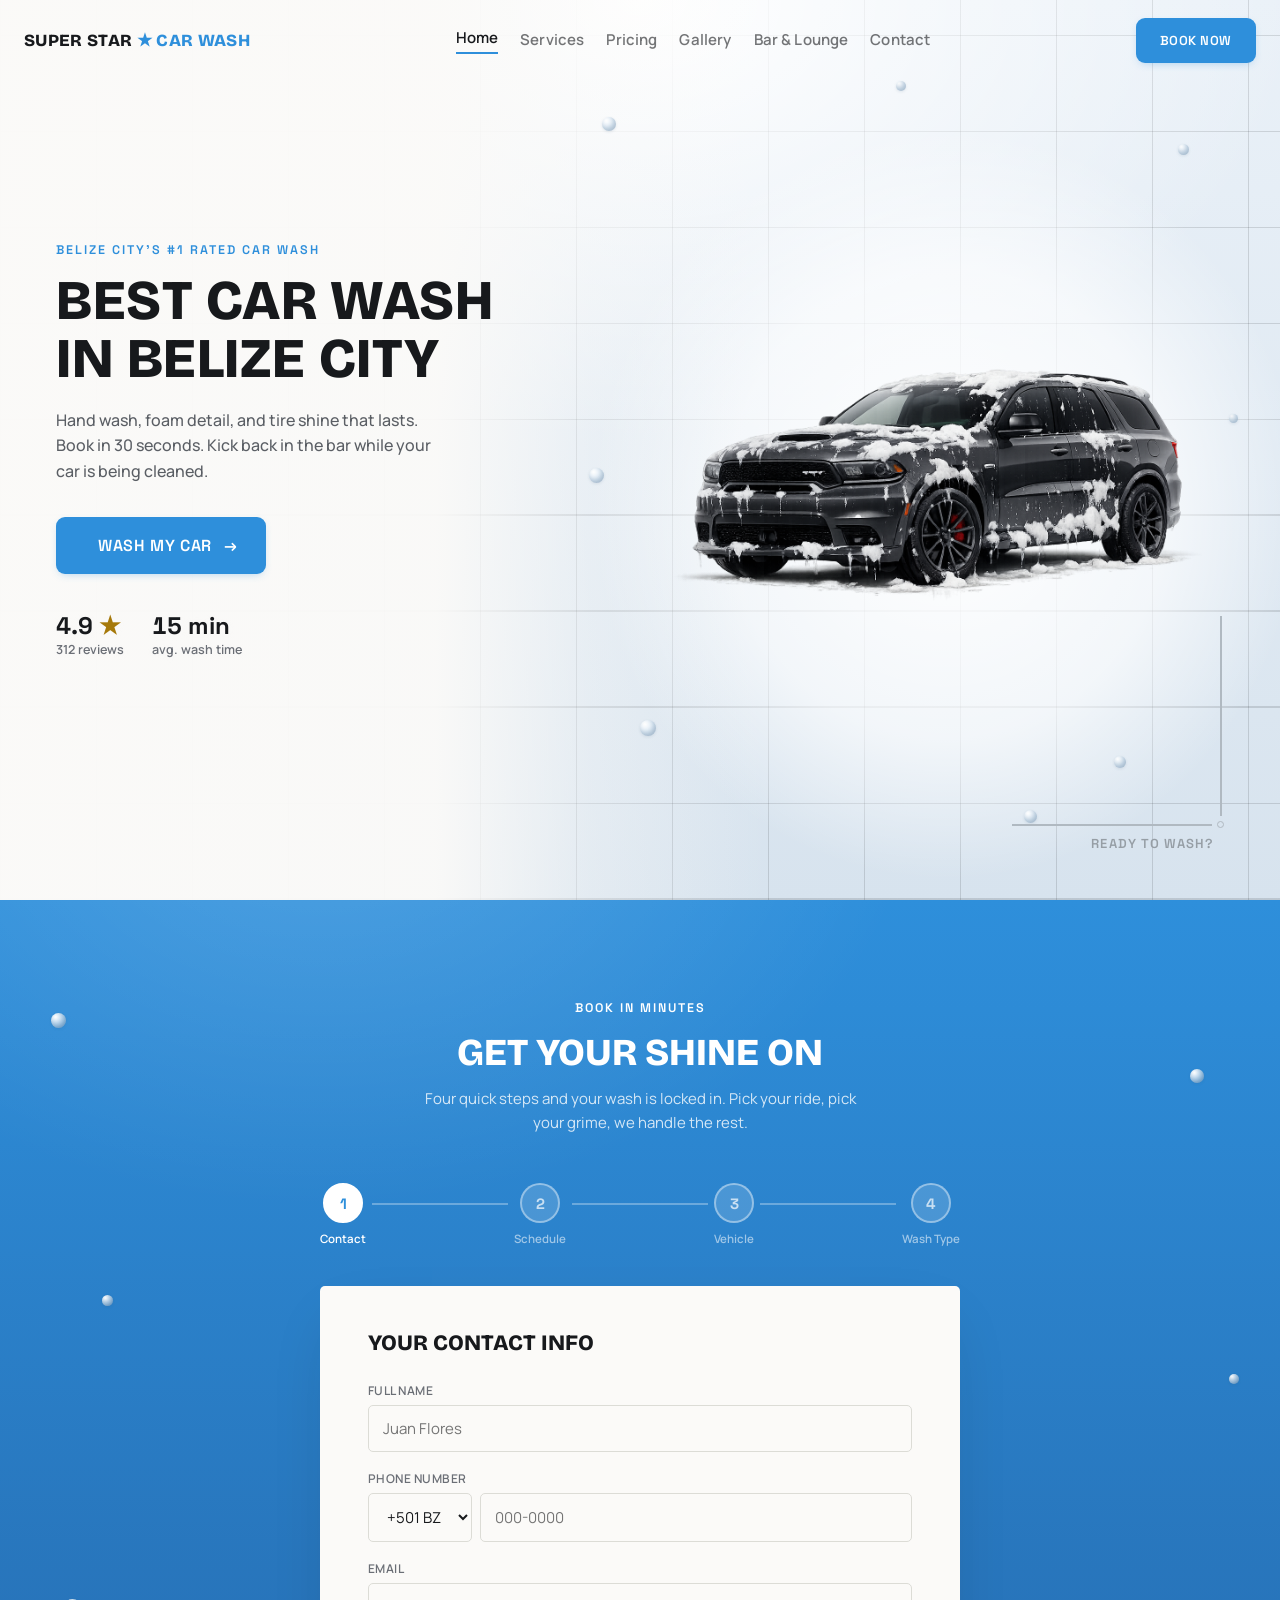
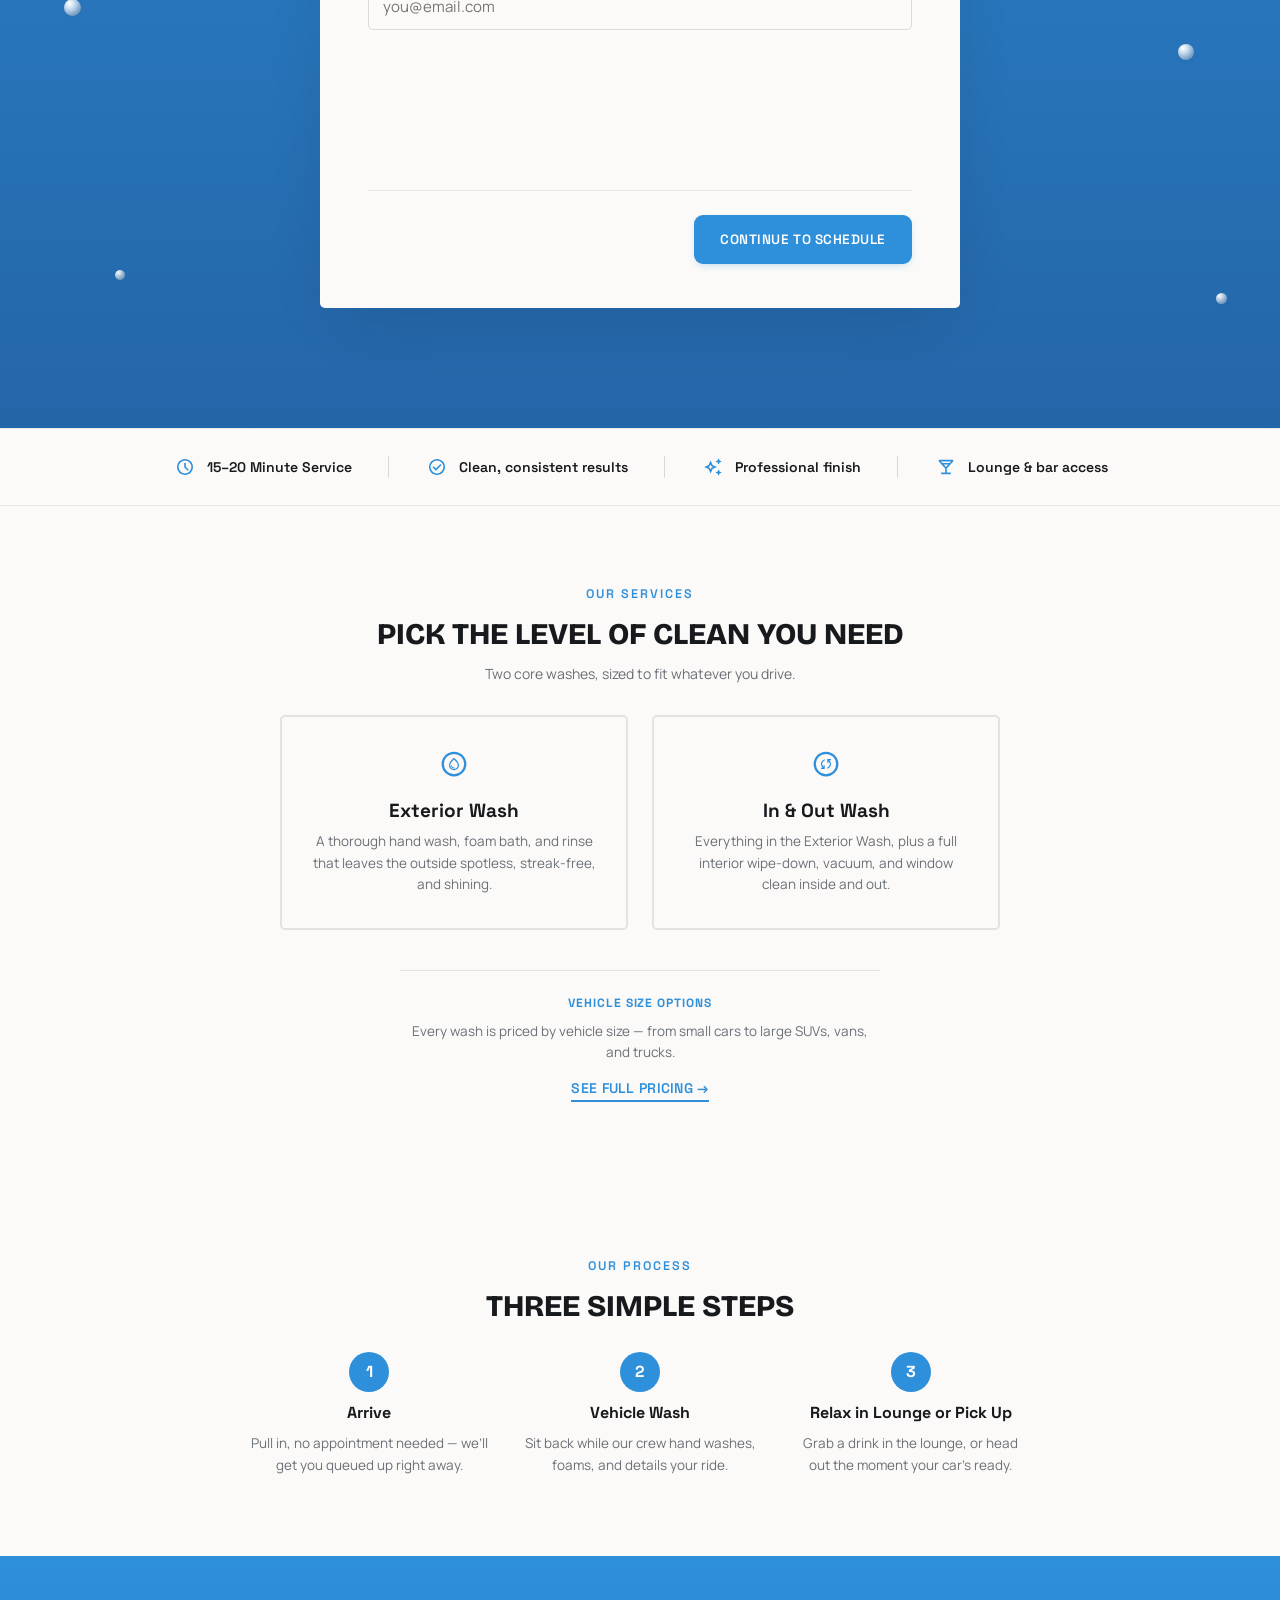
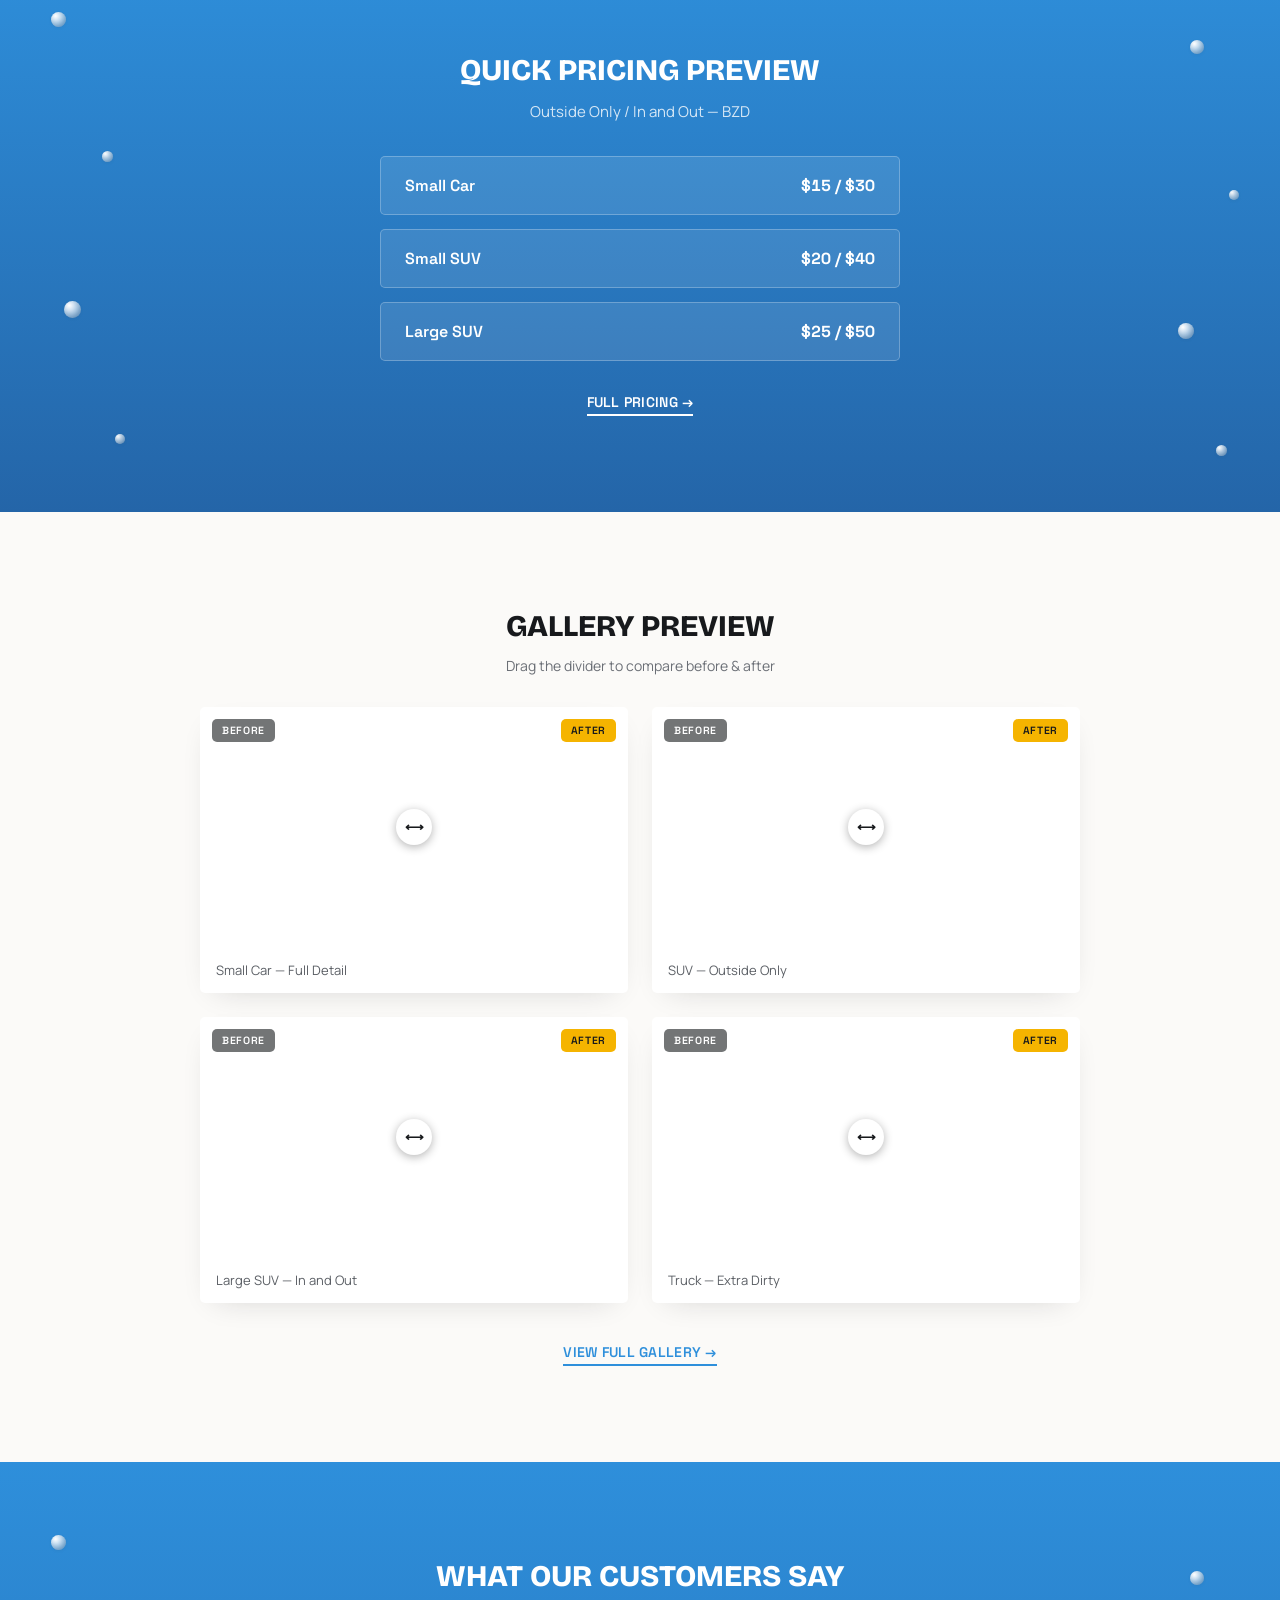
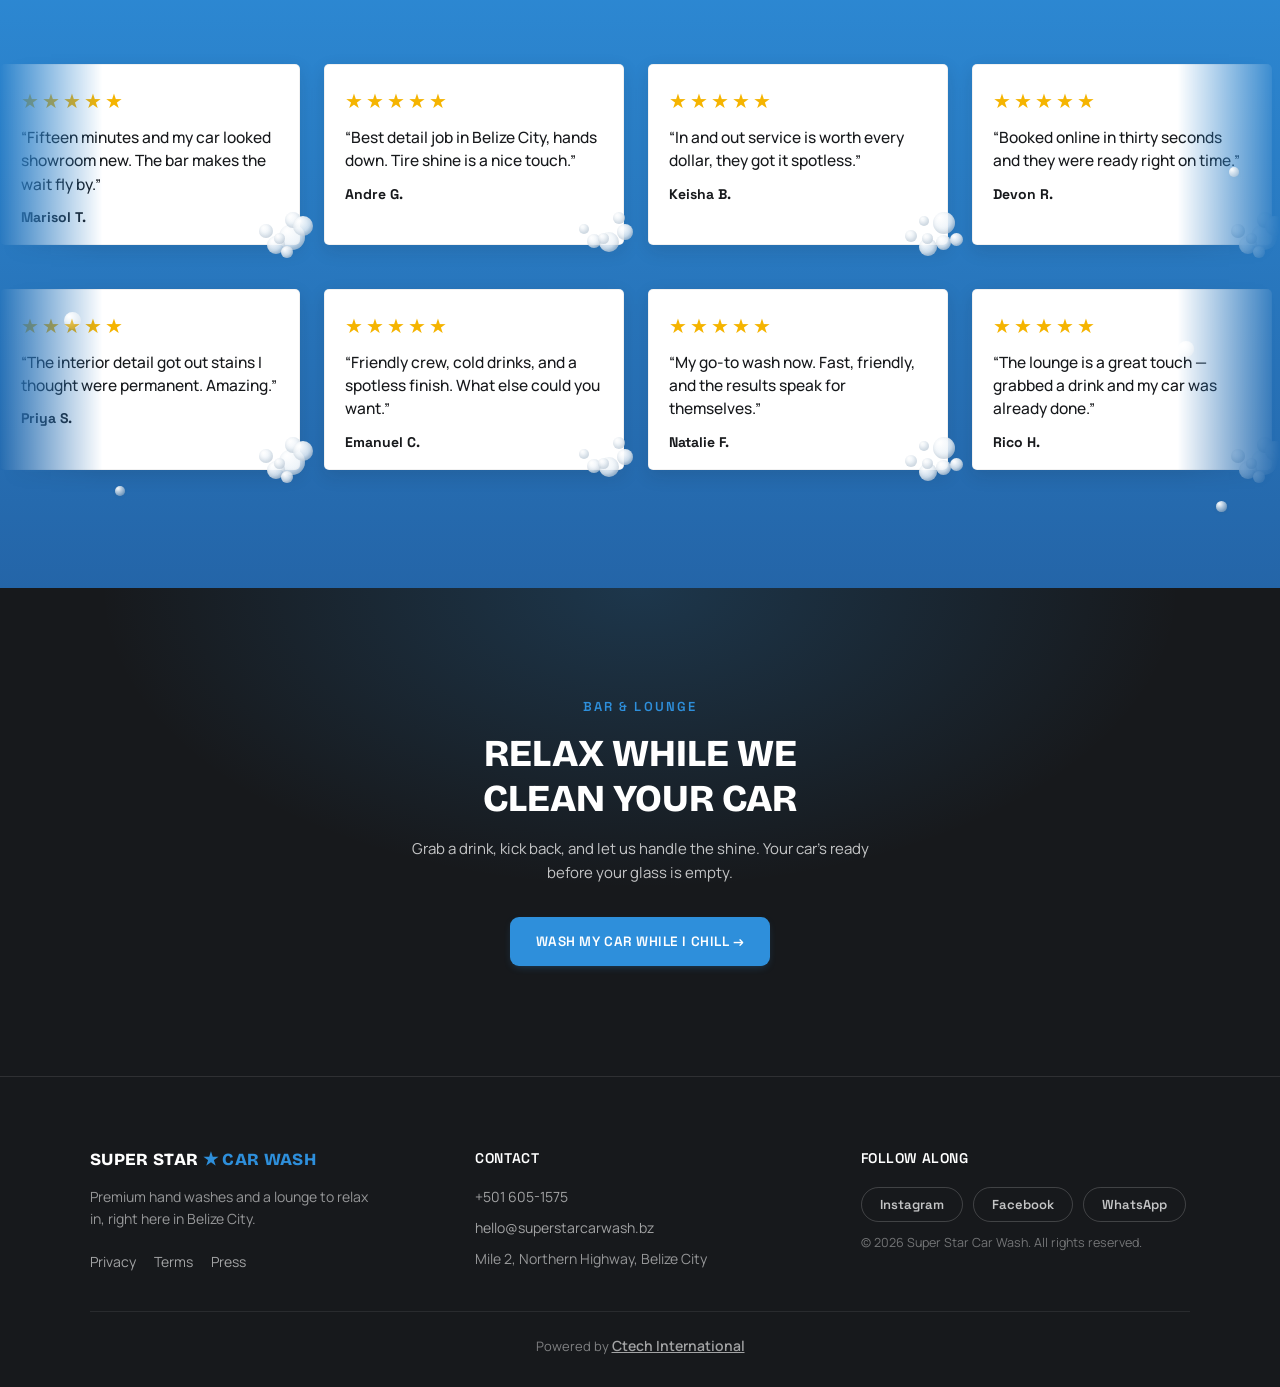
==== commit a5645a1c: "Quality updates" ====
--- a/index.html
+++ b/index.html
@@ -425,6 +425,9 @@
 		</div>
 	</footer>
 
-	<script src="script.js"></script>
+	<script src="js/main.js"></script>
+	<script src="js/booking.js"></script>
+	<script src="js/compare.js"></script>
+	<script src="js/home.js"></script>
 </body>
 </html>
--- a/styles.css
+++ b/styles.css
@@ -790,21 +790,19 @@
 
 .compare {
 	border-radius: var(--radius); overflow: hidden; box-shadow: 0 10px 30px -16px rgba(23,25,28,.2); background: #fff;
-	transition: box-shadow .2s ease, transform .2s ease;
-}
-.compare:hover { box-shadow: 0 18px 40px -18px rgba(23,25,28,.3); transform: translateY(-3px); }
+}
 .compare-frame { position: relative; height: 220px; overflow: hidden; cursor: ew-resize; user-select: none; }
 .compare-after, .compare-before {
 	position: absolute; inset: 0; background-repeat: no-repeat; background-size: cover;
 }
 .compare-after { background-image: repeating-linear-gradient(135deg, #cfe3f5 0px, #cfe3f5 12px, #ddeefa 12px, #ddeefa 24px); }
-.compare-before { overflow: hidden; background-image: repeating-linear-gradient(135deg, #dfe2e5 0px, #dfe2e5 12px, #e9ebed 12px, #e9ebed 24px); }
+.compare-before { background-image: repeating-linear-gradient(135deg, #dfe2e5 0px, #dfe2e5 12px, #e9ebed 12px, #e9ebed 24px); }
 .compare-tag {
 	position: absolute; top: 12px; background: rgba(23,25,28,.6); color: #fff; font: 600 10.5px var(--font-mono-ish);
 	letter-spacing: .06em; text-transform: uppercase; padding: 5px 10px; border-radius: var(--radius); z-index: 4;
 }
 .compare-tag.before { left: 12px; }
-.compare-tag.after { right: 12px; }
+.compare-tag.after { right: 12px; background: var(--rating-gold); color: var(--ink); }
 .compare-divider { position: absolute; top: 0; bottom: 0; width: 3px; background: #fff; transform: translateX(-50%); z-index: 3; }
 .compare-handle {
 	position: absolute; top: 50%; transform: translate(-50%, -50%); width: 36px; height: 36px; border-radius: 50%;
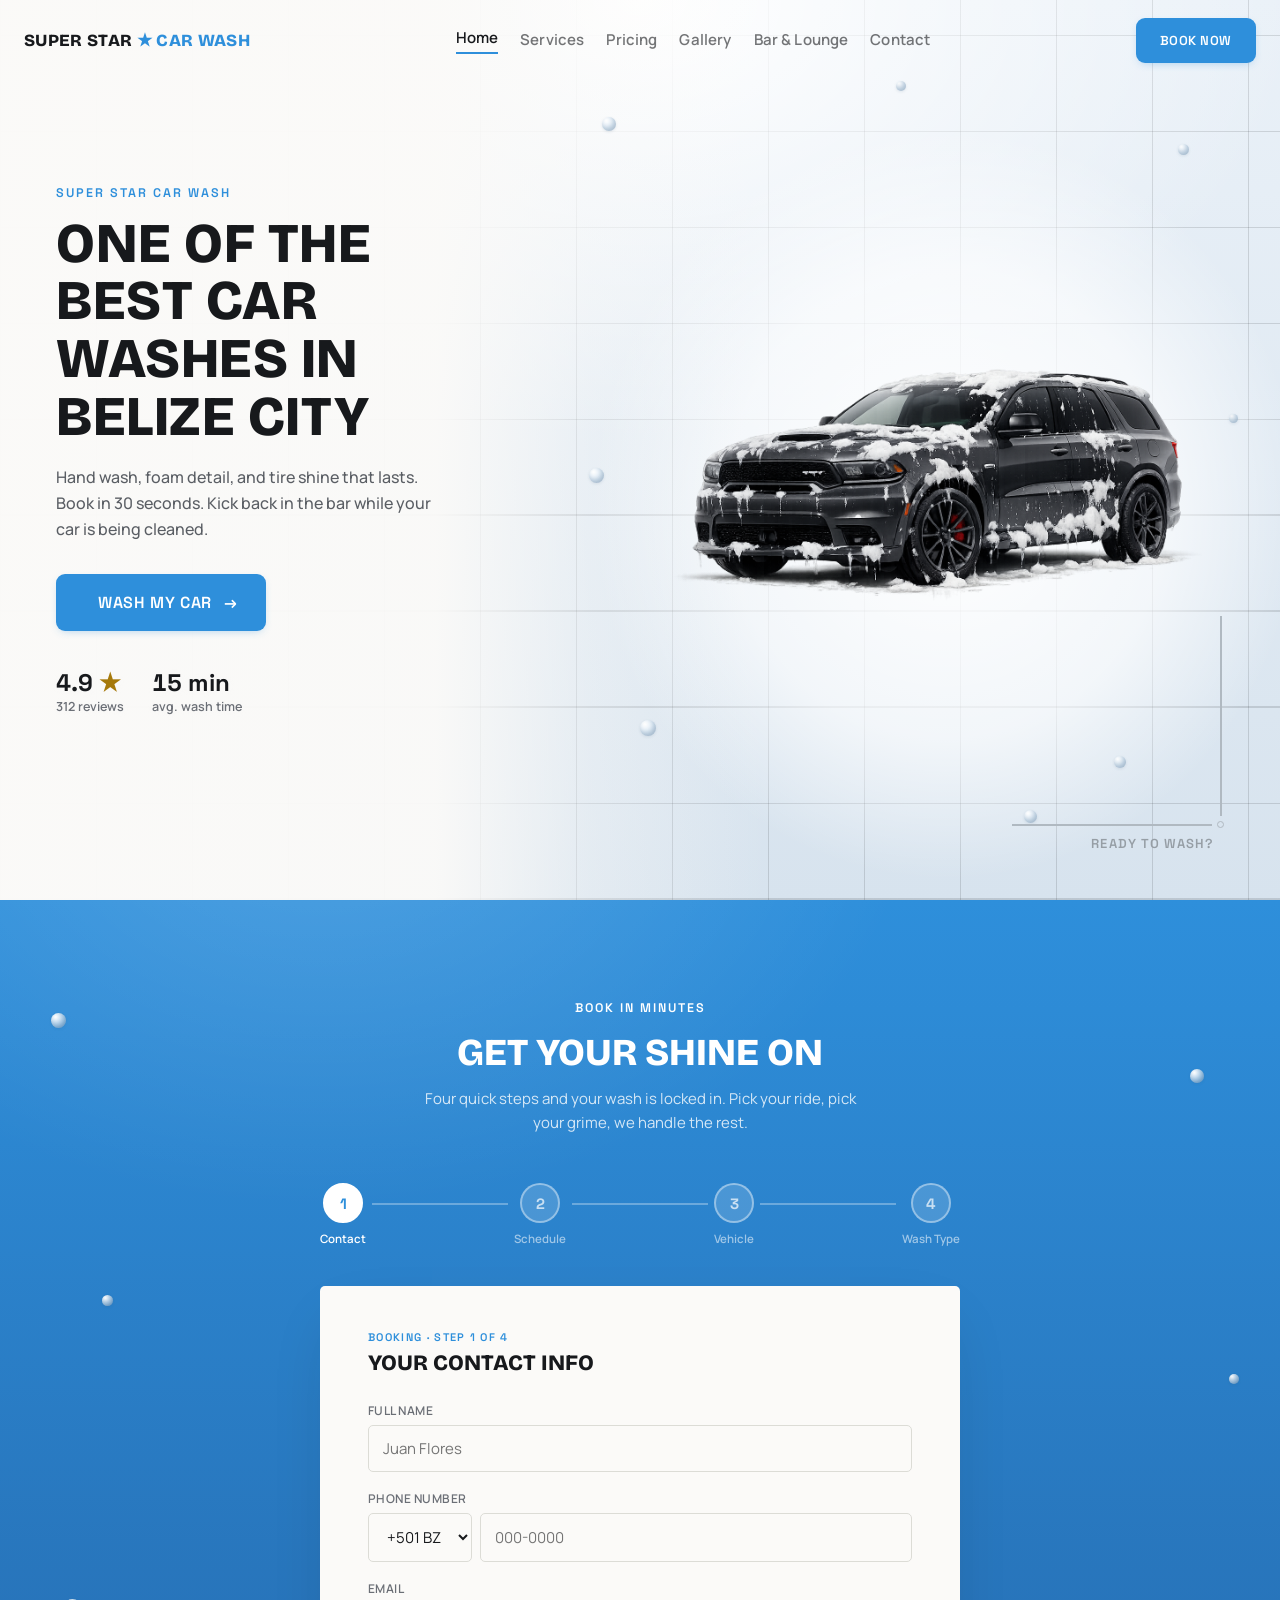
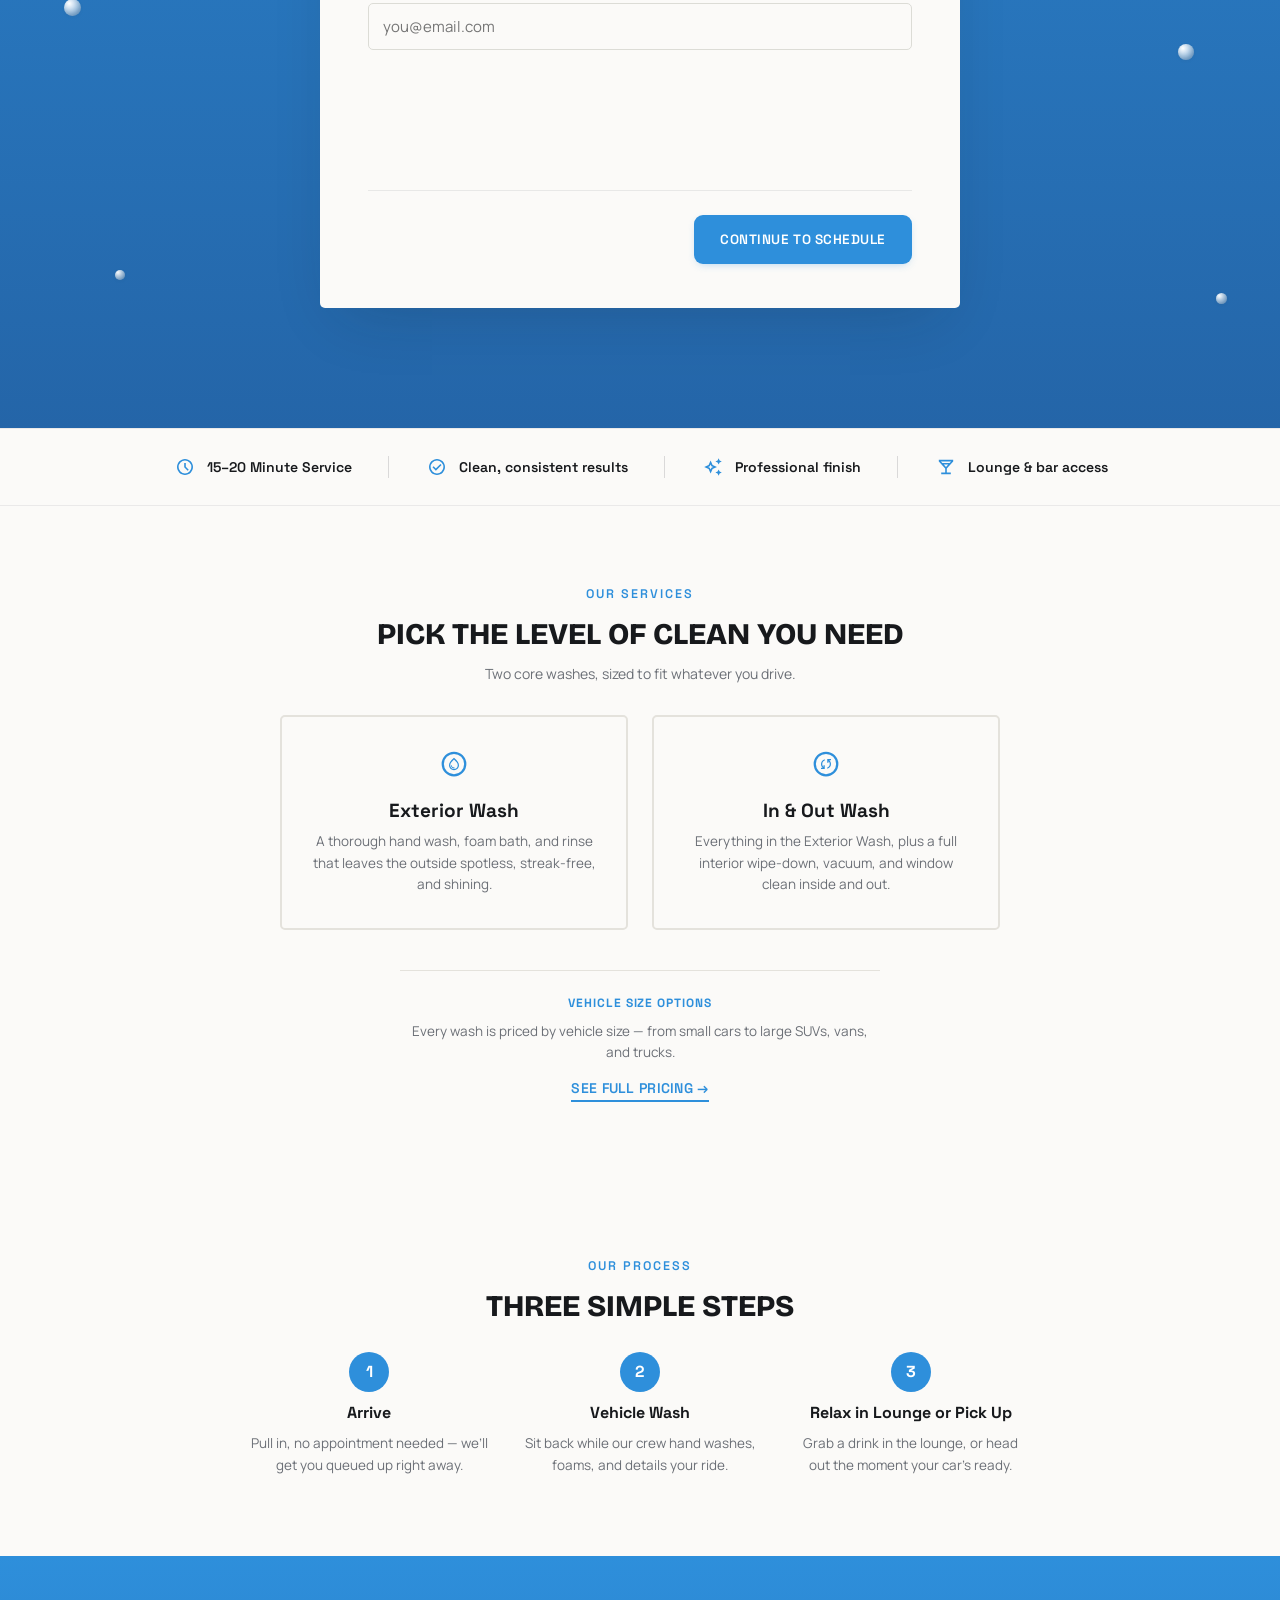
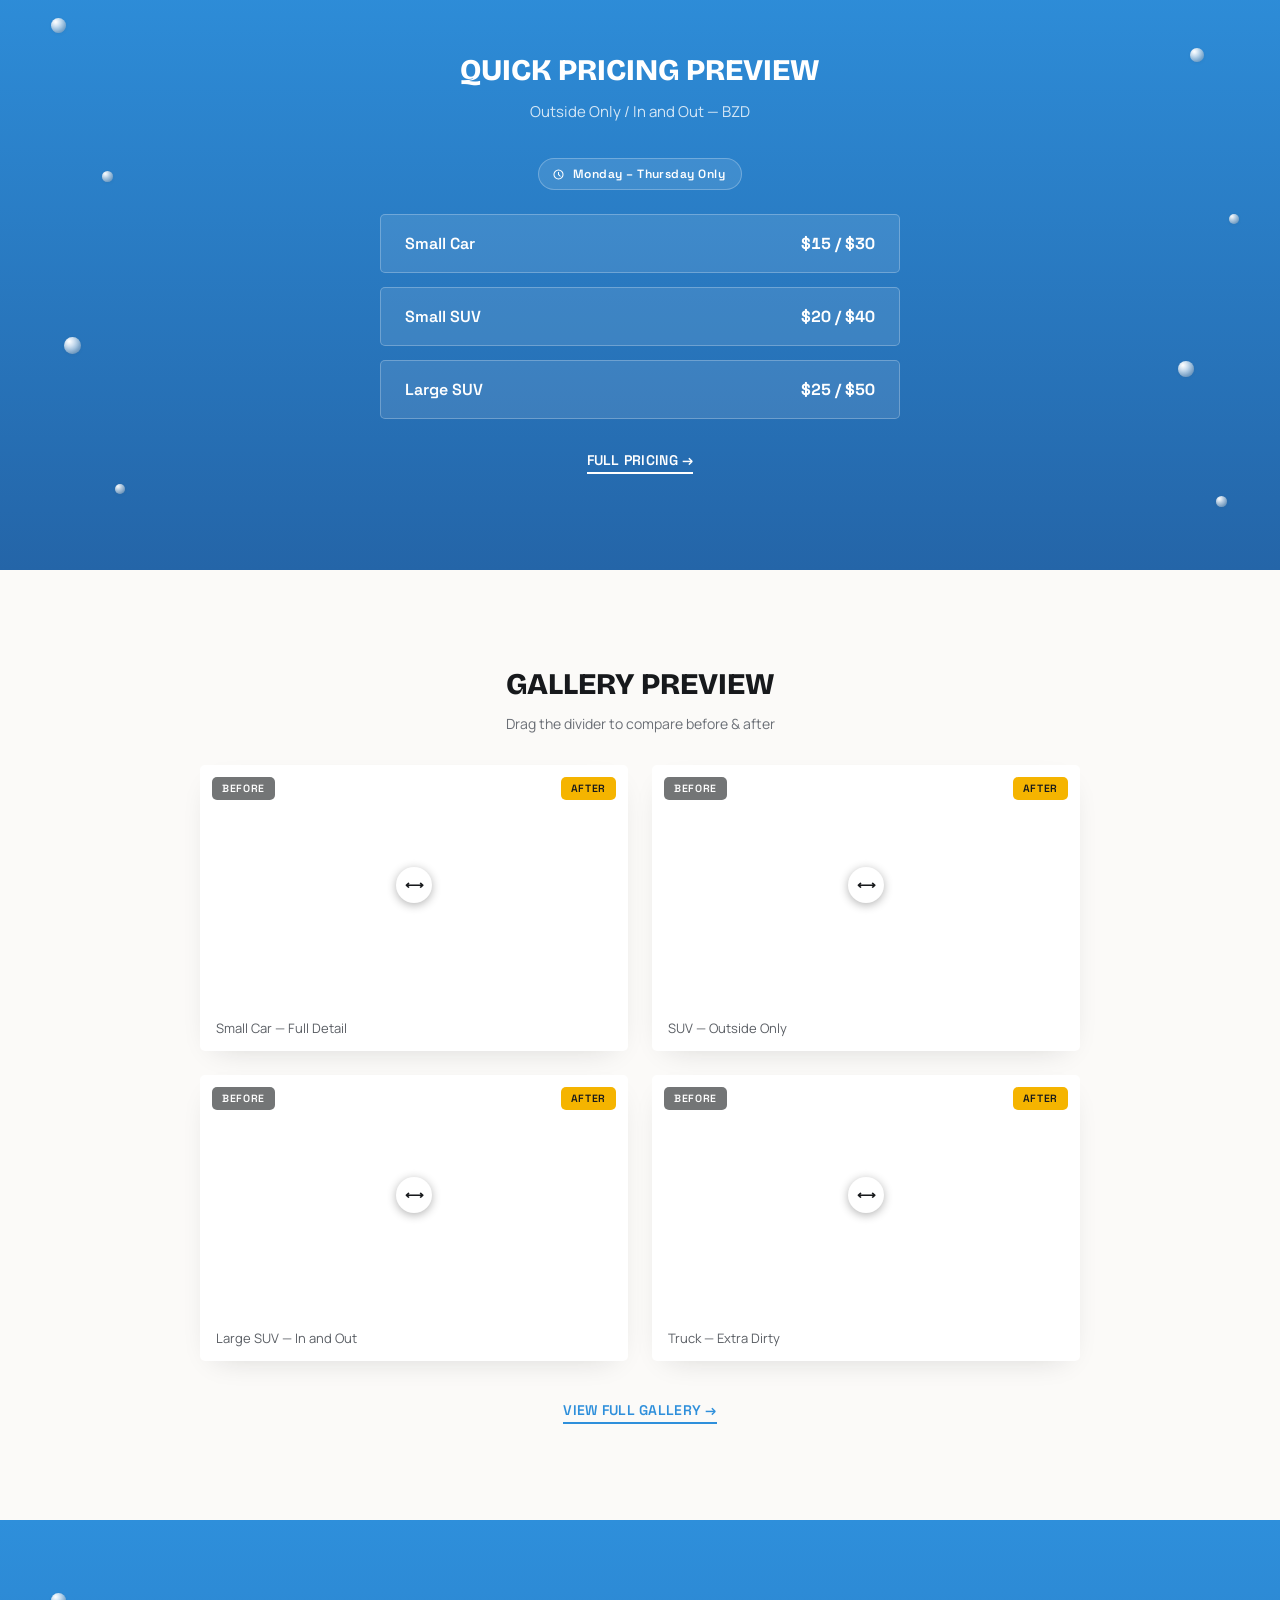
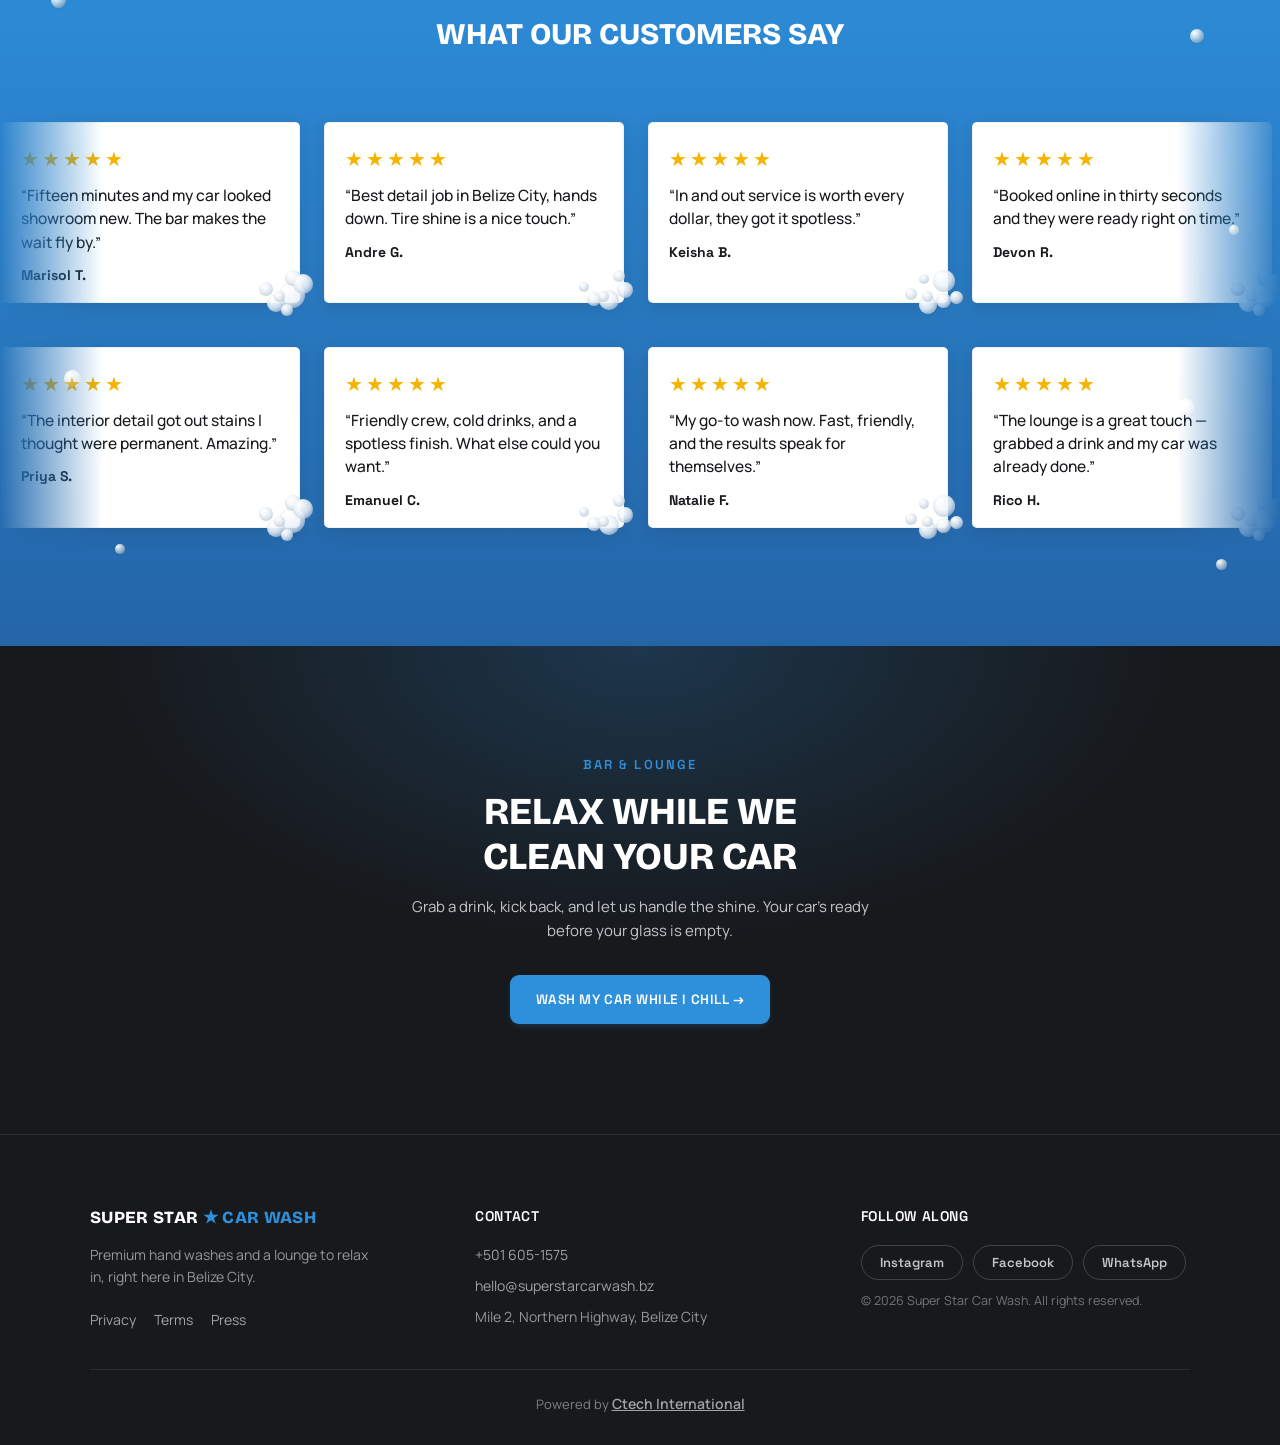
==== commit b6e7d8d8: "Client requested changes" ====
--- a/index.html
+++ b/index.html
@@ -13,7 +13,7 @@
 	<meta property="og:type" content="website">
 	<meta property="og:site_name" content="Super Star Car Wash">
 	<meta property="og:locale" content="en_US">
-	<meta property="og:title" content="Super Star Car Wash — Best Car Wash in Belize City">
+	<meta property="og:title" content="Super Star Car Wash — One of the Best Car Washes in Belize City">
 	<meta property="og:description" content="Hand wash, foam detail, and tire shine that lasts. Book in 30 seconds. Kick back in the bar while your car is being cleaned.">
 	<meta property="og:url" content="https://heavystinger.github.io/superstar-car-wash-website/">
 	<meta property="og:image" content="https://heavystinger.github.io/superstar-car-wash-website/assets/hero-car-2.png">
@@ -21,7 +21,7 @@
 	<meta property="og:image:height" content="1024">
 
 	<meta name="twitter:card" content="summary_large_image">
-	<meta name="twitter:title" content="Super Star Car Wash — Best Car Wash in Belize City">
+	<meta name="twitter:title" content="Super Star Car Wash — One of the Best Car Washes in Belize City">
 	<meta name="twitter:description" content="Hand wash, foam detail, and tire shine that lasts. Book in 30 seconds. Kick back in the bar while your car is being cleaned.">
 	<meta name="twitter:image" content="https://heavystinger.github.io/superstar-car-wash-website/assets/hero-car-2.png">
 
@@ -86,8 +86,8 @@
 			<div class="bubble-field" id="hero-bubbles" aria-hidden="true"></div>
 
 			<div class="hero-info" id="hero-info">
-				<p class="eyebrow">Belize City’s #1 Rated Car Wash</p>
-				<h1 class="h1">Best Car Wash in Belize City</h1>
+				<p class="eyebrow">Super Star Car Wash</p>
+				<h1 class="h1">One of the Best Car Washes in Belize City</h1>
 				<p class="hero-copy">Hand wash, foam detail, and tire shine that lasts. Book in 30 seconds. Kick back in the bar while your car is being cleaned.</p>
 				<button class="ssw-cta hero-btn" data-scroll-to="booking">Wash My Car <span class="arrow" aria-hidden="true">&rarr;</span></button>
 				<div class="hero-stats">
@@ -136,6 +136,7 @@
 
 					<!-- Step 1 : Contact -->
 					<div class="booking-panel" data-panel="1">
+						<p class="card-kicker">Booking &middot; Step 1 of 4</p>
 						<h3 class="card-title">Your Contact Info</h3>
 						<div class="field">
 							<label class="ssw-label" for="bk-name">Full Name</label>
@@ -186,6 +187,7 @@
 
 					<!-- Step 2 : Schedule -->
 					<div class="booking-panel" data-panel="2">
+						<p class="card-kicker">Booking &middot; Step 2 of 4</p>
 						<h3 class="card-title">Pick a Date &amp; Time</h3>
 						<p class="card-sub">Open Monday&ndash;Thursday, 7:30am&ndash;5:00pm.</p>
 						<div class="field-row">
@@ -204,6 +206,7 @@
 
 					<!-- Step 3 : Vehicle -->
 					<div class="booking-panel" data-panel="3">
+						<p class="card-kicker">Booking &middot; Step 3 of 4</p>
 						<h3 class="card-title">Pick Your Wash</h3>
 						<p class="card-sub">Choose the size that matches your ride.</p>
 						<div class="vehicle-grid" id="vehicle-grid"></div>
@@ -212,6 +215,7 @@
 
 					<!-- Step 4 : Wash Type -->
 					<div class="booking-panel" data-panel="4">
+						<p class="card-kicker">Booking &middot; Step 4 of 4</p>
 						<h3 class="card-title">Inside, Outside, or Both?</h3>
 						<p class="card-sub" id="wash-sub">Pricing scales with your vehicle.</p>
 
@@ -354,6 +358,10 @@
 			<div class="bubble-field" id="section-bubbles-2" aria-hidden="true"></div>
 			<h2 class="h2 onblue">Quick Pricing Preview</h2>
 			<p class="lede onblue-muted">Outside Only / In and Out &mdash; BZD</p>
+			<div class="price-hours-badge price-hours-badge--onblue">
+				<svg width="15" height="15" viewBox="0 0 40 40" aria-hidden="true"><g transform="translate(4,36) scale(0.033333)" fill="currentColor"><path d="m612-292 56-56-148-148v-184h-80v216l172 172ZM480-80q-83 0-156-31.5T197-197q-54-54-85.5-127T80-480q0-83 31.5-156T197-763q54-54 127-85.5T480-880q83 0 156 31.5T763-763q54 54 85.5 127T880-480q0 83-31.5 156T763-197q-54 54-127 85.5T480-80Zm0-400Zm0 320q133 0 226.5-93.5T800-480q0-133-93.5-226.5T480-800q-133 0-226.5 93.5T160-480q0 133 93.5 226.5T480-160Z"/></g></svg>
+				<span>Monday &ndash; Thursday Only</span>
+			</div>
 			<div class="price-rows">
 				<div class="price-row"><span>Small Car</span><span>$15 / $30</span></div>
 				<div class="price-row"><span>Small SUV</span><span>$20 / $40</span></div>
--- a/styles.css
+++ b/styles.css
@@ -490,6 +490,14 @@
 .price-table {
 	background: var(--surface); padding: 48px 20px; display: flex; flex-direction: column; align-items: center;
 }
+.price-hours-badge {
+	display: inline-flex; align-items: center; gap: 7px;
+	background: rgba(46,143,219,.08); border: 1px solid rgba(46,143,219,.2); border-radius: var(--radius-pill);
+	padding: 7px 16px 7px 12px; margin: 2px 0 24px;
+	font-family: var(--font-mono-ish); font-weight: 600; font-size: 12px; letter-spacing: .04em; color: var(--brand-blue);
+}
+.price-hours-badge svg { flex-shrink: 0; }
+.price-hours-badge--onblue { background: rgba(255,255,255,.1); border-color: rgba(255,255,255,.25); color: #fff; }
 .price-cards { display: grid; grid-template-columns: 1fr; gap: 16px; width: 100%; max-width: 900px; margin-top: 8px; }
 .price-card {
 	display: flex; flex-direction: column;
@@ -626,6 +634,10 @@
    letting it bubble up to scroll the page, which made the page feel
    stuck whenever the cursor was anywhere over the form. */
 .booking-body { flex: none; height: 560px; overflow-y: auto; padding: 0 4px; margin: 0 -4px; }
+.card-kicker {
+	font-family: var(--font-mono-ish); font-weight: 600; letter-spacing: .12em; text-transform: uppercase;
+	color: var(--brand-blue); font-size: 11px; margin: 0 0 6px;
+}
 .card-title { font-family: var(--font-display); font-weight: 800; font-size: 18px; text-transform: uppercase; color: var(--ink); margin: 0 0 22px; }
 .card-sub { font-family: var(--font-body); font-size: 13px; color: var(--muted); margin: -14px 0 20px; }
 
@@ -1027,7 +1039,7 @@
    every child — heading, map, the icon row, the button — is evenly
    and consistently spaced regardless of what order they're in. */
 .contact-side {
-	background: var(--surface); padding: 0 20px 48px; display: flex; flex-direction: column; align-items: center; gap: 28px;
+	background: var(--surface); padding: 40px 20px 48px; display: flex; flex-direction: column; align-items: center; gap: 28px;
 }
 .contact-side-heading { margin: 0; }
 
@@ -1040,7 +1052,7 @@
 /* Contact page's form: sits on the same light background as its
    sidebar instead of the blue treatment Home's booking section uses,
    so the two halves of the grid read as one continuous section. */
-.booking--plain { background: none; padding: 0 20px 48px; }
+.booking--plain { background: none; padding: 40px 20px 48px; }
 .booking--plain .step-dot { background: var(--surface); color: var(--muted); border: 2px solid var(--border-2); }
 .booking--plain .step.is-current .step-dot, .booking--plain .step.is-done .step-dot { background: var(--brand-blue); color: #fff; border-color: var(--brand-blue); }
 .booking--plain .step-line { background: var(--border-2); }
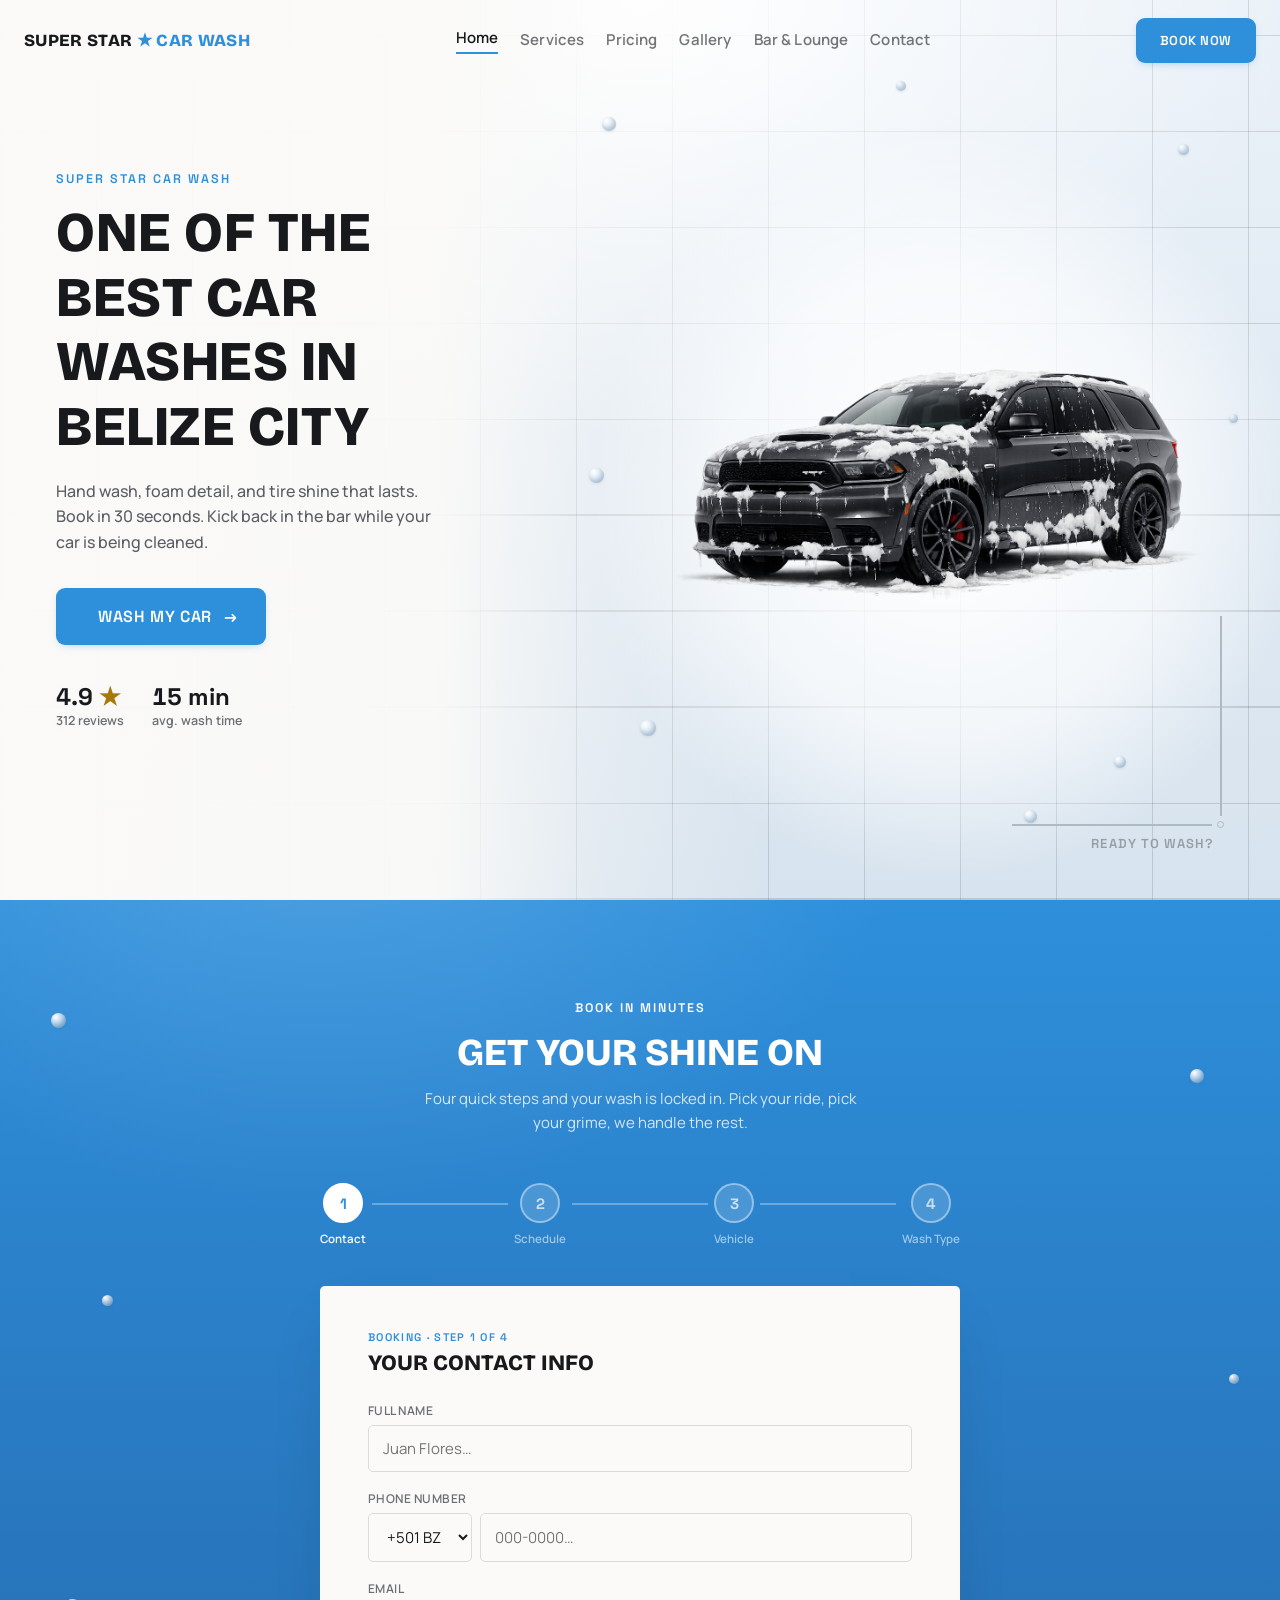
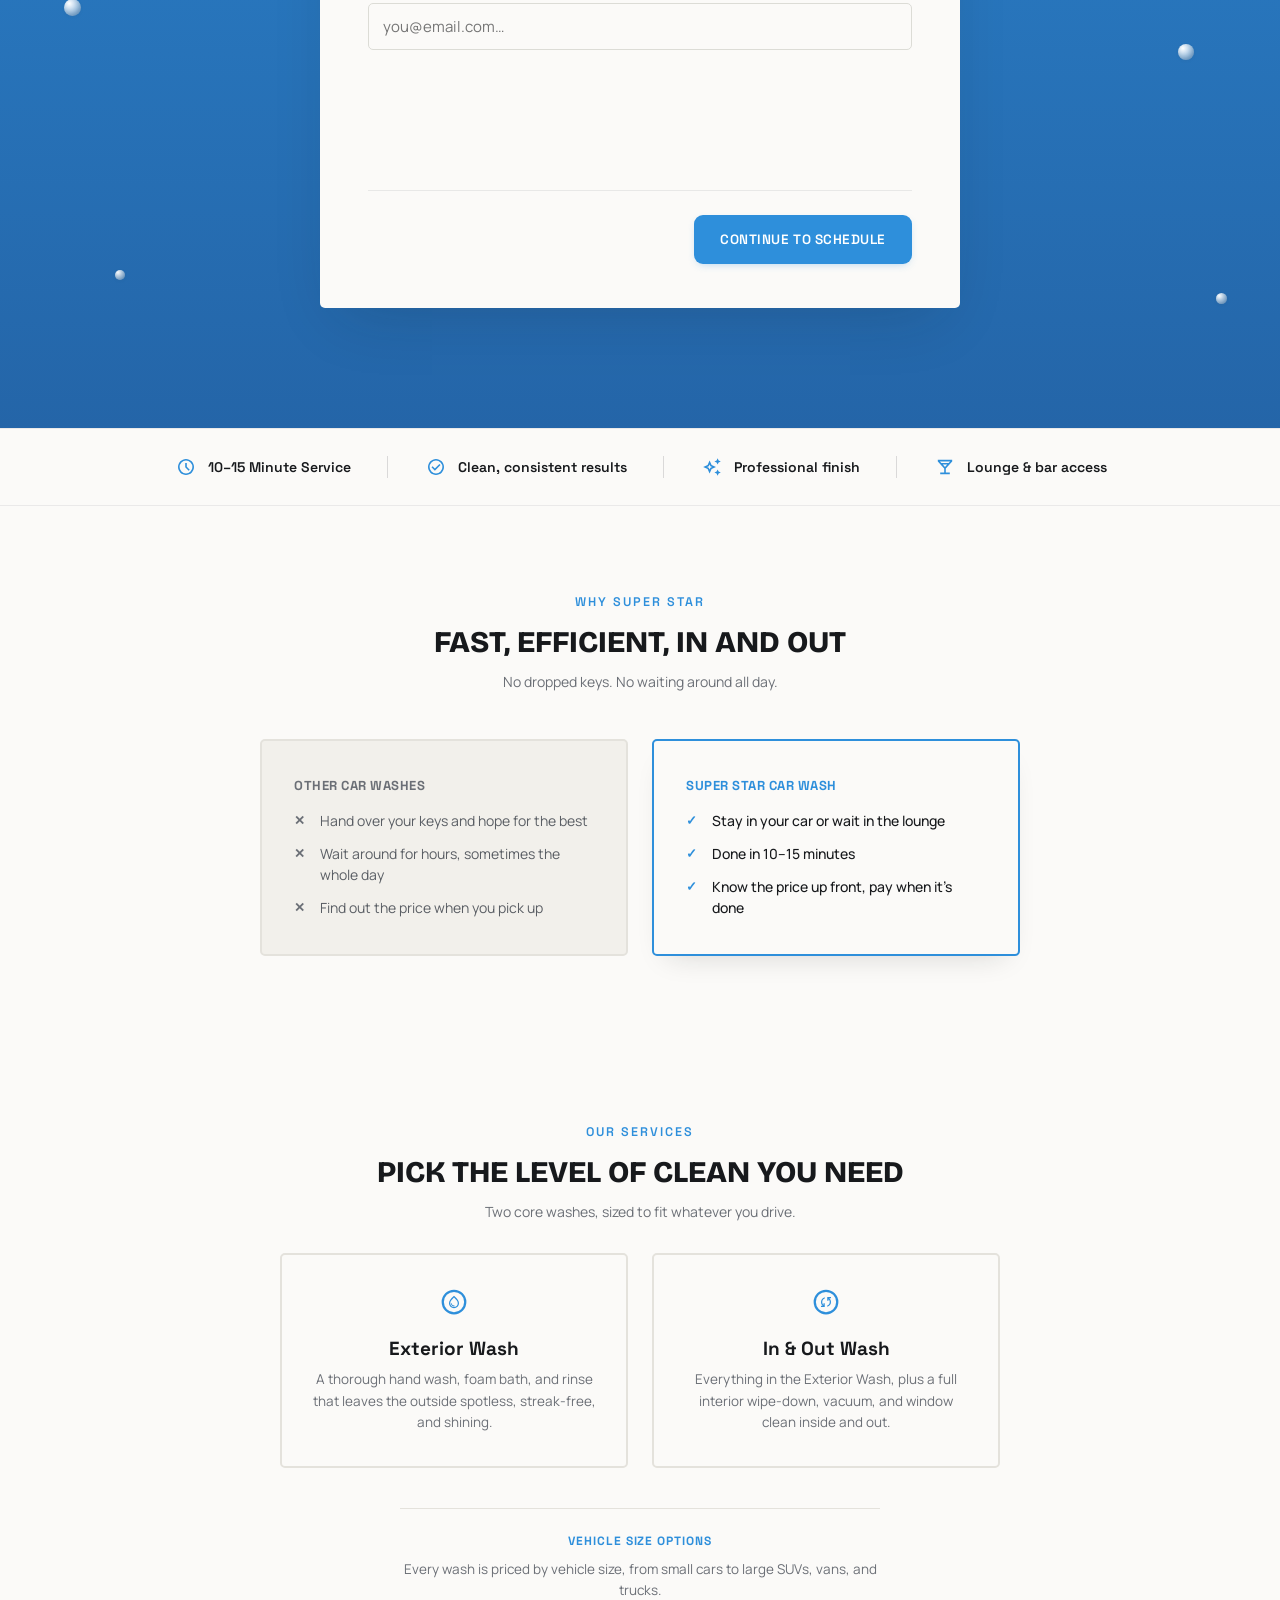
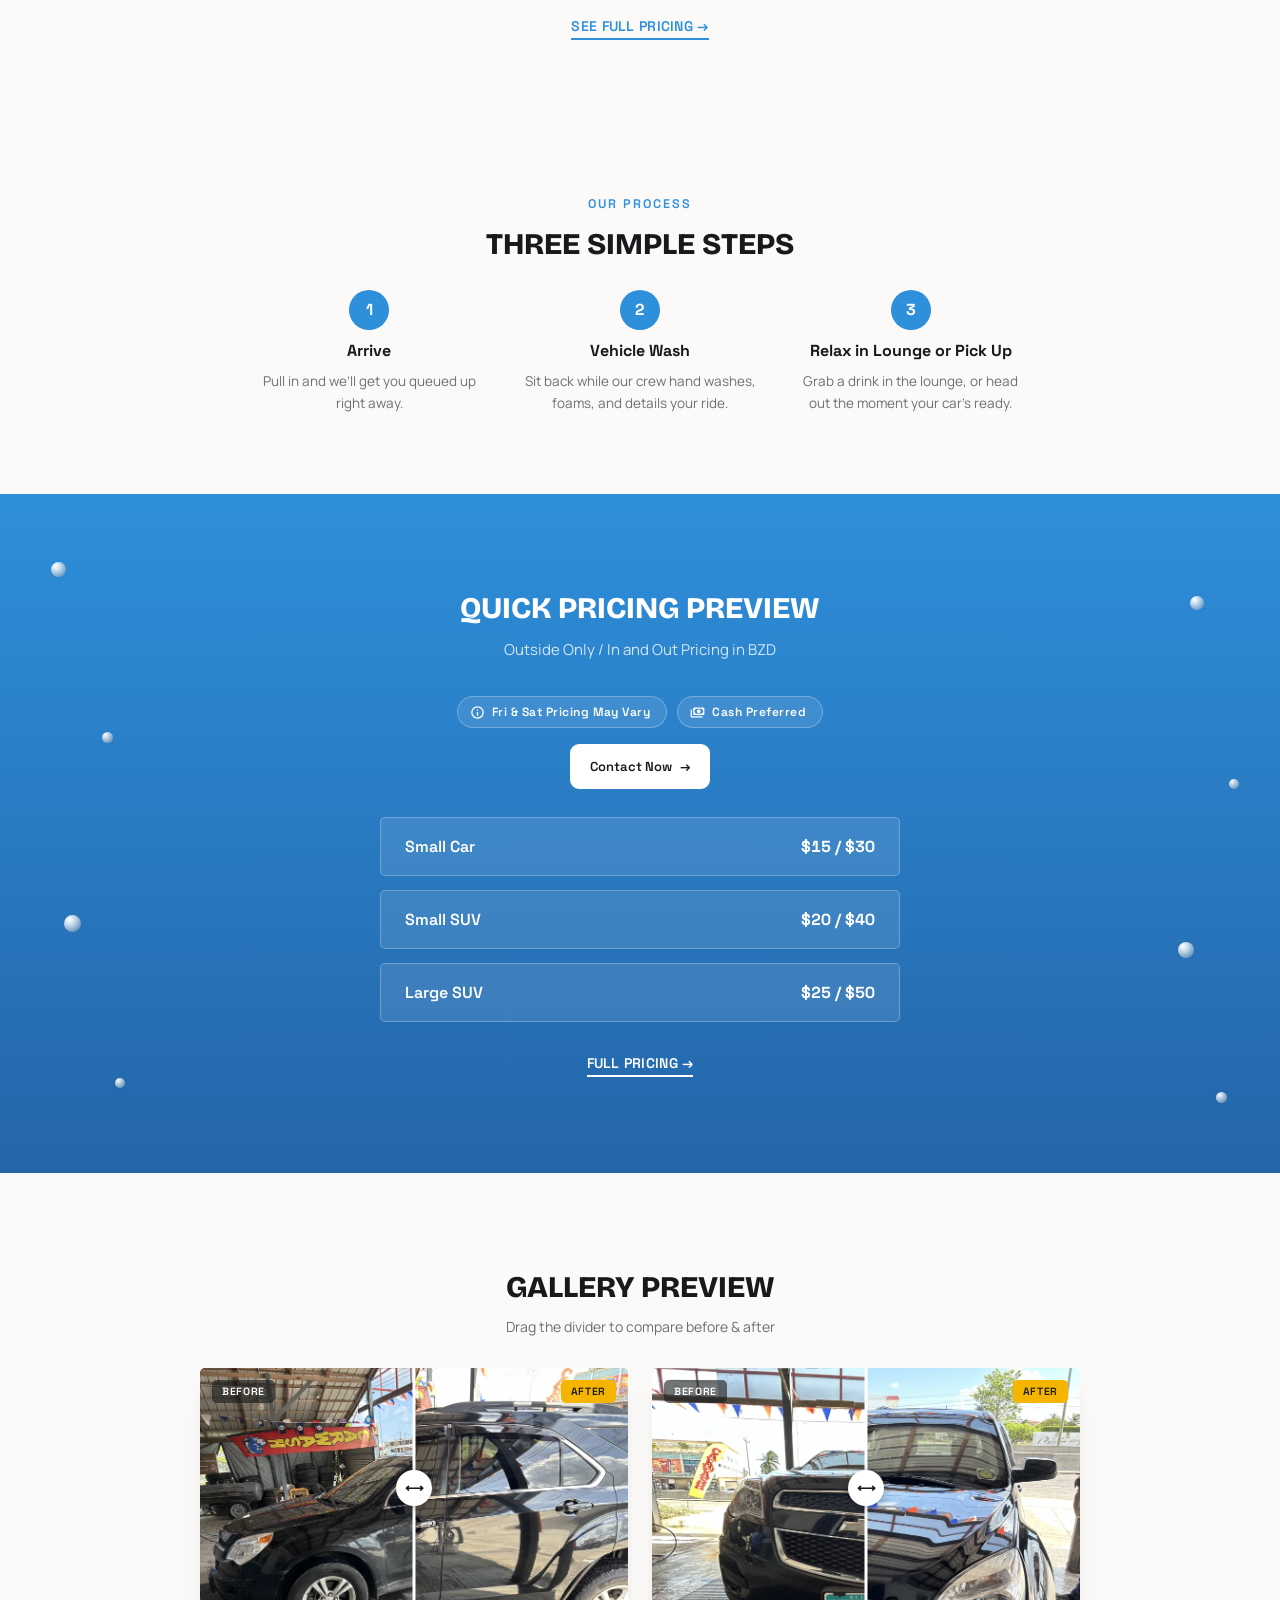
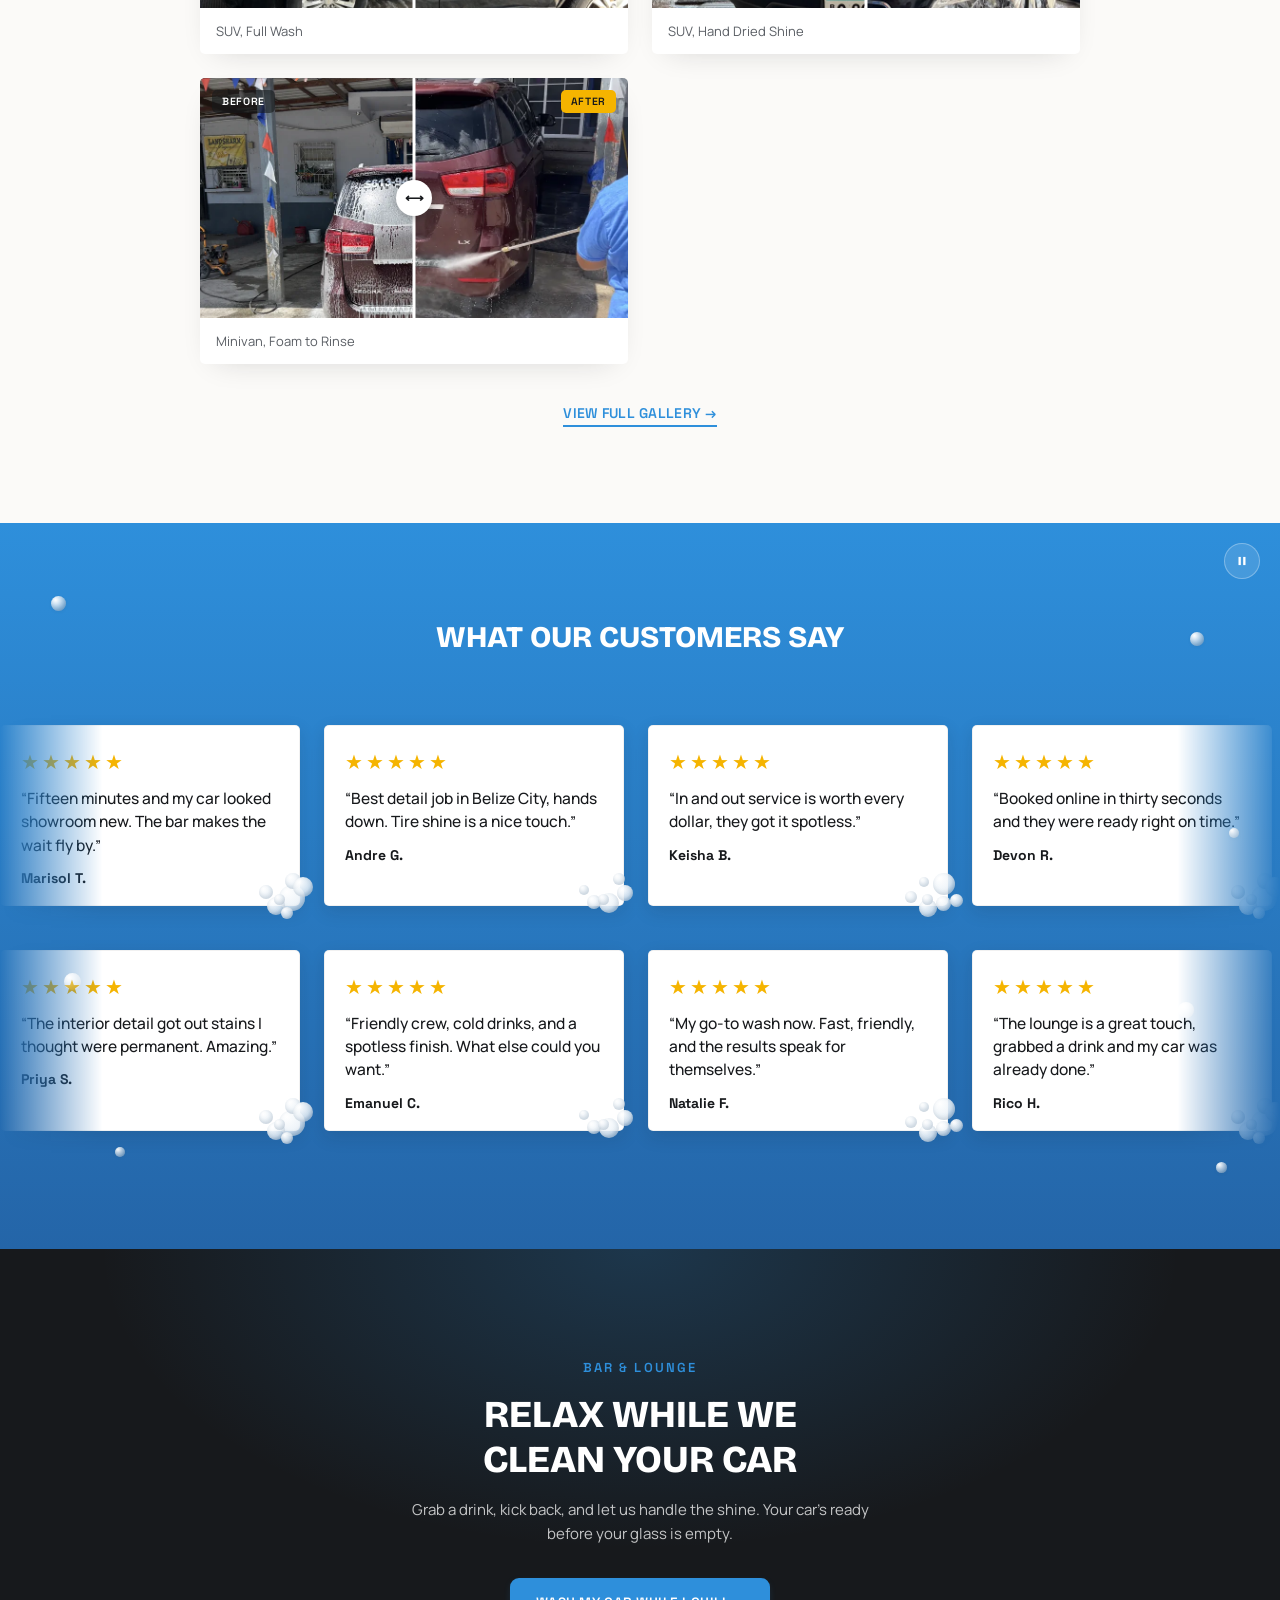
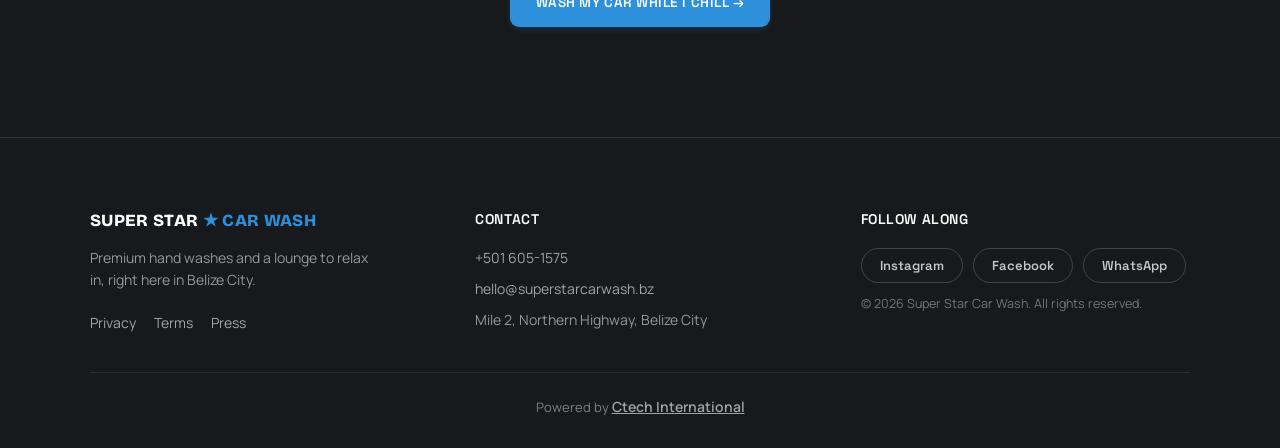
==== commit c6e17cd6: "Deploy" ====
--- a/index.html
+++ b/index.html
@@ -4,7 +4,7 @@
 	<meta charset="UTF-8">
 	<meta name="viewport" content="width=device-width, initial-scale=1.0, viewport-fit=cover">
 	<link rel="icon" type="image/svg+xml" href="data:image/svg+xml,%3Csvg xmlns='http://www.w3.org/2000/svg' viewBox='0 0 100 100'%3E%3Crect width='100' height='100' rx='22' fill='%232E8FDB'/%3E%3Ctext x='50' y='71' font-size='62' text-anchor='middle' fill='white' font-family='Arial'%3E%E2%98%85%3C/text%3E%3C/svg%3E">
-	<title>Super Star Car Wash — Best Car Wash in Belize City</title>
+	<title>Super Star Car Wash | Best Car Wash in Belize City</title>
 	<meta name="description" content="Hand wash, foam detail, and tire shine that lasts. Book in 30 seconds. Kick back in the bar while your car is being cleaned.">
 	<meta name="theme-color" content="#2E8FDB">
 	<meta name="robots" content="index, follow">
@@ -13,17 +13,19 @@
 	<meta property="og:type" content="website">
 	<meta property="og:site_name" content="Super Star Car Wash">
 	<meta property="og:locale" content="en_US">
-	<meta property="og:title" content="Super Star Car Wash — One of the Best Car Washes in Belize City">
+	<meta property="og:title" content="Super Star Car Wash | One of the Best Car Washes in Belize City">
 	<meta property="og:description" content="Hand wash, foam detail, and tire shine that lasts. Book in 30 seconds. Kick back in the bar while your car is being cleaned.">
 	<meta property="og:url" content="https://heavystinger.github.io/superstar-car-wash-website/">
 	<meta property="og:image" content="https://heavystinger.github.io/superstar-car-wash-website/assets/hero-car-2.png">
 	<meta property="og:image:width" content="1536">
 	<meta property="og:image:height" content="1024">
+	<meta property="og:image:alt" content="Dodge Durango SRT covered in foam mid-wash, on a bright studio background">
 
 	<meta name="twitter:card" content="summary_large_image">
-	<meta name="twitter:title" content="Super Star Car Wash — One of the Best Car Washes in Belize City">
+	<meta name="twitter:title" content="Super Star Car Wash | One of the Best Car Washes in Belize City">
 	<meta name="twitter:description" content="Hand wash, foam detail, and tire shine that lasts. Book in 30 seconds. Kick back in the bar while your car is being cleaned.">
 	<meta name="twitter:image" content="https://heavystinger.github.io/superstar-car-wash-website/assets/hero-car-2.png">
+	<meta name="twitter:image:alt" content="Dodge Durango SRT covered in foam mid-wash, on a bright studio background">
 
 	<script type="application/ld+json">
 	{
@@ -33,6 +35,7 @@
 		"image": "https://heavystinger.github.io/superstar-car-wash-website/assets/hero-car-2.png",
 		"url": "https://heavystinger.github.io/superstar-car-wash-website/",
 		"telephone": "+501-605-1575",
+		"email": "hello@superstarcarwash.bz",
 		"priceRange": "$$",
 		"address": {
 			"@type": "PostalAddress",
@@ -40,11 +43,22 @@
 			"addressLocality": "Belize City",
 			"addressCountry": "BZ"
 		},
+		"geo": {
+			"@type": "GeoCoordinates",
+			"latitude": 17.51233129912113,
+			"longitude": -88.21987928754953
+		},
 		"openingHoursSpecification": {
 			"@type": "OpeningHoursSpecification",
 			"dayOfWeek": ["Monday", "Tuesday", "Wednesday", "Thursday"],
 			"opens": "07:30",
 			"closes": "17:00"
+		},
+		"sameAs": ["https://www.instagram.com/superstar_carwash_bze/"],
+		"aggregateRating": {
+			"@type": "AggregateRating",
+			"ratingValue": "4.9",
+			"reviewCount": "312"
 		}
 	}
 	</script>
@@ -127,6 +141,10 @@
 			</ol>
 
 			<form class="booking-card" id="booking-form" novalidate>
+				<input type="hidden" name="access_key" value="cfc8efb7-6689-4094-ad4c-0580751b3b44">
+				<input type="hidden" name="subject" value="New Booking Request: Super Star Car Wash">
+				<input type="hidden" name="from_name" value="Super Star Car Wash Website">
+				<input type="checkbox" name="botcheck" class="botcheck" tabindex="-1" autocomplete="off" aria-hidden="true">
 				<div class="booking-transition" id="booking-transition" hidden role="status" aria-live="polite">
 					<div class="transition-check" aria-hidden="true">&#10003;</div>
 					<div class="transition-msg" id="transition-msg"></div>
@@ -140,7 +158,7 @@
 						<h3 class="card-title">Your Contact Info</h3>
 						<div class="field">
 							<label class="ssw-label" for="bk-name">Full Name</label>
-							<input class="ssw-input" id="bk-name" name="name" type="text" autocomplete="name" placeholder="Juan Flores">
+							<input class="ssw-input" id="bk-name" name="name" type="text" autocomplete="name" placeholder="Juan Flores…">
 							<div class="bk-error" id="err-name" hidden aria-live="polite">Enter your full name</div>
 						</div>
 						<div class="field">
@@ -174,13 +192,13 @@
 									<option value="+61">+61 AU</option>
 									<option value="+27">+27 ZA</option>
 								</select>
-								<input class="ssw-input field-grow" id="bk-phone" name="phone" type="tel" inputmode="tel" autocomplete="tel-national" placeholder="000-0000">
+								<input class="ssw-input field-grow" id="bk-phone" name="phone" type="tel" inputmode="tel" autocomplete="tel-national" placeholder="000-0000…">
 							</div>
 							<div class="bk-error" id="err-phone" hidden aria-live="polite">Enter a valid phone number</div>
 						</div>
 						<div class="field">
 							<label class="ssw-label" for="bk-email">Email</label>
-							<input class="ssw-input" id="bk-email" name="email" type="email" autocomplete="email" spellcheck="false" placeholder="you@email.com">
+							<input class="ssw-input" id="bk-email" name="email" type="email" autocomplete="email" spellcheck="false" placeholder="you@email.com…">
 							<div class="bk-error" id="err-email" hidden aria-live="polite">Enter a valid email address</div>
 						</div>
 					</div>
@@ -189,7 +207,7 @@
 					<div class="booking-panel" data-panel="2">
 						<p class="card-kicker">Booking &middot; Step 2 of 4</p>
 						<h3 class="card-title">Pick a Date &amp; Time</h3>
-						<p class="card-sub">Open Monday&ndash;Thursday, 7:30am&ndash;5:00pm.</p>
+						<p class="card-sub">Open Monday&ndash;Thursday, 7:30am&ndash;5:00pm. Friday &amp; Saturday by appointment.</p>
 						<div class="field-row">
 							<div class="field field-grow">
 								<label class="ssw-label" for="bk-date">Date</label>
@@ -224,7 +242,7 @@
 							<span class="checkbox-box"><span class="checkbox-tick" aria-hidden="true">&#10003;</span></span>
 							<span class="checkbox-copy">
 								<span class="checkbox-title">Extra Dirty?</span>
-								<span class="checkbox-sub">Heavy mud or grime &mdash; priced by phone, we’ll confirm before your appointment.</span>
+								<span class="checkbox-sub">Heavy mud or grime is priced by phone, and we’ll confirm before your appointment.</span>
 							</span>
 							<span class="checkbox-glyph" aria-hidden="true"></span>
 						</label>
@@ -237,14 +255,19 @@
 							<span class="checkbox-box"><span class="checkbox-tick" aria-hidden="true">&#10003;</span></span>
 							<span class="checkbox-copy">
 								<span class="checkbox-title">Add Tire Shine</span>
-								<span class="checkbox-sub">Glossy, streak-free finish &mdash; +$10 BZD</span>
+								<span class="checkbox-sub">Glossy, streak-free finish (+$10 BZD)</span>
 							</span>
 						</label>
+
+						<div class="captcha-wrap">
+							<div class="h-captcha" data-captcha="true"></div>
+							<div class="bk-error" id="err-captcha" hidden aria-live="polite">Please complete the captcha to continue</div>
+						</div>
 					</div>
 
 					<!-- Step 5 : Confirmation -->
 					<div class="booking-panel" data-panel="5">
-						<div class="confirm">
+						<div class="confirm confirm-success" id="confirm-success">
 							<div class="confirm-check" aria-hidden="true">&#10003;</div>
 							<h3 class="card-title">You’re Booked!</h3>
 							<p class="confirm-copy" id="confirm-copy" aria-live="polite"></p>
@@ -260,7 +283,22 @@
 								<a class="ssw-cta-outline" id="confirm-call-link" href="tel:+5016051575">Call +501 605-1575</a>
 							</div>
 
-							<button class="ssw-cta" id="bk-reset" style="margin-top:12px;">Book Another Wash</button>
+							<p class="confirm-payment-note"><svg width="14" height="14" viewBox="0 -960 960 960" aria-hidden="true"><path d="M560-440q-50 0-85-35t-35-85q0-50 35-85t85-35q50 0 85 35t35 85q0 50-35 85t-85 35ZM280-320q-33 0-56.5-23.5T200-400v-320q0-33 23.5-56.5T280-800h560q33 0 56.5 23.5T920-720v320q0 33-23.5 56.5T840-320H280Zm80-80h400q0-33 23.5-56.5T840-480v-160q-33 0-56.5-23.5T760-720H360q0 33-23.5 56.5T280-640v160q33 0 56.5 23.5T360-400Zm440 240H120q-33 0-56.5-23.5T40-240v-440h80v440h680v80ZM280-400v-320 320Z" fill="currentColor"/></svg>Cash preferred at pickup, cards accepted where available.</p>
+
+							<button type="button" class="ssw-cta" id="bk-reset" style="margin-top:12px;">Book Another Wash</button>
+						</div>
+
+						<div class="confirm confirm-error" id="confirm-error" hidden>
+							<div class="confirm-error-icon" aria-hidden="true">!</div>
+							<h3 class="card-title">Couldn&rsquo;t Send Your Booking</h3>
+							<p class="confirm-copy">We weren&rsquo;t able to reach our booking system. Please call or WhatsApp us directly to confirm your wash, or try again.</p>
+
+							<div class="confirm-error-actions">
+								<a class="ssw-cta-outline" href="tel:+5016051575">Call +501 605-1575</a>
+								<a class="ssw-cta-outline" href="https://wa.me/5016051575?text=I%20am%20trying%20to%20book%20a%20wash%20from%20the%20website." target="_blank" rel="noopener noreferrer">WhatsApp Us</a>
+							</div>
+
+							<button type="button" class="ssw-cta" id="bk-retry" style="margin-top:12px;">Try Again</button>
 						</div>
 					</div>
 
@@ -280,7 +318,7 @@
 		<section class="feature-strip" id="why-choose-us">
 			<div class="feature-item">
 				<svg width="24" height="24" viewBox="0 0 40 40" aria-hidden="true"><g transform="translate(4,36) scale(0.033333)" fill="#2E8FDB"><path d="m612-292 56-56-148-148v-184h-80v216l172 172ZM480-80q-83 0-156-31.5T197-197q-54-54-85.5-127T80-480q0-83 31.5-156T197-763q54-54 127-85.5T480-880q83 0 156 31.5T763-763q54 54 85.5 127T880-480q0 83-31.5 156T763-197q-54 54-127 85.5T480-80Zm0-400Zm0 320q133 0 226.5-93.5T800-480q0-133-93.5-226.5T480-800q-133 0-226.5 93.5T160-480q0 133 93.5 226.5T480-160Z"/></g></svg>
-				<span>15&ndash;20 Minute Service</span>
+				<span>10&ndash;15 Minute Service</span>
 			</div>
 			<div class="feature-divider"></div>
 			<div class="feature-item">
@@ -296,6 +334,32 @@
 			<div class="feature-item">
 				<svg width="24" height="24" viewBox="0 0 40 40" aria-hidden="true"><g transform="translate(4,36) scale(0.033333)" fill="#2E8FDB"><path d="M240-120v-80h200v-200L120-760v-80h720v80L520-400v200h200v80H240Zm58-560h364l72-80H226l72 80Zm182 204 111-124H369l111 124Zm0 0Z"/></g></svg>
 				<span>Lounge &amp; bar access</span>
+			</div>
+		</section>
+
+		<!-- ================= SPEED COMPARISON ================= -->
+		<section class="speed-compare" id="speed-compare">
+			<p class="eyebrow">Why Super Star</p>
+			<h2 class="h2">Fast, Efficient, In and Out</h2>
+			<p class="lede muted">No dropped keys. No waiting around all day.</p>
+
+			<div class="speed-compare-grid">
+				<div class="speed-compare-card speed-compare-card--them">
+					<h3 class="speed-compare-title">Other Car Washes</h3>
+					<ul class="speed-compare-list">
+						<li>Hand over your keys and hope for the best</li>
+						<li>Wait around for hours, sometimes the whole day</li>
+						<li>Find out the price when you pick up</li>
+					</ul>
+				</div>
+				<div class="speed-compare-card speed-compare-card--us">
+					<h3 class="speed-compare-title">Super Star Car Wash</h3>
+					<ul class="speed-compare-list">
+						<li>Stay in your car or wait in the lounge</li>
+						<li>Done in 10&ndash;15 minutes</li>
+						<li>Know the price up front, pay when it&rsquo;s done</li>
+					</ul>
+				</div>
 			</div>
 		</section>
 
@@ -324,7 +388,7 @@
 
 			<div class="size-note">
 				<span class="size-note-label">Vehicle Size Options</span>
-				<p>Every wash is priced by vehicle size &mdash; from small cars to large SUVs, vans, and trucks.</p>
+				<p>Every wash is priced by vehicle size, from small cars to large SUVs, vans, and trucks.</p>
 				<a class="text-link" href="pricing.html">See Full Pricing &rarr;</a>
 			</div>
 		</section>
@@ -338,7 +402,7 @@
 				<div class="process-step">
 					<div class="process-num">1</div>
 					<h3 class="process-title">Arrive</h3>
-					<p class="process-copy">Pull in, no appointment needed &mdash; we’ll get you queued up right away.</p>
+					<p class="process-copy">Pull in and we’ll get you queued up right away.</p>
 				</div>
 				<div class="process-step">
 					<div class="process-num">2</div>
@@ -357,11 +421,18 @@
 		<section class="pricing" id="pricing">
 			<div class="bubble-field" id="section-bubbles-2" aria-hidden="true"></div>
 			<h2 class="h2 onblue">Quick Pricing Preview</h2>
-			<p class="lede onblue-muted">Outside Only / In and Out &mdash; BZD</p>
-			<div class="price-hours-badge price-hours-badge--onblue">
-				<svg width="15" height="15" viewBox="0 0 40 40" aria-hidden="true"><g transform="translate(4,36) scale(0.033333)" fill="currentColor"><path d="m612-292 56-56-148-148v-184h-80v216l172 172ZM480-80q-83 0-156-31.5T197-197q-54-54-85.5-127T80-480q0-83 31.5-156T197-763q54-54 127-85.5T480-880q83 0 156 31.5T763-763q54 54 85.5 127T880-480q0 83-31.5 156T763-197q-54 54-127 85.5T480-80Zm0-400Zm0 320q133 0 226.5-93.5T800-480q0-133-93.5-226.5T480-800q-133 0-226.5 93.5T160-480q0 133 93.5 226.5T480-160Z"/></g></svg>
-				<span>Monday &ndash; Thursday Only</span>
-			</div>
+			<p class="lede onblue-muted">Outside Only / In and Out Pricing in BZD</p>
+			<div class="price-badges">
+				<div class="price-hours-badge price-hours-badge--onblue">
+					<svg width="15" height="15" viewBox="0 -960 960 960" aria-hidden="true"><path d="M440-280h80v-240h-80v240Zm68.5-331.5Q520-623 520-640t-11.5-28.5Q497-680 480-680t-28.5 11.5Q440-657 440-640t11.5 28.5Q463-600 480-600t28.5-11.5ZM480-80q-83 0-156-31.5T197-197q-54-54-85.5-127T80-480q0-83 31.5-156T197-763q54-54 127-85.5T480-880q83 0 156 31.5T763-763q54 54 85.5 127T880-480q0 83-31.5 156T763-197q-54 54-127 85.5T480-80Zm0-80q134 0 227-93t93-227q0-134-93-227t-227-93q-134 0-227 93t-93 227q0 134 93 227t227 93Zm0-320Z" fill="currentColor"/></svg>
+					<span>Fri &amp; Sat Pricing May Vary</span>
+				</div>
+				<div class="price-hours-badge price-hours-badge--onblue">
+					<svg width="15" height="15" viewBox="0 -960 960 960" aria-hidden="true"><path d="M560-440q-50 0-85-35t-35-85q0-50 35-85t85-35q50 0 85 35t35 85q0 50-35 85t-85 35ZM280-320q-33 0-56.5-23.5T200-400v-320q0-33 23.5-56.5T280-800h560q33 0 56.5 23.5T920-720v320q0 33-23.5 56.5T840-320H280Zm80-80h400q0-33 23.5-56.5T840-480v-160q-33 0-56.5-23.5T760-720H360q0 33-23.5 56.5T280-640v160q33 0 56.5 23.5T360-400Zm440 240H120q-33 0-56.5-23.5T40-240v-440h80v440h680v80ZM280-400v-320 320Z" fill="currentColor"/></svg>
+					<span>Cash Preferred</span>
+				</div>
+			</div>
+			<a class="ssw-cta-outline price-contact-btn" href="contact.html">Contact Now <span class="arrow" aria-hidden="true">&rarr;</span></a>
 			<div class="price-rows">
 				<div class="price-row"><span>Small Car</span><span>$15 / $30</span></div>
 				<div class="price-row"><span>Small SUV</span><span>$20 / $40</span></div>
@@ -382,6 +453,10 @@
 		<section class="testimonials" id="testimonials">
 			<div class="bubble-field" id="section-bubbles-3" aria-hidden="true"></div>
 			<h2 class="h2 onblue">What Our Customers Say</h2>
+			<button type="button" class="marquee-toggle" id="marquee-toggle" aria-pressed="false" aria-label="Pause testimonial scrolling">
+				<svg class="marquee-icon-pause" viewBox="0 0 24 24" fill="currentColor" aria-hidden="true"><rect x="6" y="5" width="4" height="14"></rect><rect x="14" y="5" width="4" height="14"></rect></svg>
+				<svg class="marquee-icon-play" viewBox="0 0 24 24" fill="currentColor" aria-hidden="true"><path d="M8 5v14l11-7z"></path></svg>
+			</button>
 			<div class="marquee-mask">
 				<div class="marquee-track marquee-right" id="marquee-row-1"></div>
 			</div>
@@ -437,5 +512,6 @@
 	<script src="js/booking.js"></script>
 	<script src="js/compare.js"></script>
 	<script src="js/home.js"></script>
+	<script src="https://web3forms.com/client/script.js" async defer></script>
 </body>
 </html>
--- a/styles.css
+++ b/styles.css
@@ -1,5 +1,5 @@
 /* ============================================================
-   Super Star Car Wash — tokens
+   Super Star Car Wash - tokens
    Mobile-first: base rules target small screens; min-width
    media queries progressively enhance for tablet/desktop.
    ============================================================ */
@@ -25,9 +25,9 @@
 
 	/* Standard corner radius for components (cards, inputs, tags, panels). */
 	--radius: 5px;
-	/* Buttons keep their own, larger radius — exempt from --radius. */
+	/* Buttons keep their own, larger radius - exempt from --radius. */
 	--radius-btn: 9px;
-	/* Fully-rounded pill shapes — a special exception, not a corner radius. */
+	/* Fully-rounded pill shapes - a special exception, not a corner radius. */
 	--radius-pill: 999px;
 
 	--header-h: 72px;
@@ -110,7 +110,7 @@
 }
 .ssw-input:focus { outline: none; border-color: var(--brand-blue); }
 /* Matches the documented Design System "Focus" input state exactly
-   (border #2E8FDB + box-shadow 0 0 0 3px rgba(46,143,219,.18)) — see
+   (border #2E8FDB + box-shadow 0 0 0 3px rgba(46,143,219,.18)) - see
    Design System.html. The ring is only shown for keyboard focus
    (:focus-visible) per the "avoid focus ring on click" rule. It can
    render fully now because .booking-body was given breathing-room
@@ -166,7 +166,7 @@
 }
 
 /* ============================================================
-   HEADER — sticky, sits above <main>, not clipped by .hero
+   HEADER - sticky, sits above <main>, not clipped by .hero
    ============================================================ */
 .site-header {
 	position: sticky; top: 0; z-index: 100; display: flex; align-items: center; justify-content: space-between;
@@ -194,7 +194,7 @@
 .nav-link.active::before { content: ""; position: absolute; left: 0; top: 0; bottom: 0; width: 3px; background: var(--brand-blue); }
 
 .header-actions { display: flex; align-items: center; gap: 8px; flex-shrink: 0; }
-/* Desktop-only "Book Now" — on mobile it lives inside the nav dropdown instead (.nav-book-btn). */
+/* Desktop-only "Book Now" - on mobile it lives inside the nav dropdown instead (.nav-book-btn). */
 .header-cta { display: none; padding: 10px 14px; font-size: 11.5px; white-space: nowrap; flex-shrink: 0; }
 
 .nav-book-btn { justify-content: center; margin: 16px 20px; }
@@ -231,7 +231,7 @@
 }
 
 /* Desktop only, and only on pages with a full-bleed hero (body.has-hero
-   — currently just index.html): header floats transparent over the
+   - currently just index.html): header floats transparent over the
    hero until the page scrolls, then gains a solid backing (see
    .is-scrolled, toggled in script.js on scroll). Lets the hero fill
    the full viewport height behind the nav instead of being pushed
@@ -257,7 +257,7 @@
 .hero {
 	position: relative; width: 100%; overflow: hidden; display: flex; flex-direction: column;
 	justify-content: center;
-	/* Fixed px instead of any viewport unit (vh/svh) — some mobile
+	/* Fixed px instead of any viewport unit (vh/svh) - some mobile
 	   browsers still recompute vh-based units as the address bar
 	   collapses/expands on scroll, resizing the hero. A hard pixel
 	   value never changes regardless of browser chrome. */
@@ -327,7 +327,7 @@
 	.hero-info {
 		flex: 1; justify-content: center; padding: 0 0 0 56px; max-width: 520px;
 	}
-	.h1 { font-size: 56px; line-height: 1.03; }
+	.h1 { font-size: 56px; line-height: 1.15; }
 	.hero-copy { margin: 20px 0 32px; }
 	.hero-btn { padding: 16px 26px 16px 40px; font-size: 16px; }
 	.hero-stats { gap: 28px; margin-top: 36px; }
@@ -343,6 +343,16 @@
 	}
 }
 
+/* Wider laptop/desktop screens have more room between the hero copy
+   and the car image (which is positioned by percentage, so its edge
+   moves further right as the viewport grows) - let the heading use
+   that room instead of wrapping into a cramped 4-line stack. Verified
+   safe margin to the car at this breakpoint and up; narrower widths
+   keep the tighter max-width above to avoid crowding it. */
+@media (min-width: 1360px) {
+	.hero-info { max-width: 560px; }
+}
+
 .ready-arrow {
 	display: flex;
 	position: relative;
@@ -401,7 +411,7 @@
 /* ============================================================
    PAGE INTRO
    Top banner for secondary pages (e.g. Services) that don't have
-   a full-bleed hero photo — same blue-gradient language as the
+   a full-bleed hero photo - same blue-gradient language as the
    booking/pricing/lounge sections.
    ============================================================ */
 .page-intro {
@@ -431,11 +441,8 @@
 .type-card {
 	border: 2px solid var(--border-2); border-radius: var(--radius); background: var(--surface);
 	padding: 24px 20px; text-align: center; display: flex; flex-direction: column; align-items: center;
-	transition: border-color .18s ease, box-shadow .18s ease, transform .15s ease;
-}
-.type-card:hover { border-color: var(--brand-blue); box-shadow: 0 14px 28px -16px rgba(23,25,28,.22); transform: translateY(-3px); }
-.type-icon { margin-bottom: 14px; transition: transform .18s ease; }
-.type-card:hover .type-icon { transform: scale(1.08); }
+}
+.type-icon { margin-bottom: 14px; }
 .type-title { font-family: var(--font-mono-ish); font-weight: 700; font-size: 17px; color: var(--ink); margin: 0 0 8px; }
 .type-copy { font-family: var(--font-body); font-size: 13.5px; color: var(--muted); line-height: 1.6; margin: 0; }
 
@@ -472,7 +479,7 @@
 .process-title { font-family: var(--font-mono-ish); font-weight: 700; font-size: 16px; color: #fff; margin: 0; }
 .process-copy { font-family: var(--font-body); font-size: 13.5px; color: rgba(255,255,255,.75); line-height: 1.6; margin: 0; max-width: 320px; }
 
-/* Light variant — used where a blue section would otherwise sit next to another blue section */
+/* Light variant - used where a blue section would otherwise sit next to another blue section */
 .process-light { background: var(--surface); }
 .process-light .process-num { background: var(--brand-blue); color: #fff; }
 .process-light .process-title { color: var(--ink); }
@@ -490,10 +497,17 @@
 .price-table {
 	background: var(--surface); padding: 48px 20px; display: flex; flex-direction: column; align-items: center;
 }
+.price-badges { display: flex; flex-wrap: wrap; align-items: center; justify-content: center; gap: 10px; margin: 2px 0 16px; }
+.price-contact-btn { margin-bottom: 28px; }
+/* On index.html's blue "Quick Pricing Preview" section, the outline
+   button's blue border/text nearly disappeared against the blue
+   background - flip it to a solid white pill there specifically. */
+.ssw-cta-outline.price-contact-btn { background: #fff; border-color: #fff; color: var(--ink); }
+.ssw-cta-outline.price-contact-btn:hover { background: rgba(255,255,255,.85); border-color: rgba(255,255,255,.85); color: var(--ink); }
 .price-hours-badge {
 	display: inline-flex; align-items: center; gap: 7px;
 	background: rgba(46,143,219,.08); border: 1px solid rgba(46,143,219,.2); border-radius: var(--radius-pill);
-	padding: 7px 16px 7px 12px; margin: 2px 0 24px;
+	padding: 7px 16px 7px 12px;
 	font-family: var(--font-mono-ish); font-weight: 600; font-size: 12px; letter-spacing: .04em; color: var(--brand-blue);
 }
 .price-hours-badge svg { flex-shrink: 0; }
@@ -503,38 +517,39 @@
 	display: flex; flex-direction: column;
 	border: 2px solid var(--border-2); border-radius: var(--radius); background: var(--surface);
 	padding: 22px 20px; text-align: center;
-	transition: border-color .18s ease, box-shadow .18s ease, transform .15s ease;
-}
-.price-card:hover {
-	border-color: var(--brand-blue); box-shadow: 0 14px 28px -16px rgba(23,25,28,.22); transform: translateY(-3px);
 }
 .price-card-title { font-family: var(--font-mono-ish); font-weight: 700; font-size: 16px; color: var(--ink); margin: 0 0 4px; }
 .price-card-sub { font-family: var(--font-body); font-size: 12px; color: var(--muted); margin: 0 0 16px; }
-.price-card-rows { display: flex; flex-direction: column; gap: 8px; margin-top: auto; }
+/* .price-card-rows is a <dl> for the cards that list label/price pairs
+   (one .price-card-contact card is a single message, not a pair, and
+   keeps a plain <span> instead) - reset the UA default dl/dd margins
+   so the layout matches the old all-<span> markup exactly. */
+.price-card-rows { display: flex; flex-direction: column; gap: 8px; margin: 0; margin-top: auto; }
 .price-card-row {
 	display: flex; align-items: center; justify-content: space-between; font-family: var(--font-mono-ish);
 	font-size: 13.5px; color: var(--ink); background: rgba(46,143,219,.06); border-radius: var(--radius); padding: 10px 14px;
-	transition: background .18s ease;
-}
-.price-card-row span:first-child { color: var(--slate); font-weight: 500; }
-.price-card-row span:last-child { font-weight: 700; transition: color .18s ease; }
-.price-card:hover .price-card-row { background: rgba(46,143,219,.12); }
-.price-card:hover .price-card-row span:last-child { color: var(--brand-blue); }
+}
+.price-card-row dt, .price-card-row span:first-child { color: var(--slate); font-weight: 500; margin: 0; }
+.price-card-row dd, .price-card-row span:last-child { font-weight: 700; margin: 0; }
 .price-card-contact .price-card-row { justify-content: center; color: var(--muted); font-weight: 600; }
 .price-card-contact .text-link { margin-top: 14px; display: inline-block; }
 
-/* Tire Shine card: a diagonal shine sweep across the card — themed after
+/* Tire Shine card: a diagonal shine sweep across the card - themed after
    the product itself. Occasional (long pause between sweeps), not continuous. */
 .price-card-shine { position: relative; overflow: hidden; }
 .price-card-sweep {
 	position: absolute; top: 0; left: -60%; width: 45%; height: 100%; z-index: 1;
 	background: linear-gradient(120deg, rgba(255,255,255,0) 0%, rgba(255,255,255,.65) 50%, rgba(255,255,255,0) 100%);
-	transform: skewX(-20deg); animation: priceSweep 6s ease-in-out infinite;
-}
+	transform: translateX(0) skewX(-20deg); animation: priceSweep 6s ease-in-out infinite;
+}
+/* Animates transform only (compositor-friendly) instead of `left`. The
+   sweep is 45% of the card's width and starts at left:-60%, so a 190%
+   (of card width) rightward travel = 190/45 = ~422% of the sweep's own
+   width - translateX() percentages are relative to the element itself. */
 @keyframes priceSweep {
-	0%, 70% { left: -60%; }
-	88% { left: 130%; }
-	100% { left: 130%; }
+	0%, 70% { transform: translateX(0) skewX(-20deg); }
+	88% { transform: translateX(422%) skewX(-20deg); }
+	100% { transform: translateX(422%) skewX(-20deg); }
 }
 
 .price-notes { list-style: none; padding: 0; margin: 24px 0 0; text-align: center; max-width: 480px; }
@@ -544,7 +559,7 @@
 	.price-table { padding: 80px 24px; }
 	.price-cards { grid-template-columns: repeat(2, 1fr); gap: 20px; }
 	/* 5 cards in a 2-column grid leaves the last card alone in its own
-	   row, stranded on the left with an empty gap beside it — span it
+	   row, stranded on the left with an empty gap beside it - span it
 	   full-width instead so it reads as a deliberate closing row. */
 	.price-card-contact { grid-column: 1 / -1; }
 }
@@ -626,9 +641,9 @@
 /* padding + matching negative margin: gives focused inputs' box-shadow
    ring room to render before the scroll-clip edge, without changing
    the visible content width/position (overflow-y: auto computes
-   overflow-x as clipping too per spec — inputs are width:100% and
+   overflow-x as clipping too per spec - inputs are width:100% and
    were flush against that clip edge with zero buffer).
-   No overscroll-behavior: contain — most steps' content is shorter
+   No overscroll-behavior: contain - most steps' content is shorter
    than the fixed height, so there's nothing to internally scroll, but
    "contain" still swallows the wheel/trackpad gesture instead of
    letting it bubble up to scroll the page, which made the page feel
@@ -721,6 +736,27 @@
 .confirm-call { align-items: center; gap: 10px; }
 .summary-row { display: flex; justify-content: space-between; font-family: var(--font-body); font-size: 13px; color: var(--slate); }
 .summary-total { font-family: var(--font-mono-ish); font-weight: 700; font-size: 15px; color: var(--ink); border-top: 1px solid rgba(23,25,28,.1); padding-top: 8px; margin-top: 2px; }
+.confirm-payment-note {
+	display: inline-flex; align-items: center; gap: 6px;
+	font-family: var(--font-body); font-size: 12.5px; color: var(--muted);
+}
+.confirm-payment-note svg { flex-shrink: 0; color: var(--brand-blue); }
+
+.confirm-error-icon {
+	width: 64px; height: 64px; border-radius: 50%; background: var(--error-red); color: #fff;
+	display: flex; align-items: center; justify-content: center; font-size: 30px; font-family: var(--font-mono-ish); font-weight: 700;
+	animation: bkCheckIn .45s cubic-bezier(.34,1.56,.64,1);
+}
+.confirm-error-actions { display: flex; flex-direction: column; gap: 10px; width: 100%; max-width: 320px; margin-top: 4px; }
+.confirm-error-actions .ssw-cta-outline { justify-content: center; }
+
+@media (min-width: 480px) {
+	.confirm-error-actions { flex-direction: row; }
+	.confirm-error-actions .ssw-cta-outline { flex: 1; }
+}
+
+.botcheck { display: none; }
+.captcha-wrap { display: flex; flex-direction: column; align-items: center; margin-top: 20px; }
 
 /* min-height covers the tallest state (Back + price + Continue wrapping
    to 2 lines on narrow widths) so the footer doesn't change height as
@@ -769,6 +805,39 @@
 }
 
 /* ============================================================
+   SPEED COMPARISON (index.html)
+   ============================================================ */
+.speed-compare {
+	background: var(--surface); padding: 56px 20px; display: flex; flex-direction: column; align-items: center;
+}
+.speed-compare-grid { display: grid; grid-template-columns: 1fr; gap: 16px; width: 100%; max-width: 760px; margin-top: 8px; }
+.speed-compare-card { border-radius: var(--radius); padding: 28px 24px; border: 2px solid var(--border-2); }
+.speed-compare-card--them { background: #f2f0eb; }
+.speed-compare-card--us { background: var(--surface); border-color: var(--brand-blue); box-shadow: 0 14px 28px -16px rgba(23,25,28,.18); }
+.speed-compare-title {
+	font-family: var(--font-mono-ish); font-weight: 700; font-size: 13px; text-transform: uppercase; letter-spacing: .04em;
+	margin: 0 0 16px;
+}
+.speed-compare-card--them .speed-compare-title { color: var(--muted); }
+.speed-compare-card--us .speed-compare-title { color: var(--brand-blue); }
+.speed-compare-list { list-style: none; padding: 0; margin: 0; display: flex; flex-direction: column; gap: 12px; }
+.speed-compare-list li { font-family: var(--font-body); font-size: 14px; line-height: 1.5; padding-left: 26px; position: relative; }
+.speed-compare-card--them .speed-compare-list li { color: var(--slate); }
+.speed-compare-card--them .speed-compare-list li::before {
+	content: "\2715"; position: absolute; left: 0; top: 1px; color: var(--muted); font-weight: 700; font-size: 13px;
+}
+.speed-compare-card--us .speed-compare-list li { color: var(--ink); font-weight: 500; }
+.speed-compare-card--us .speed-compare-list li::before {
+	content: "\2713"; position: absolute; left: 0; top: 1px; color: var(--brand-blue); font-weight: 700; font-size: 13px;
+}
+
+@media (min-width: 700px) {
+	.speed-compare { padding: 88px 24px; }
+	.speed-compare-grid { grid-template-columns: 1fr 1fr; gap: 24px; margin-top: 16px; }
+	.speed-compare-card { padding: 36px 32px; }
+}
+
+/* ============================================================
    PRICING
    ============================================================ */
 .pricing {
@@ -781,9 +850,7 @@
 	display: flex; align-items: center; justify-content: space-between; background: rgba(255,255,255,.1);
 	border: 1px solid rgba(255,255,255,.25); border-radius: var(--radius); padding: 16px 20px; color: #fff;
 	font-family: var(--font-mono-ish); font-variant-numeric: tabular-nums;
-	transition: background .18s ease, border-color .18s ease, transform .15s ease;
-}
-.price-row:hover { background: rgba(255,255,255,.18); border-color: rgba(255,255,255,.45); transform: translateY(-2px); }
+}
 .price-row span:first-child { font-weight: 600; font-size: 15px; }
 .price-row span:last-child { font-weight: 700; font-size: 15px; }
 
@@ -830,6 +897,22 @@
 }
 
 /* ============================================================
+   WATCH THE WASH (gallery.html - video, no autoplay so it doesn't
+   force a multi-MB download on every visitor; plays on click)
+   ============================================================ */
+.video-showcase { background: var(--surface); padding: 56px 16px; display: flex; flex-direction: column; align-items: center; border-top: 1px solid var(--border-2); }
+.wash-video-wrap {
+	position: relative; width: 100%; max-width: 880px; aspect-ratio: 16 / 9;
+	border-radius: var(--radius); overflow: hidden; box-shadow: 0 10px 30px -16px rgba(23,25,28,.2);
+	margin-top: 8px; background: #000;
+}
+.wash-video { position: absolute; inset: 0; width: 100%; height: 100%; border: 0; }
+
+@media (min-width: 700px) {
+	.video-showcase { padding: 80px 24px; }
+}
+
+/* ============================================================
    EXTERIOR RESULTS (gallery.html)
    ============================================================ */
 .result-section {
@@ -842,9 +925,7 @@
 .result-card {
 	background: rgba(255,255,255,.1); border: 1px solid rgba(255,255,255,.25); border-radius: var(--radius);
 	padding: 24px 20px; text-align: center; color: #fff;
-	transition: background .18s ease, border-color .18s ease, transform .15s ease;
-}
-.result-card:hover { background: rgba(255,255,255,.18); border-color: rgba(255,255,255,.45); transform: translateY(-3px); }
+}
 .result-icon { margin-bottom: 14px; display: flex; justify-content: center; }
 .result-title { font-family: var(--font-mono-ish); font-weight: 700; font-size: 16px; color: #fff; margin: 0 0 8px; }
 .result-copy { font-family: var(--font-body); font-size: 13.5px; color: rgba(255,255,255,.75); line-height: 1.6; margin: 0; }
@@ -869,6 +950,12 @@
 /* ============================================================
    PHOTO COLLECTION (gallery.html)
    ============================================================ */
+.coming-soon-pill {
+	display: inline-flex; align-items: center;
+	margin: 10px 0 2px; padding: 5px 14px; border-radius: var(--radius-pill);
+	background: rgba(229,72,77,.08); border: 1px solid rgba(229,72,77,.22);
+	font-family: var(--font-body); font-weight: 700; font-size: 11.5px; letter-spacing: .03em; color: var(--error-red);
+}
 .photo-grid { display: grid; grid-template-columns: repeat(2, 1fr); gap: 12px; width: 100%; max-width: 900px; margin-top: 8px; }
 .photo-grid-img {
 	width: 100%; height: 160px; object-fit: cover; border-radius: var(--radius);
@@ -889,6 +976,20 @@
 	padding: 56px 0; display: flex; flex-direction: column; align-items: center; overflow: hidden;
 }
 .testimonials .h2 { margin: 0 20px 32px; }
+/* Explicit pause control - the auto-scroll runs longer than 5s on a
+   loop, so a hover-only pause (mouse only) isn't enough; this button
+   gives touch/keyboard users the same ability to stop it. */
+.marquee-toggle {
+	position: absolute; top: 20px; right: 20px; z-index: 3;
+	width: 36px; height: 36px; border-radius: 50%; border: 1px solid rgba(255,255,255,.3);
+	background: rgba(255,255,255,.12); color: #fff; display: flex; align-items: center; justify-content: center;
+	cursor: pointer; transition: background .18s ease;
+}
+.marquee-toggle:hover { background: rgba(255,255,255,.22); }
+.marquee-toggle svg { width: 14px; height: 14px; }
+.marquee-toggle .marquee-icon-play { display: none; }
+.marquee-toggle.is-paused .marquee-icon-pause { display: none; }
+.marquee-toggle.is-paused .marquee-icon-play { display: block; }
 .marquee-mask {
 	position: relative; overflow: hidden; width: 100%; padding: 18px 0;
 	-webkit-mask-image: linear-gradient(90deg, transparent 0%, #000 8%, #000 92%, transparent 100%);
@@ -899,15 +1000,14 @@
 .marquee-left { animation: marqueeLeft 38s linear infinite; }
 /* Pause the auto-scroll so a reader can linger on a card without it drifting away. */
 .marquee-mask:hover .marquee-track { animation-play-state: paused; }
+.testimonials.is-paused .marquee-track { animation-play-state: paused; }
 @keyframes marqueeLeft { from { transform: translateX(0); } to { transform: translateX(-50%); } }
 @keyframes marqueeRight { from { transform: translateX(-50%); } to { transform: translateX(0); } }
 
 .review-card {
 	position: relative; flex: 0 0 260px; border-radius: var(--radius); padding: 20px 18px 16px; display: flex; flex-direction: column; gap: 10px;
 	overflow: visible; background: #fff; border: 1px solid rgba(23,25,28,.06); box-shadow: 0 6px 18px rgba(23,25,28,.12);
-	transition: box-shadow .18s ease, transform .18s ease;
-}
-.review-card:hover { box-shadow: 0 12px 28px -8px rgba(23,25,28,.2); transform: translateY(-3px); }
+}
 .review-stars { position: relative; color: var(--rating-gold); font-size: 18px; letter-spacing: 3px; }
 .review-quote { position: relative; font-family: var(--font-body); font-weight: 500; font-size: 14.5px; color: var(--ink); line-height: 1.5; margin: 0; }
 .review-name { position: relative; font-family: var(--font-mono-ish); font-weight: 700; font-size: 14px; color: var(--ink); }
@@ -949,19 +1049,23 @@
 }
 
 /* ============================================================
-   LOUNGE GALLERY (lounge.html — placeholder photo panels)
+   LOUNGE GALLERY (lounge.html)
    ============================================================ */
 .lounge-gallery { background: var(--surface); padding: 48px 20px; display: flex; flex-direction: column; align-items: center; }
 .lounge-photos { display: grid; grid-template-columns: 1fr; gap: 16px; width: 100%; max-width: 880px; margin-top: 8px; }
 .lounge-photo {
-	position: relative; border-radius: var(--radius); overflow: hidden; height: 160px;
+	width: 100%; border: none; margin: 0; padding: 0; font: inherit; text-align: inherit; -webkit-appearance: none; appearance: none;
+	position: relative; border-radius: var(--radius); overflow: hidden; height: 160px; cursor: pointer;
 	background-image: repeating-linear-gradient(135deg, #cfe3f5 0px, #cfe3f5 12px, #ddeefa 12px, #ddeefa 24px);
 	box-shadow: 0 10px 30px -16px rgba(23,25,28,.2);
 	display: flex; align-items: flex-end;
 	transition: box-shadow .2s ease, transform .2s ease;
 }
 .lounge-photo:hover { transform: translateY(-3px); box-shadow: 0 18px 40px -18px rgba(23,25,28,.3); }
+.lounge-photo:hover .lounge-photo-img { transform: scale(1.05); }
+.lounge-photo-img { position: absolute; inset: 0; width: 100%; height: 100%; object-fit: cover; z-index: 0; transition: transform .3s ease; }
 .lounge-photo-caption {
+	position: relative; z-index: 1;
 	background: rgba(23,25,28,.6); color: #fff; font-family: var(--font-mono-ish); font-weight: 600; font-size: 12px;
 	letter-spacing: .04em; text-transform: uppercase; padding: 8px 14px; margin: 12px; border-radius: var(--radius);
 }
@@ -970,6 +1074,42 @@
 	.lounge-gallery { padding: 80px 24px; }
 	.lounge-photos { grid-template-columns: repeat(3, 1fr); gap: 20px; }
 	.lounge-photo { height: 200px; }
+}
+
+/* Desktop only - these are high-resolution photos that looked cramped
+   at the tablet tile size, so give them meaningfully more room once
+   there's screen width to spare. */
+@media (min-width: 1024px) {
+	.lounge-photos { max-width: 1100px; gap: 24px; }
+	.lounge-photo { height: 340px; }
+}
+
+/* ============================================================
+   LIGHTBOX (lounge.html - click a gallery photo to expand it)
+   ============================================================ */
+.lightbox {
+	position: fixed; inset: 0; z-index: 1000; display: flex; align-items: center; justify-content: center;
+	background: rgba(23,25,28,.92); padding: 56px 20px; overscroll-behavior: contain;
+	opacity: 0; visibility: hidden; transition: opacity .25s ease, visibility 0s linear .25s;
+}
+.lightbox.is-open { opacity: 1; visibility: visible; transition: opacity .25s ease, visibility 0s linear 0s; }
+.lightbox-img {
+	max-width: 100%; max-height: 100%; border-radius: var(--radius); box-shadow: 0 30px 80px -20px rgba(0,0,0,.6);
+	transform: scale(.92); transition: transform .3s cubic-bezier(.2,.8,.2,1);
+}
+.lightbox.is-open .lightbox-img { transform: scale(1); }
+.lightbox-close {
+	position: absolute; top: 16px; right: 16px; width: 44px; height: 44px; border-radius: 50%;
+	background: rgba(255,255,255,.12); border: 1px solid rgba(255,255,255,.25); color: #fff; font-size: 22px; line-height: 1;
+	display: flex; align-items: center; justify-content: center; cursor: pointer;
+	transition: background .18s ease, transform .15s ease;
+}
+.lounge-photo:focus-visible,
+.lightbox-close:focus-visible { outline: 2px solid var(--brand-blue); outline-offset: 2px; }
+.lightbox-close:hover { background: rgba(255,255,255,.24); transform: rotate(90deg); }
+
+@media (min-width: 700px) {
+	.lightbox-close { top: 24px; right: 24px; }
 }
 
 /* ============================================================
@@ -1012,9 +1152,8 @@
 .hours-row {
 	display: flex; align-items: center; justify-content: space-between; gap: 16px;
 	background: rgba(255,255,255,.1); border: 1px solid rgba(255,255,255,.25); border-radius: var(--radius);
-	padding: 14px 20px; color: #fff; font-family: var(--font-mono-ish); transition: background .18s ease, border-color .18s ease;
-}
-.hours-row:hover { background: rgba(255,255,255,.18); border-color: rgba(255,255,255,.45); }
+	padding: 14px 20px; color: #fff; font-family: var(--font-mono-ish);
+}
 .hours-row span:first-child { font-weight: 600; font-size: 14px; }
 .hours-row span:last-child { font-weight: 700; font-size: 14px; }
 .hours-row.is-closed span:last-child { color: rgba(255,255,255,.55); }
@@ -1028,7 +1167,7 @@
 /* ============================================================
    CONTACT + LOCATION GRID (contact.html)
    Source order (mobile-natural): Form, then the Location/Methods
-   sidebar — so mobile stacks Hero -> Form -> Location -> Methods.
+   sidebar - so mobile stacks Hero -> Form -> Location -> Methods.
    Desktop overrides grid placement so the sidebar sits on the left
    and the form on the right, independent of source order. Both
    halves share the same light background (see .booking--plain) so
@@ -1036,7 +1175,7 @@
    ============================================================ */
 .contact-grid { display: flex; flex-direction: column; background: var(--surface); }
 /* gap (not per-child margins) drives all spacing in this column, so
-   every child — heading, map, the icon row, the button — is evenly
+   every child - heading, map, the icon row, the button - is evenly
    and consistently spaced regardless of what order they're in. */
 .contact-side {
 	background: var(--surface); padding: 40px 20px 48px; display: flex; flex-direction: column; align-items: center; gap: 28px;
@@ -1065,7 +1204,7 @@
 }
 
 /* ============================================================
-   LOCATION (contact.html — real Google Maps embed, with the Get
+   LOCATION (contact.html - real Google Maps embed, with the Get
    Directions button overlaid as a floating pill in its corner,
    matching the convention of Google Maps' own native UI)
    ============================================================ */
@@ -1097,7 +1236,7 @@
 /* ============================================================
    CONTACT METHODS (contact.html)
    Mobile (<1100px): bordered card list, one per row, under the map.
-   Desktop (1100px+): collapses into a single plain icon row — no
+   Desktop (1100px+): collapses into a single plain icon row - no
    card chrome, no visible label, muted by default, icon recolors to
    its brand color on hover.
    ============================================================ */
@@ -1142,7 +1281,7 @@
 }
 
 /* ============================================================
-   FAQ (contact.html — animated disclosure, no native <details>
+   FAQ (contact.html - animated disclosure, no native <details>
    so the open/close transition can be smooth instead of an
    instant page-jarring resize)
    ============================================================ */
@@ -1159,7 +1298,7 @@
 	transition: color .18s ease;
 }
 .faq-question:hover { color: var(--brand-blue); }
-/* Explicit size is required — an <svg> with no width/height and no
+/* Explicit size is required - an <svg> with no width/height and no
    intrinsic size falls back to the UA default replaced-element size
    (300x150), which is why this rendered huge/broken before. */
 .faq-chevron { width: 20px; height: 20px; flex-shrink: 0; color: var(--brand-blue); transition: transform .25s ease; }
